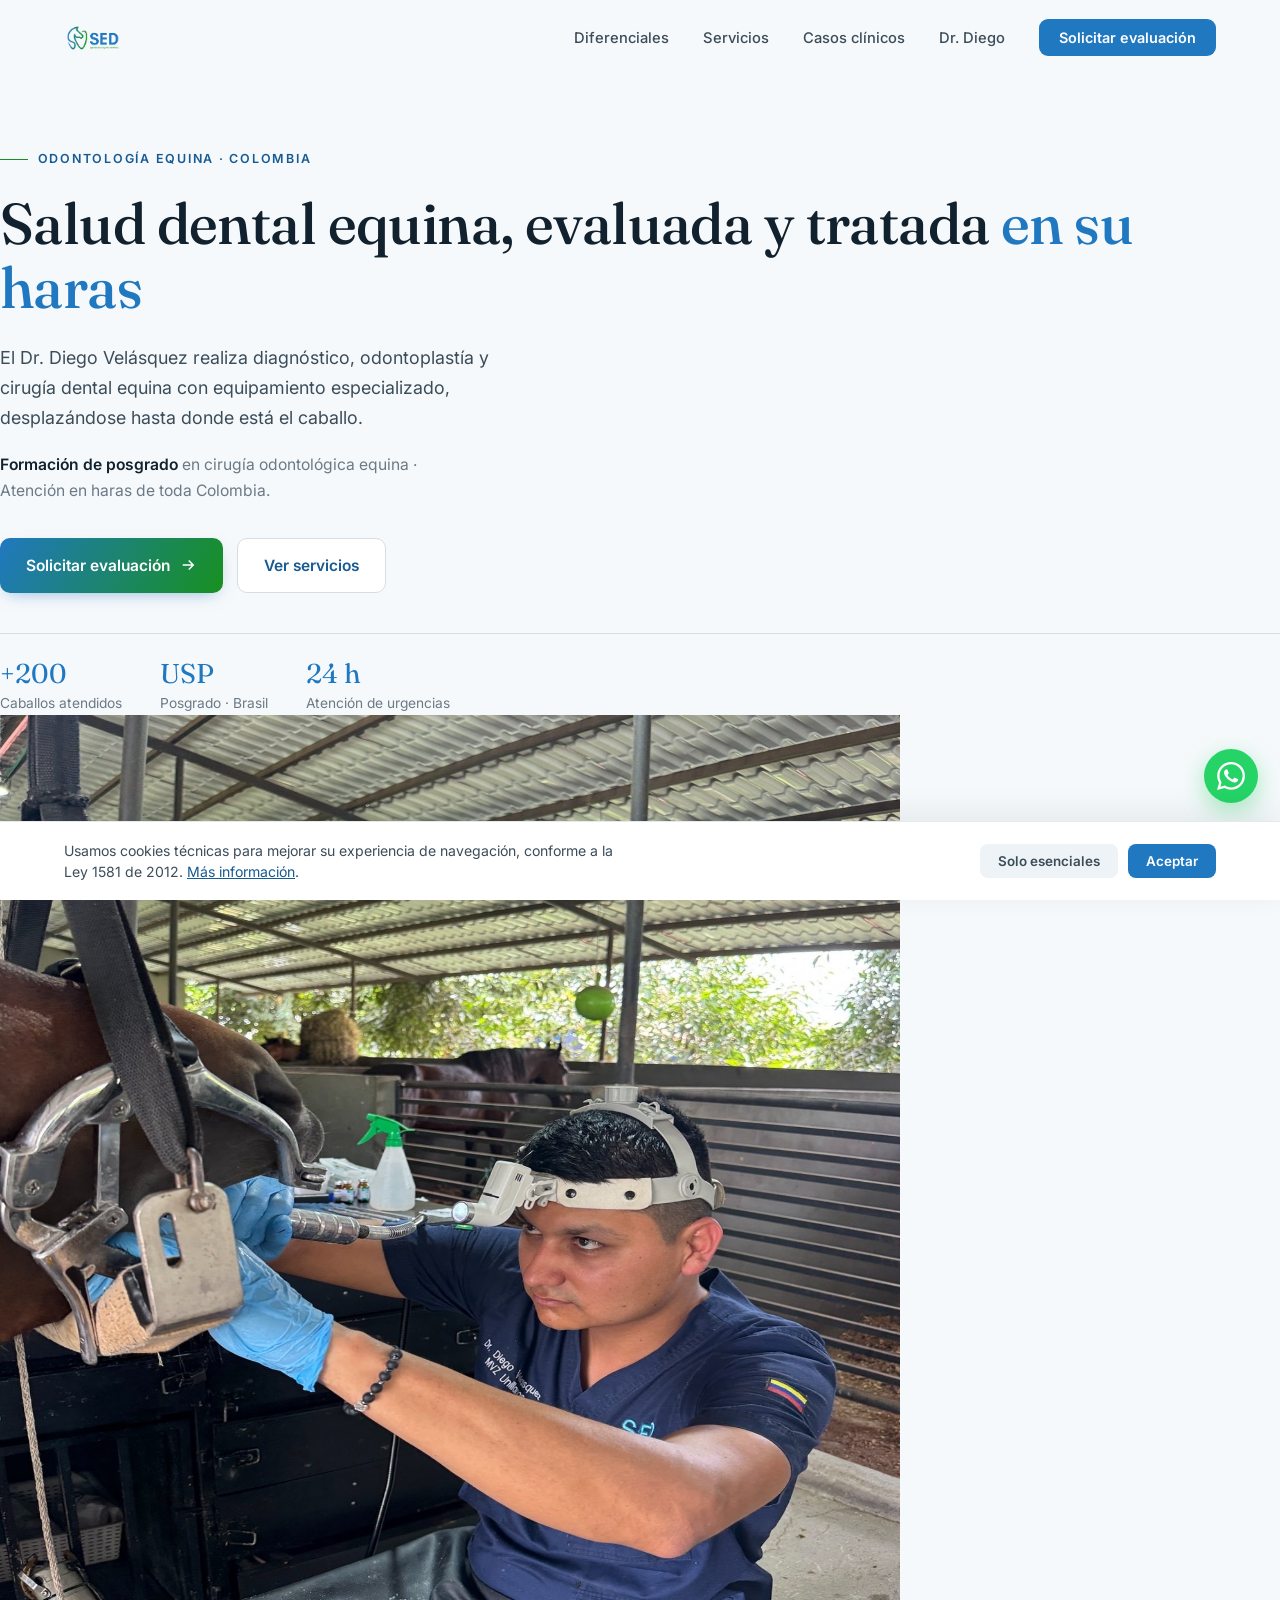
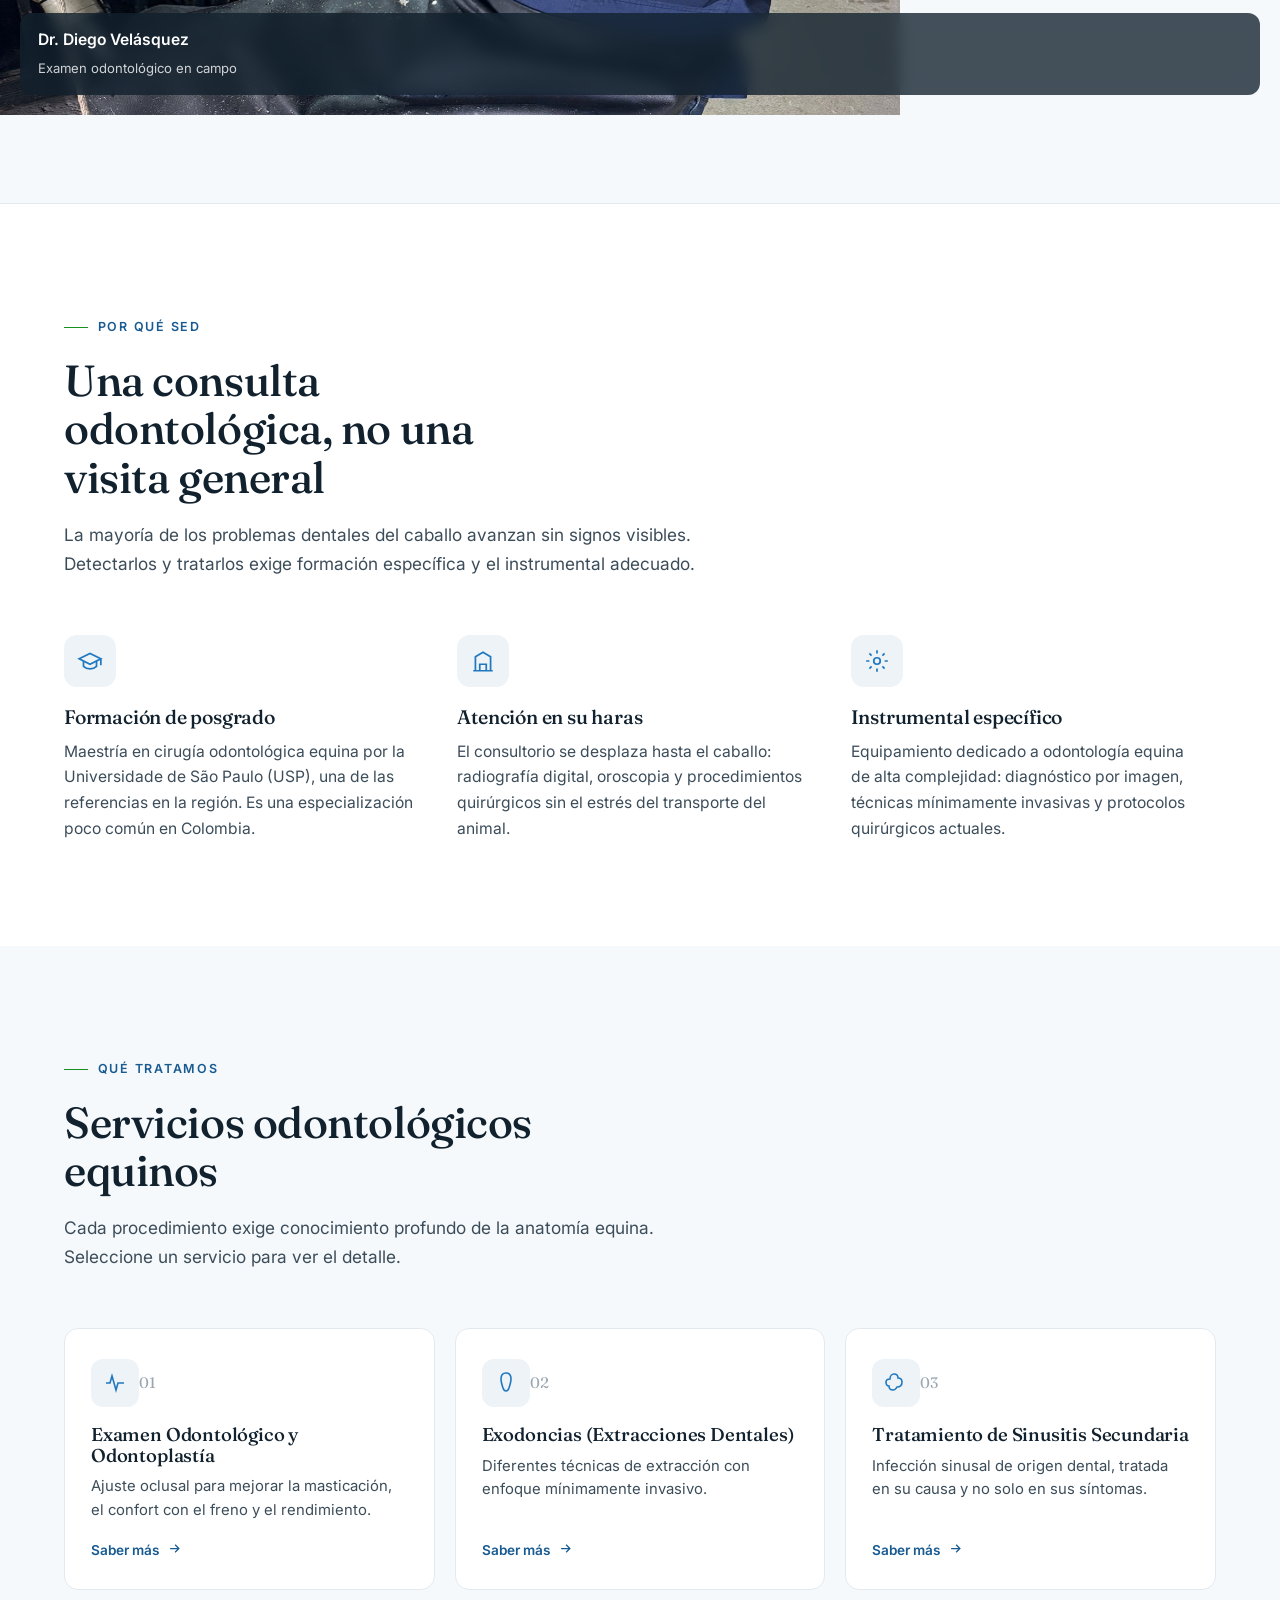
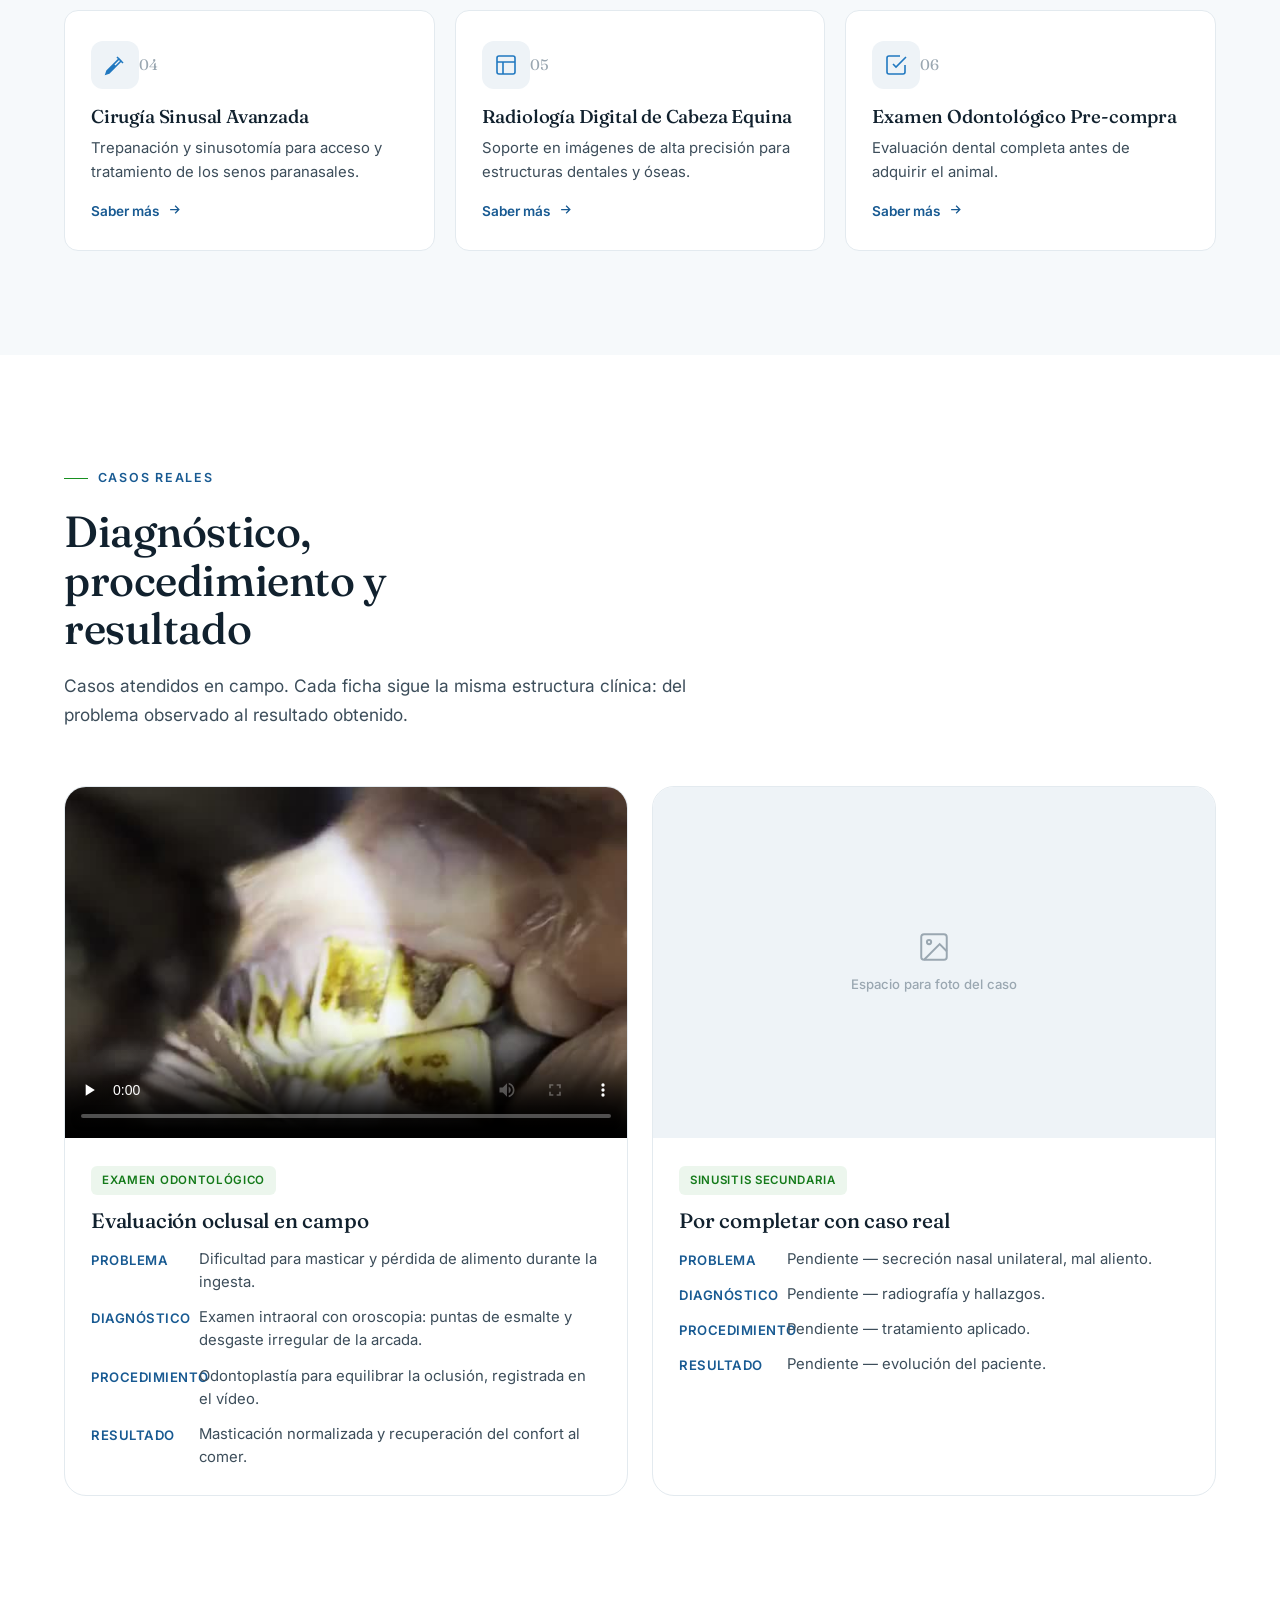
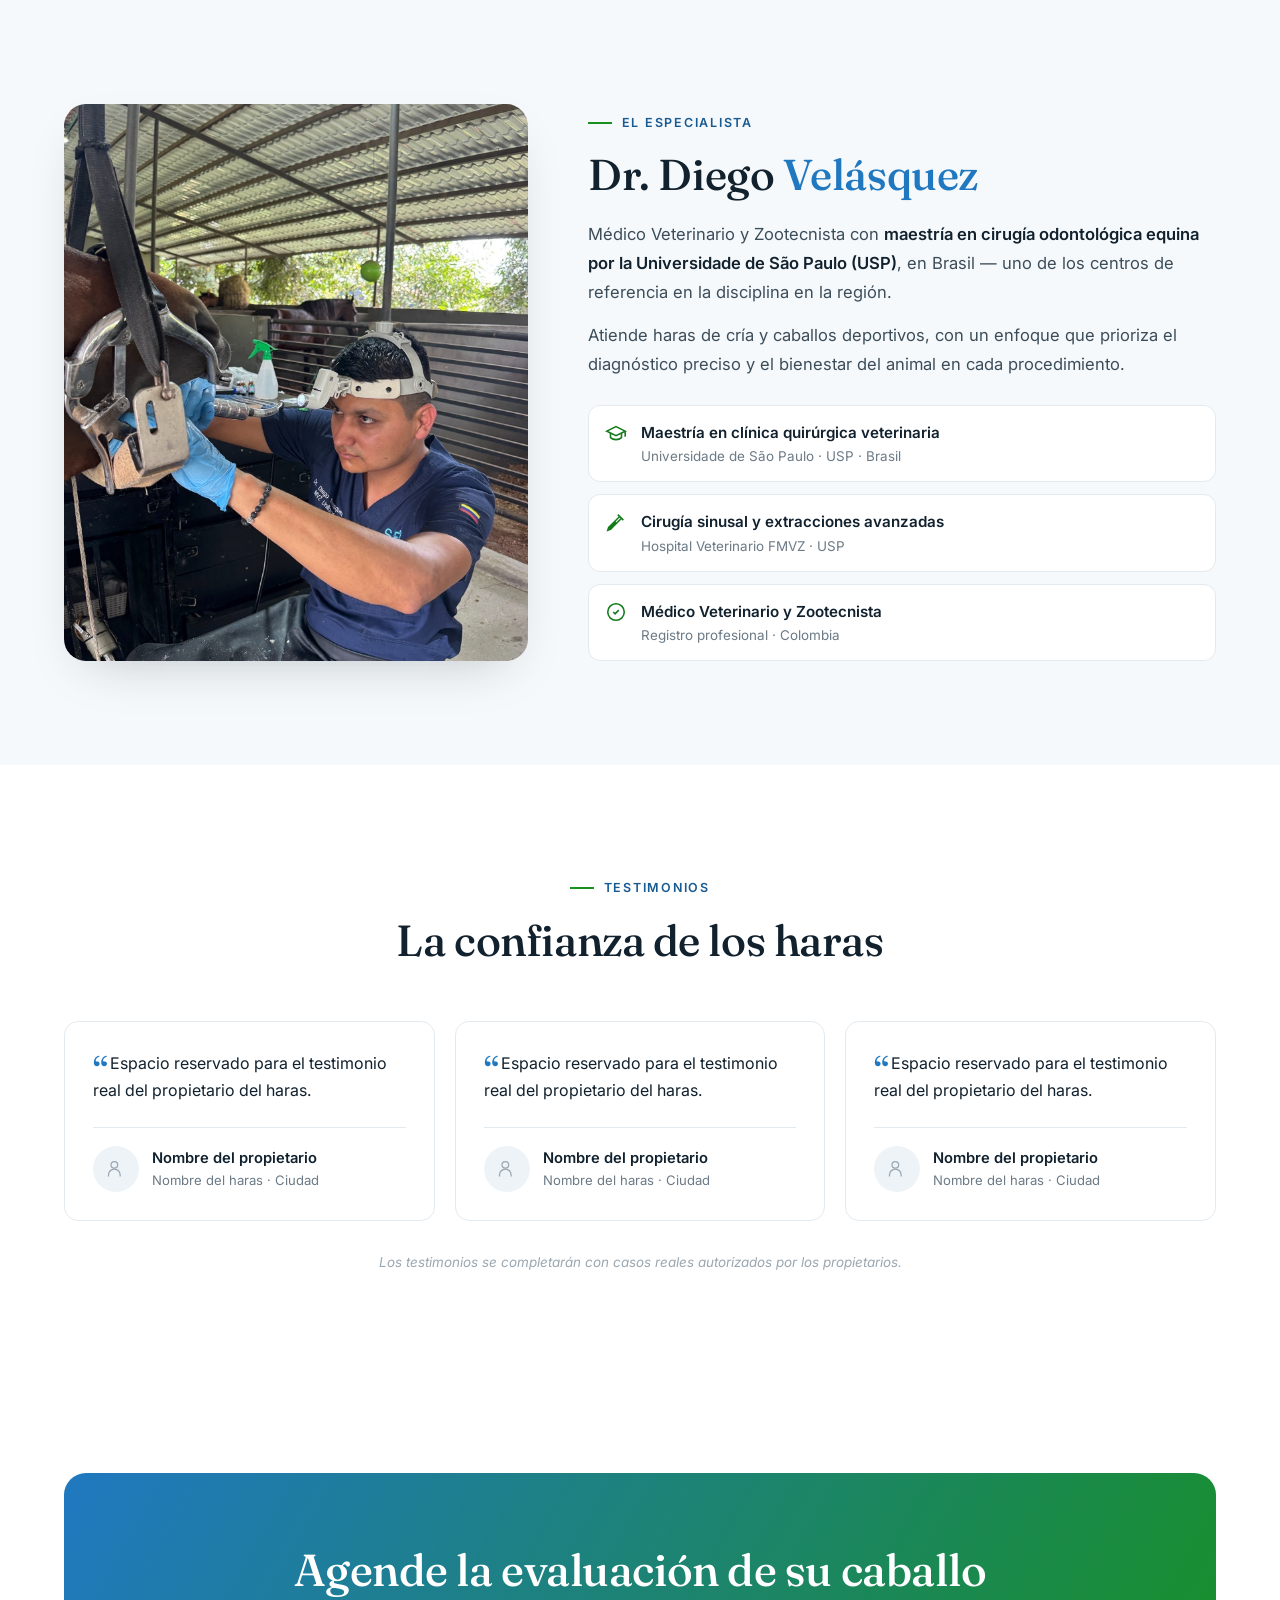
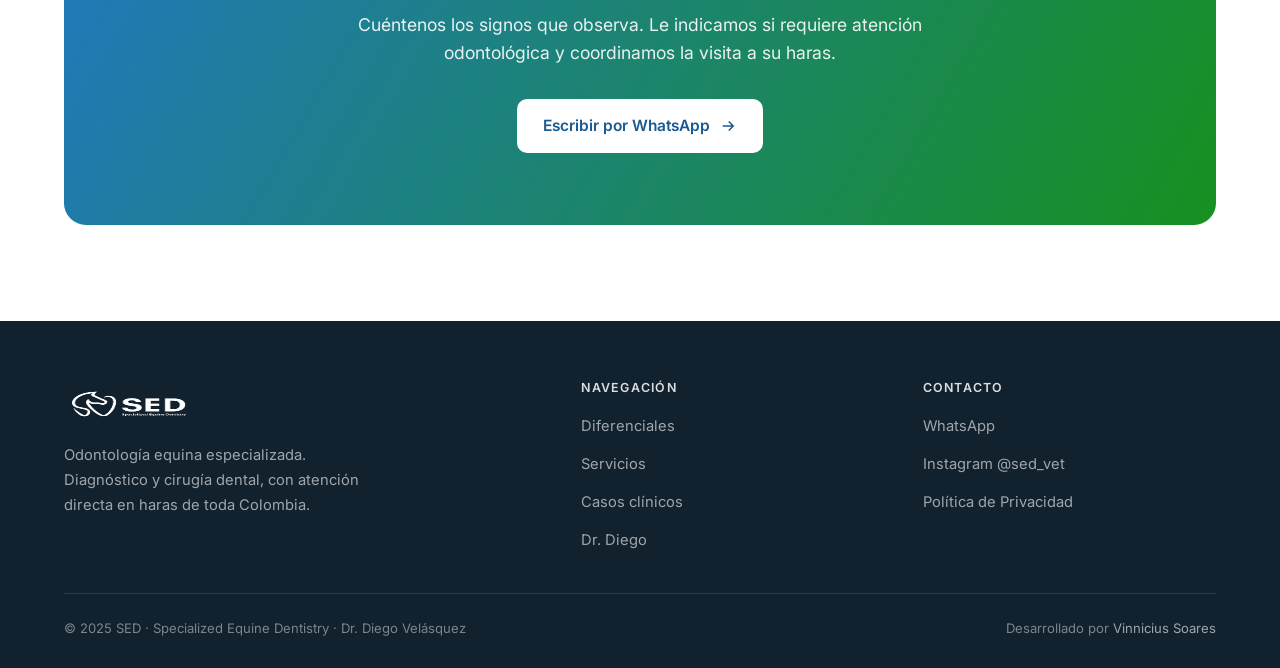
==== index.html @ 341eec41 "Update index.html" ====
<!DOCTYPE html>
<html lang="es">
<head>
<meta charset="UTF-8">
<meta name="viewport" content="width=device-width, initial-scale=1.0">
<title>SED · Odontología Equina Especializada | Dr. Diego Velásquez · Colombia</title>
<meta name="description" content="Odontología equina especializada en Colombia. Diagnóstico, odontoplastía, cirugía sinusal y extracciones — atención del Dr. Diego Velásquez directamente en su haras.">
<meta name="theme-color" content="#2078C0">
<meta property="og:title" content="SED · Specialized Equine Dentistry">
<meta property="og:description" content="Atención odontológica equina de alta complejidad en su haras. Dr. Diego Velásquez — formación de posgrado en cirugía odontológica equina.">
<meta property="og:type" content="website">
<link rel="preconnect" href="https://fonts.googleapis.com">
<link rel="preconnect" href="https://fonts.gstatic.com" crossorigin>
<link href="https://fonts.googleapis.com/css2?family=Fraunces:opsz,wght@9..144,400;9..144,500;9..144,600&family=Inter:wght@400;500;600&display=swap" rel="stylesheet">
<link rel="stylesheet" href="css/style.css">
</head>
<body>

<!-- ===================== NAVBAR ===================== -->
<header class="nav" id="nav">
  <div class="container nav__inner">
    <a href="#inicio" class="nav__logo" aria-label="SED · Specialized Equine Dentistry — inicio">
      <img src="assets/images/logo.png" alt="SED Specialized Equine Dentistry" width="120" height="42">
    </a>
    <nav aria-label="Navegación principal">
      <button class="nav__burger" id="burger" aria-label="Abrir menú" aria-expanded="false" aria-controls="menu">
        <span></span><span></span><span></span>
      </button>
      <ul class="nav__menu" id="menu">
        <li><a href="#diferenciales" class="nav__link">Diferenciales</a></li>
        <li><a href="#servicios" class="nav__link">Servicios</a></li>
        <li><a href="#casos" class="nav__link">Casos clínicos</a></li>
        <li><a href="#sobre" class="nav__link">Dr. Diego</a></li>
        <li><a href="https://wa.link/wzy3jo" class="nav__cta" target="_blank" rel="noopener">Solicitar evaluación</a></li>
      </ul>
    </nav>
  </div>
</header>

<main id="inicio">

  <!-- ===================== HERO ===================== -->
  <section class="hero">
    <div class="hero__inner">
      <div class="hero__content">
        <p class="hero__eyebrow">Odontología equina · Colombia</p>
        <h1 class="hero__title">Salud dental equina, evaluada y tratada <em>en su haras</em></h1>
        <p class="hero__text">El Dr. Diego Velásquez realiza diagnóstico, odontoplastía y cirugía dental equina con equipamiento especializado, desplazándose hasta donde está el caballo.</p>
        <p class="hero__meta"><strong>Formación de posgrado</strong> en cirugía odontológica equina · Atención en haras de toda Colombia.</p>
        <div class="hero__actions">
          <a href="https://wa.link/wzy3jo" class="btn btn--primary" target="_blank" rel="noopener">
            Solicitar evaluación
            <svg viewBox="0 0 24 24" fill="none" stroke="currentColor" stroke-width="2" aria-hidden="true"><path d="M5 12h14M13 6l6 6-6 6"/></svg>
          </a>
          <a href="#servicios" class="btn btn--ghost">Ver servicios</a>
        </div>
        <dl class="hero__facts">
          <div class="hero__fact"><dt>+200</dt><dd>Caballos atendidos</dd></div>
          <div class="hero__fact"><dt>USP</dt><dd>Posgrado · Brasil</dd></div>
          <div class="hero__fact"><dt>24 h</dt><dd>Atención de urgencias</dd></div>
        </dl>
      </div>
    </div>
    <figure class="hero__media">
      <img src="assets/images/diego-campo.jpg" alt="El Dr. Diego Velásquez realizando un examen odontológico a un caballo en el haras" width="900" height="1000">
      <figcaption class="hero__tagline">
        <strong>Dr. Diego Velásquez</strong>
        <span>Examen odontológico en campo</span>
      </figcaption>
    </figure>
  </section>

  <!-- ===================== DIFERENCIALES ===================== -->
  <section class="section" id="diferenciales">
    <div class="container">
      <div class="section-head" data-reveal>
        <p class="eyebrow">Por qué SED</p>
        <h2 class="section-title">Una consulta odontológica, no una visita general</h2>
        <p class="section-lead">La mayoría de los problemas dentales del caballo avanzan sin signos visibles. Detectarlos y tratarlos exige formación específica y el instrumental adecuado.</p>
      </div>
      <div class="diff__grid">
        <article class="diff__item" data-reveal data-delay="1">
          <div class="diff__icon"><svg viewBox="0 0 24 24" aria-hidden="true"><path d="M22 10v6M2 10l10-5 10 5-10 5z"/><path d="M6 12v5c3 3 9 3 12 0v-5"/></svg></div>
          <h3>Formación de posgrado</h3>
          <p>Maestría en cirugía odontológica equina por la Universidade de São Paulo (USP), una de las referencias en la región. Es una especialización poco común en Colombia.</p>
        </article>
        <article class="diff__item" data-reveal data-delay="2">
          <div class="diff__icon"><svg viewBox="0 0 24 24" aria-hidden="true"><path d="M3 21h18M5 21V8l7-4 7 4v13"/><path d="M9 21v-6h6v6"/></svg></div>
          <h3>Atención en su haras</h3>
          <p>El consultorio se desplaza hasta el caballo: radiografía digital, oroscopia y procedimientos quirúrgicos sin el estrés del transporte del animal.</p>
        </article>
        <article class="diff__item" data-reveal data-delay="3">
          <div class="diff__icon"><svg viewBox="0 0 24 24" aria-hidden="true"><circle cx="12" cy="12" r="3"/><path d="M12 2v3M12 19v3M2 12h3M19 12h3M5 5l2 2M17 17l2 2M5 19l2-2M17 7l2-2"/></svg></div>
          <h3>Instrumental específico</h3>
          <p>Equipamiento dedicado a odontología equina de alta complejidad: diagnóstico por imagen, técnicas mínimamente invasivas y protocolos quirúrgicos actuales.</p>
        </article>
      </div>
    </div>
  </section>

  <!-- ===================== SERVICIOS ===================== -->
  <section class="section serv" id="servicios">
    <div class="container">
      <div class="section-head" data-reveal>
        <p class="eyebrow">Qué tratamos</p>
        <h2 class="section-title">Servicios odontológicos equinos</h2>
        <p class="section-lead">Cada procedimiento exige conocimiento profundo de la anatomía equina. Seleccione un servicio para ver el detalle.</p>
      </div>
      <div class="serv__grid" id="servGrid">
        <!-- cards generados desde main.js a partir de datos reales -->
      </div>
    </div>
  </section>

  <!-- ===================== CASOS CLÍNICOS ===================== -->
  <section class="section" id="casos">
    <div class="container">
      <div class="section-head" data-reveal>
        <p class="eyebrow">Casos reales</p>
        <h2 class="section-title">Diagnóstico, procedimiento y resultado</h2>
        <p class="section-lead">Casos atendidos en campo. Cada ficha sigue la misma estructura clínica: del problema observado al resultado obtenido.</p>
      </div>
      <div class="cases__grid">

        <!-- CASO 1 — real, con vídeo -->
        <article class="case" data-reveal data-delay="1">
          <div class="case__media">
            <video src="assets/videos/examen-odontologico.mp4" poster="assets/images/examen-poster.jpg" controls preload="none" playsinline width="600" height="375"></video>
          </div>
          <div class="case__body">
            <span class="case__tag">Examen odontológico</span>
            <h3 class="case__title">Evaluación oclusal en campo</h3>
            <dl class="case__steps">
              <div class="case__step"><dt>Problema</dt><dd>Dificultad para masticar y pérdida de alimento durante la ingesta.</dd></div>
              <div class="case__step"><dt>Diagnóstico</dt><dd>Examen intraoral con oroscopia: puntas de esmalte y desgaste irregular de la arcada.</dd></div>
              <div class="case__step"><dt>Procedimiento</dt><dd>Odontoplastía para equilibrar la oclusión, registrada en el vídeo.</dd></div>
              <div class="case__step"><dt>Resultado</dt><dd>Masticación normalizada y recuperación del confort al comer.</dd></div>
            </dl>
          </div>
        </article>

        <!-- CASO 2 — placeholder honesto -->
        <article class="case" data-reveal data-delay="2">
          <div class="case__media case__media--placeholder">
            <svg viewBox="0 0 24 24" aria-hidden="true"><rect x="3" y="3" width="18" height="18" rx="2"/><circle cx="8.5" cy="8.5" r="1.5"/><path d="M21 15l-5-5L5 21"/></svg>
            <span>Espacio para foto del caso</span>
          </div>
          <div class="case__body">
            <span class="case__tag">Sinusitis secundaria</span>
            <h3 class="case__title">Por completar con caso real</h3>
            <dl class="case__steps">
              <div class="case__step"><dt>Problema</dt><dd>Pendiente — secreción nasal unilateral, mal aliento.</dd></div>
              <div class="case__step"><dt>Diagnóstico</dt><dd>Pendiente — radiografía y hallazgos.</dd></div>
              <div class="case__step"><dt>Procedimiento</dt><dd>Pendiente — tratamiento aplicado.</dd></div>
              <div class="case__step"><dt>Resultado</dt><dd>Pendiente — evolución del paciente.</dd></div>
            </dl>
          </div>
        </article>

      </div>
    </div>
  </section>

  <!-- ===================== SOBRE EL DR. DIEGO ===================== -->
  <section class="section about" id="sobre">
    <div class="container about__grid">
      <figure class="about__photo" data-reveal>
        <img src="assets/images/diego-campo.jpg" alt="Dr. Diego Velásquez" width="500" height="600" loading="lazy">
      </figure>
      <div class="about__text-wrap" data-reveal data-delay="1">
        <p class="eyebrow">El especialista</p>
        <h2 class="about__title">Dr. Diego <em>Velásquez</em></h2>
        <p class="about__text">Médico Veterinario y Zootecnista con <strong>maestría en cirugía odontológica equina por la Universidade de São Paulo (USP)</strong>, en Brasil — uno de los centros de referencia en la disciplina en la región.</p>
        <p class="about__text">Atiende haras de cría y caballos deportivos, con un enfoque que prioriza el diagnóstico preciso y el bienestar del animal en cada procedimiento.</p>
        <ul class="about__creds">
          <li class="about__cred">
            <svg viewBox="0 0 24 24" aria-hidden="true"><path d="M22 10v6M2 10l10-5 10 5-10 5z"/><path d="M6 12v5c3 3 9 3 12 0v-5"/></svg>
            <div><div class="about__cred-t">Maestría en clínica quirúrgica veterinaria</div><div class="about__cred-s">Universidade de São Paulo · USP · Brasil</div></div>
          </li>
          <li class="about__cred">
            <svg viewBox="0 0 24 24" aria-hidden="true"><path d="M14 4l6 6M3 21l9-9M3 21l3-1 12-12-2-2L4 18z"/></svg>
            <div><div class="about__cred-t">Cirugía sinusal y extracciones avanzadas</div><div class="about__cred-s">Hospital Veterinario FMVZ · USP</div></div>
          </li>
          <li class="about__cred">
            <svg viewBox="0 0 24 24" aria-hidden="true"><path d="M9 12l2 2 4-4"/><circle cx="12" cy="12" r="9"/></svg>
            <div><div class="about__cred-t">Médico Veterinario y Zootecnista</div><div class="about__cred-s">Registro profesional · Colombia</div></div>
          </li>
        </ul>
      </div>
    </div>
  </section>

  <!-- ===================== TESTIMONIOS ===================== -->
  <section class="section" id="testimonios">
    <div class="container">
      <div class="section-head section-head--center" data-reveal>
        <p class="eyebrow">Testimonios</p>
        <h2 class="section-title">La confianza de los haras</h2>
      </div>
      <div class="testi__grid">
        <figure class="testi" data-reveal data-delay="1">
          <blockquote class="testi__quote">Espacio reservado para el testimonio real del propietario del haras.</blockquote>
          <figcaption class="testi__author">
            <span class="testi__photo"><svg viewBox="0 0 24 24" aria-hidden="true"><path d="M3 21v-2a7 7 0 0114 0v2"/><circle cx="10" cy="7" r="4"/></svg></span>
            <div><div class="testi__name">Nombre del propietario</div><div class="testi__place">Nombre del haras · Ciudad</div></div>
          </figcaption>
        </figure>
        <figure class="testi" data-reveal data-delay="2">
          <blockquote class="testi__quote">Espacio reservado para el testimonio real del propietario del haras.</blockquote>
          <figcaption class="testi__author">
            <span class="testi__photo"><svg viewBox="0 0 24 24" aria-hidden="true"><path d="M3 21v-2a7 7 0 0114 0v2"/><circle cx="10" cy="7" r="4"/></svg></span>
            <div><div class="testi__name">Nombre del propietario</div><div class="testi__place">Nombre del haras · Ciudad</div></div>
          </figcaption>
        </figure>
        <figure class="testi" data-reveal data-delay="3">
          <blockquote class="testi__quote">Espacio reservado para el testimonio real del propietario del haras.</blockquote>
          <figcaption class="testi__author">
            <span class="testi__photo"><svg viewBox="0 0 24 24" aria-hidden="true"><path d="M3 21v-2a7 7 0 0114 0v2"/><circle cx="10" cy="7" r="4"/></svg></span>
            <div><div class="testi__name">Nombre del propietario</div><div class="testi__place">Nombre del haras · Ciudad</div></div>
          </figcaption>
        </figure>
      </div>
      <p class="testi__note">Los testimonios se completarán con casos reales autorizados por los propietarios.</p>
    </div>
  </section>

  <!-- ===================== CTA FINAL ===================== -->
  <section class="cta">
    <div class="container">
      <div class="cta__box" data-reveal>
        <h2 class="cta__title">Agende la evaluación de su caballo</h2>
        <p class="cta__text">Cuéntenos los signos que observa. Le indicamos si requiere atención odontológica y coordinamos la visita a su haras.</p>
        <div class="cta__actions">
          <a href="https://wa.link/wzy3jo" class="btn btn--light" target="_blank" rel="noopener">
            Escribir por WhatsApp
            <svg viewBox="0 0 24 24" fill="none" stroke="currentColor" stroke-width="2" aria-hidden="true"><path d="M5 12h14M13 6l6 6-6 6"/></svg>
          </a>
        </div>
      </div>
    </div>
  </section>

</main>

<!-- ===================== FOOTER ===================== -->
<footer class="footer">
  <div class="container">
    <div class="footer__top">
      <div>
        <img src="assets/images/logo.png" class="footer__logo" alt="SED Specialized Equine Dentistry" width="130" height="46" loading="lazy">
        <p class="footer__about">Odontología equina especializada. Diagnóstico y cirugía dental, con atención directa en haras de toda Colombia.</p>
      </div>
      <div class="footer__col">
        <h4>Navegación</h4>
        <ul>
          <li><a href="#diferenciales">Diferenciales</a></li>
          <li><a href="#servicios">Servicios</a></li>
          <li><a href="#casos">Casos clínicos</a></li>
          <li><a href="#sobre">Dr. Diego</a></li>
        </ul>
      </div>
      <div class="footer__col">
        <h4>Contacto</h4>
        <ul>
          <li><a href="https://wa.link/wzy3jo" target="_blank" rel="noopener">WhatsApp</a></li>
          <li><a href="https://www.instagram.com/sed_vet" target="_blank" rel="noopener">Instagram @sed_vet</a></li>
          <li><button type="button" id="privBtn" class="footer__link-btn">Política de Privacidad</button></li>
        </ul>
      </div>
    </div>
    <div class="footer__bottom">
      <span>© 2025 SED · Specialized Equine Dentistry · Dr. Diego Velásquez</span>
      <span>Desarrollado por <a href="https://www.linkedin.com/in/vinnicius-s-nogueira" target="_blank" rel="noopener">Vinnicius Soares</a></span>
    </div>
  </div>
</footer>

<!-- WhatsApp flotante -->
<a href="https://wa.link/wzy3jo" class="wa-float" target="_blank" rel="noopener" aria-label="Escribir por WhatsApp">
  <svg viewBox="0 0 24 24" aria-hidden="true"><path d="M17.47 14.38c-.3-.15-1.76-.87-2.03-.97-.27-.1-.47-.15-.67.15-.2.3-.77.97-.94 1.16-.17.2-.35.22-.64.07-.3-.15-1.26-.46-2.39-1.48-.88-.79-1.48-1.76-1.65-2.06-.17-.3-.02-.46.13-.6.13-.14.3-.35.45-.52.15-.18.2-.3.3-.5.1-.2.05-.37-.02-.52-.08-.15-.67-1.61-.92-2.21-.24-.58-.49-.5-.67-.51h-.57c-.2 0-.52.07-.8.37-.27.3-1.04 1.01-1.04 2.48 0 1.46 1.07 2.87 1.21 3.07.15.2 2.1 3.2 5.08 4.49.71.3 1.26.49 1.69.63.71.22 1.36.19 1.87.12.57-.09 1.76-.72 2-1.41.25-.7.25-1.29.18-1.41-.08-.13-.27-.2-.57-.35M12.05 21.79h-.01a9.87 9.87 0 01-5.03-1.38l-.36-.21-3.74.98 1-3.65-.24-.37a9.86 9.86 0 01-1.51-5.26c0-5.45 4.44-9.88 9.89-9.88 2.64 0 5.12 1.03 6.99 2.9a9.82 9.82 0 012.89 6.99c0 5.45-4.44 9.88-9.89 9.88M20.46 3.49A11.81 11.81 0 0012.05 0C5.5 0 .16 5.34.16 11.89c0 2.1.55 4.14 1.59 5.95L.06 24l6.3-1.65a11.88 11.88 0 005.69 1.45h.01c6.55 0 11.89-5.34 11.89-11.89 0-3.18-1.24-6.16-3.49-8.41"/></svg>
</a>

<!-- ===================== DIALOG (modal servicio) ===================== -->
<dialog class="dialog" id="servDialog" aria-labelledby="dialogTitle">
  <div class="dialog__head">
    <div>
      <p class="dialog__tag" id="dialogTag"></p>
      <h3 class="dialog__title" id="dialogTitle"></h3>
    </div>
    <button class="dialog__close" id="dialogClose" aria-label="Cerrar">
      <svg viewBox="0 0 24 24" aria-hidden="true"><path d="M18 6L6 18M6 6l12 12"/></svg>
    </button>
  </div>
  <div class="dialog__body" id="dialogBody"></div>
</dialog>

<!-- ===================== DIALOG (privacidad) ===================== -->
<dialog class="dialog" id="privDialog" aria-labelledby="privTitle">
  <div class="dialog__head">
    <div>
      <p class="dialog__tag">Legal</p>
      <h3 class="dialog__title" id="privTitle">Política de Privacidad</h3>
    </div>
    <button class="dialog__close" id="privClose" aria-label="Cerrar">
      <svg viewBox="0 0 24 24" aria-hidden="true"><path d="M18 6L6 18M6 6l12 12"/></svg>
    </button>
  </div>
  <div class="dialog__body">
    <div class="dialog__section"><h4>Responsable</h4><p>SED · Specialized Equine Dentistry, representada por el Dr. Diego Velásquez, conforme a la Ley 1581 de 2012 y el Decreto 1377 de 2013 (Colombia).</p></div>
    <div class="dialog__section"><h4>Datos que tratamos</h4><p>Datos de contacto facilitados vía WhatsApp (nombre, teléfono) y datos de navegación (cookies técnicas).</p></div>
    <div class="dialog__section"><h4>Finalidad</h4><p>Responder solicitudes, coordinar visitas a haras y mejorar la experiencia de navegación.</p></div>
    <div class="dialog__section"><h4>Sus derechos</h4><p>Conocer, actualizar, rectificar y suprimir sus datos, o revocar la autorización, escribiéndonos por WhatsApp.</p></div>
  </div>
</dialog>

<!-- ===================== COOKIE ===================== -->
<div class="cookie" id="cookie" role="region" aria-label="Aviso de cookies">
  <div class="container cookie__inner">
    <p class="cookie__text">Usamos cookies técnicas para mejorar su experiencia de navegación, conforme a la Ley 1581 de 2012. <a href="#" id="cookiePriv">Más información</a>.</p>
    <div class="cookie__actions">
      <button class="cookie__btn cookie__btn--decline" id="cookieDecline">Solo esenciales</button>
      <button class="cookie__btn cookie__btn--accept" id="cookieAccept">Aceptar</button>
    </div>
  </div>
</div>

<script src="js/main.js" defer></script>
</body>
</html>
---- css/style.css ----
/* ============================================================
   SED · Specialized Equine Dentistry
   style.css — sistema visual clínico premium
   ============================================================ */

/* ---- TOKENS ---- */
:root{
  /* marca */
  --azul:#2078C0;
  --azul-700:#185A92;
  --azul-800:#13476f;
  --verde:#189020;
  --verde-700:#147A1A;
  /* CTA gradient — uso restrito */
  --cta:linear-gradient(120deg,#2078C0,#189020);

  /* neutros */
  --ink:#11212E;
  --ink-2:#3C4D5A;
  --ink-3:#6B7A86;
  --ink-4:#9AA7B1;
  --bg:#FFFFFF;
  --bg-2:#F6F9FB;
  --bg-3:#EEF3F7;
  --line:#E3EAEF;
  --line-2:#D3DEE6;

  /* tipografia */
  --serif:'Fraunces',Georgia,serif;
  --sans:'Inter',system-ui,sans-serif;

  /* escala */
  --container:1200px;
  --radius:14px;
  --radius-lg:22px;
  --shadow-1:0 1px 2px rgba(17,33,46,.04),0 2px 8px rgba(17,33,46,.04);
  --shadow-2:0 4px 12px rgba(17,33,46,.06),0 12px 32px rgba(17,33,46,.07);
  --shadow-3:0 20px 50px -24px rgba(17,33,46,.28);

  --ease:cubic-bezier(.22,1,.36,1);
}

/* ---- RESET ---- */
*,*::before,*::after{margin:0;padding:0;box-sizing:border-box;}
html{scroll-behavior:smooth;-webkit-text-size-adjust:100%;}
body{
  font-family:var(--sans);
  color:var(--ink);
  background:var(--bg);
  line-height:1.65;
  font-size:17px;
  -webkit-font-smoothing:antialiased;
  text-rendering:optimizeLegibility;
}
img,video{display:block;max-width:100%;}
a{color:inherit;text-decoration:none;}
button{font-family:inherit;cursor:pointer;border:none;background:none;}
h1,h2,h3,h4{font-family:var(--serif);font-weight:500;line-height:1.12;letter-spacing:-0.01em;color:var(--ink);}
::selection{background:rgba(32,120,192,.14);}

/* foco acessível */
:focus-visible{outline:2px solid var(--azul);outline-offset:3px;border-radius:4px;}

/* ---- LAYOUT ---- */
.container{max-width:var(--container);margin-inline:auto;padding-inline:24px;}
.section{padding:104px 0;}
.section--tight{padding:72px 0;}
@media(max-width:768px){.section{padding:64px 0;}}

.eyebrow{
  font-family:var(--sans);
  font-size:.78rem;font-weight:600;
  letter-spacing:.14em;text-transform:uppercase;
  color:var(--azul-700);
  display:inline-flex;align-items:center;gap:.6rem;
  margin-bottom:18px;
}
.eyebrow::before{content:"";width:24px;height:1.5px;background:var(--verde);}

.section-title{
  font-size:clamp(1.9rem,3.4vw,2.8rem);
  margin-bottom:18px;max-width:18ch;
}
.section-lead{
  font-size:1.08rem;color:var(--ink-2);
  max-width:60ch;line-height:1.7;
}
.section-head{margin-bottom:56px;}
.section-head--center{text-align:center;margin-inline:auto;}
.section-head--center .eyebrow{justify-content:center;}
.section-head--center .section-title,
.section-head--center .section-lead{margin-inline:auto;}

/* ---- BOTÕES ---- */
.btn{
  display:inline-flex;align-items:center;gap:.55rem;
  font-size:.97rem;font-weight:600;
  padding:14px 26px;border-radius:10px;
  transition:transform .25s var(--ease),box-shadow .25s var(--ease),background-color .25s;
  white-space:nowrap;
}
.btn svg{width:18px;height:18px;}
.btn--primary{background:var(--cta);color:#fff;box-shadow:0 6px 18px -8px rgba(32,120,192,.6);}
.btn--primary:hover{transform:translateY(-2px);box-shadow:0 12px 26px -8px rgba(32,120,192,.55);}
.btn--solid{background:var(--azul);color:#fff;}
.btn--solid:hover{background:var(--azul-700);transform:translateY(-2px);}
.btn--ghost{background:#fff;color:var(--azul-700);border:1.5px solid var(--line-2);}
.btn--ghost:hover{border-color:var(--azul);background:var(--bg-2);}
.btn--light{background:#fff;color:var(--azul-700);}
.btn--light:hover{transform:translateY(-2px);box-shadow:var(--shadow-2);}

/* ============================================================
   NAVBAR
   ============================================================ */
.nav{
  position:fixed;inset:0 0 auto 0;z-index:100;
  height:76px;display:flex;align-items:center;
  transition:height .35s var(--ease),background-color .35s,box-shadow .35s,border-color .35s;
  border-bottom:1px solid transparent;
}
.nav.is-scrolled{
  height:64px;
  background:rgba(255,255,255,.86);
  backdrop-filter:blur(14px) saturate(1.3);
  -webkit-backdrop-filter:blur(14px) saturate(1.3);
  border-bottom-color:var(--line);
}
.nav__inner{display:flex;align-items:center;justify-content:space-between;width:100%;}
.nav__logo img{height:42px;width:auto;transition:height .35s var(--ease);}
.nav.is-scrolled .nav__logo img{height:36px;}
.nav__menu{display:flex;align-items:center;gap:34px;list-style:none;}
.nav__link{
  font-size:.92rem;font-weight:500;color:var(--ink-2);
  position:relative;padding:4px 0;transition:color .25s;
}
.nav__link::after{
  content:"";position:absolute;left:0;bottom:-2px;
  width:0;height:1.5px;background:var(--azul);transition:width .3s var(--ease);
}
.nav__link:hover{color:var(--ink);}
.nav__link:hover::after{width:100%;}
.nav__cta{padding:10px 20px;border-radius:9px;background:var(--azul);color:#fff;font-size:.9rem;font-weight:600;transition:background-color .25s,transform .25s;}
.nav__cta:hover{background:var(--azul-700);transform:translateY(-1px);}
.nav__burger{display:none;width:42px;height:42px;flex-direction:column;justify-content:center;align-items:center;gap:5px;}
.nav__burger span{width:22px;height:2px;background:var(--ink);border-radius:2px;transition:.3s var(--ease);}
.nav__burger[aria-expanded="true"] span:nth-child(1){transform:translateY(7px) rotate(45deg);}
.nav__burger[aria-expanded="true"] span:nth-child(2){opacity:0;}
.nav__burger[aria-expanded="true"] span:nth-child(3){transform:translateY(-7px) rotate(-45deg);}

@media(max-width:880px){
  .nav__burger{display:flex;}
  .nav__menu{
    position:fixed;inset:64px 0 auto 0;
    flex-direction:column;align-items:flex-start;gap:0;
    background:#fff;border-bottom:1px solid var(--line);
    padding:8px 24px 20px;
    transform:translateY(-130%);transition:transform .4s var(--ease);
    box-shadow:var(--shadow-2);
  }
  .nav__menu.is-open{transform:translateY(0);}
  .nav__menu li{width:100%;border-bottom:1px solid var(--line);}
  .nav__menu li:last-child{border-bottom:none;padding-top:12px;}
  .nav__link{display:block;padding:15px 0;font-size:1rem;}
  .nav__cta{display:inline-block;}
}

/* ============================================================
   HERO
   ============================================================ */
.hero{padding:140px 0 88px;background:var(--bg-2);border-bottom:1px solid var(--line);}
.hero__grid{display:grid;grid-template-columns:1fr 1.02fr;gap:64px;align-items:center;}
.hero__eyebrow{
  font-size:.78rem;font-weight:600;letter-spacing:.14em;text-transform:uppercase;
  color:var(--azul-700);margin-bottom:22px;
  display:inline-flex;align-items:center;gap:.6rem;
}
.hero__eyebrow::before{content:"";width:28px;height:1.5px;background:var(--verde);}
.hero__title{font-size:clamp(2.3rem,4.6vw,3.6rem);margin-bottom:22px;}
.hero__title em{font-style:normal;color:var(--azul);}
.hero__text{font-size:1.12rem;color:var(--ink-2);max-width:46ch;margin-bottom:18px;line-height:1.7;}
.hero__meta{font-size:.98rem;color:var(--ink-3);max-width:46ch;margin-bottom:34px;}
.hero__meta strong{color:var(--ink);font-weight:600;}
.hero__actions{display:flex;gap:14px;flex-wrap:wrap;margin-bottom:40px;}
.hero__facts{display:flex;gap:38px;flex-wrap:wrap;border-top:1px solid var(--line-2);padding-top:26px;}
.hero__fact dt{font-family:var(--serif);font-size:1.7rem;color:var(--azul);line-height:1;}
.hero__fact dd{font-size:.86rem;color:var(--ink-3);margin-top:5px;}

.hero__media{position:relative;}
.hero__photo{
  position:relative;border-radius:var(--radius-lg);overflow:hidden;
  aspect-ratio:4/4.4;box-shadow:var(--shadow-3);background:var(--bg-3);
}
.hero__photo img{width:100%;height:100%;object-fit:cover;}
.hero__tagline{
  position:absolute;left:20px;right:20px;bottom:20px;
  background:rgba(17,33,46,.78);backdrop-filter:blur(8px);
  color:#fff;padding:14px 18px;border-radius:12px;
}
.hero__tagline strong{display:block;font-weight:600;font-size:.98rem;}
.hero__tagline span{font-size:.82rem;color:rgba(255,255,255,.8);}

@media(max-width:960px){
  .hero__grid{grid-template-columns:1fr;gap:44px;}
  .hero__media{max-width:460px;margin-inline:auto;width:100%;}
}

/* ============================================================
   DIFERENCIALES
   ============================================================ */
.diff__grid{display:grid;grid-template-columns:repeat(3,1fr);gap:28px;}
.diff__item{padding-right:14px;}
.diff__icon{
  width:52px;height:52px;border-radius:13px;
  background:var(--bg-3);display:flex;align-items:center;justify-content:center;
  margin-bottom:20px;
}
.diff__icon svg{width:26px;height:26px;stroke:var(--azul);fill:none;stroke-width:1.6;}
.diff__item h3{font-size:1.22rem;margin-bottom:10px;}
.diff__item p{font-size:.98rem;color:var(--ink-2);line-height:1.65;}
@media(max-width:880px){.diff__grid{grid-template-columns:1fr;gap:34px;}}

/* ============================================================
   SERVICIOS
   ============================================================ */
.serv{background:var(--bg-2);}
.serv__grid{display:grid;grid-template-columns:repeat(3,1fr);gap:20px;}
.serv__card{
  background:#fff;border:1px solid var(--line);border-radius:var(--radius);
  padding:30px 26px;text-align:left;
  transition:transform .3s var(--ease),box-shadow .3s var(--ease),border-color .3s;
  display:flex;flex-direction:column;gap:0;
}
.serv__card:hover{transform:translateY(-4px);box-shadow:var(--shadow-2);border-color:var(--line-2);}
.serv__top{display:flex;align-items:center;justify-content:space-between;margin-bottom:18px;}
.serv__icon{width:48px;height:48px;border-radius:12px;background:var(--bg-3);display:flex;align-items:center;justify-content:center;}
.serv__icon svg{width:24px;height:24px;stroke:var(--azul);fill:none;stroke-width:1.6;}
.serv__index{font-family:var(--serif);font-size:.95rem;color:var(--ink-4);}
.serv__name{font-size:1.16rem;margin-bottom:9px;}
.serv__desc{font-size:.93rem;color:var(--ink-2);line-height:1.6;margin-bottom:18px;flex-grow:1;}
.serv__more{
  display:inline-flex;align-items:center;gap:.5rem;
  font-size:.85rem;font-weight:600;color:var(--azul-700);
  transition:gap .25s var(--ease);
}
.serv__more svg{width:15px;height:15px;}
.serv__card:hover .serv__more{gap:.8rem;}
@media(max-width:980px){.serv__grid{grid-template-columns:repeat(2,1fr);}}
@media(max-width:620px){.serv__grid{grid-template-columns:1fr;}}

/* ============================================================
   CASOS CLÍNICOS
   ============================================================ */
.cases__grid{display:grid;grid-template-columns:repeat(2,1fr);gap:24px;}
.case{
  border:1px solid var(--line);border-radius:var(--radius-lg);overflow:hidden;
  background:#fff;transition:box-shadow .3s var(--ease),transform .3s var(--ease);
  display:flex;flex-direction:column;
}
.case:hover{box-shadow:var(--shadow-2);transform:translateY(-3px);}
.case__media{position:relative;aspect-ratio:16/10;background:var(--bg-3);overflow:hidden;}
.case__media img,.case__media video{width:100%;height:100%;object-fit:cover;}
.case__media--placeholder{display:flex;align-items:center;justify-content:center;flex-direction:column;gap:10px;color:var(--ink-4);}
.case__media--placeholder svg{width:34px;height:34px;stroke:var(--ink-4);fill:none;stroke-width:1.4;}
.case__media--placeholder span{font-size:.82rem;font-weight:500;}
.case__play{
  position:absolute;inset:0;display:flex;align-items:center;justify-content:center;
  background:rgba(17,33,46,.28);transition:background-color .3s;
}
.case__play:hover{background:rgba(17,33,46,.42);}
.case__play span{
  width:60px;height:60px;border-radius:50%;background:rgba(255,255,255,.92);
  display:flex;align-items:center;justify-content:center;transition:transform .3s var(--ease);
}
.case__play:hover span{transform:scale(1.08);}
.case__play svg{width:22px;height:22px;fill:var(--azul);margin-left:3px;}
.case__body{padding:26px;}
.case__tag{
  display:inline-block;font-size:.72rem;font-weight:600;letter-spacing:.06em;text-transform:uppercase;
  color:var(--verde-700);background:rgba(24,144,32,.08);padding:5px 11px;border-radius:6px;margin-bottom:14px;
}
.case__title{font-size:1.3rem;margin-bottom:16px;}
.case__steps{list-style:none;display:flex;flex-direction:column;gap:12px;}
.case__step{display:flex;gap:12px;font-size:.93rem;line-height:1.55;}
.case__step dt{
  flex-shrink:0;width:96px;font-weight:600;color:var(--azul-700);font-size:.82rem;
  text-transform:uppercase;letter-spacing:.04em;padding-top:2px;
}
.case__step dd{color:var(--ink-2);}
@media(max-width:820px){.cases__grid{grid-template-columns:1fr;}}

/* ============================================================
   SOBRE EL DR. DIEGO
   ============================================================ */
.about{background:var(--bg-2);}
.about__grid{display:grid;grid-template-columns:.85fr 1.15fr;gap:60px;align-items:center;}
.about__photo{border-radius:var(--radius-lg);overflow:hidden;aspect-ratio:3/3.6;box-shadow:var(--shadow-3);background:var(--bg-3);}
.about__photo img{width:100%;height:100%;object-fit:cover;object-position:center 18%;}
.about__title{font-size:clamp(1.9rem,3.4vw,2.7rem);margin-bottom:20px;}
.about__title em{font-style:normal;color:var(--azul);}
.about__text{font-size:1.04rem;color:var(--ink-2);line-height:1.75;margin-bottom:14px;}
.about__text strong{color:var(--ink);font-weight:600;}
.about__creds{list-style:none;display:flex;flex-direction:column;gap:12px;margin-top:26px;}
.about__cred{display:flex;gap:14px;align-items:flex-start;padding:14px 16px;background:#fff;border:1px solid var(--line);border-radius:12px;}
.about__cred svg{width:22px;height:22px;stroke:var(--verde-700);fill:none;stroke-width:1.7;flex-shrink:0;margin-top:2px;}
.about__cred-t{font-weight:600;font-size:.95rem;}
.about__cred-s{font-size:.84rem;color:var(--ink-3);}
@media(max-width:880px){
  .about__grid{grid-template-columns:1fr;gap:40px;}
  .about__photo{max-width:400px;margin-inline:auto;width:100%;}
}

/* ============================================================
   TESTIMONIOS
   ============================================================ */
.testi__grid{display:grid;grid-template-columns:repeat(3,1fr);gap:20px;}
.testi{border:1px solid var(--line);border-radius:var(--radius);padding:28px;background:#fff;display:flex;flex-direction:column;}
.testi__quote{font-size:1rem;color:var(--ink);line-height:1.7;margin-bottom:22px;flex-grow:1;}
.testi__quote::before{content:"“";font-family:var(--serif);font-size:2.4rem;color:var(--azul);line-height:0;vertical-align:-0.4em;margin-right:2px;}
.testi__author{display:flex;align-items:center;gap:13px;padding-top:18px;border-top:1px solid var(--line);}
.testi__photo{width:46px;height:46px;border-radius:50%;background:var(--bg-3);object-fit:cover;flex-shrink:0;display:flex;align-items:center;justify-content:center;}
.testi__photo svg{width:20px;height:20px;stroke:var(--ink-4);fill:none;stroke-width:1.5;}
.testi__name{font-weight:600;font-size:.92rem;}
.testi__place{font-size:.82rem;color:var(--ink-3);}
.testi__note{margin-top:30px;text-align:center;font-size:.84rem;color:var(--ink-4);font-style:italic;}
@media(max-width:880px){.testi__grid{grid-template-columns:1fr;}}

/* ============================================================
   CTA FINAL
   ============================================================ */
.cta{padding:96px 0;}
.cta__box{
  background:var(--cta);border-radius:var(--radius-lg);
  padding:72px 56px;text-align:center;color:#fff;position:relative;overflow:hidden;
}
.cta__title{color:#fff;font-size:clamp(1.9rem,3.6vw,2.8rem);margin-bottom:16px;}
.cta__text{font-size:1.1rem;color:rgba(255,255,255,.9);max-width:52ch;margin:0 auto 32px;line-height:1.6;}
.cta__actions{display:flex;gap:14px;justify-content:center;flex-wrap:wrap;}
@media(max-width:680px){.cta__box{padding:48px 28px;}}

/* ============================================================
   FOOTER
   ============================================================ */
.footer{background:var(--ink);color:#fff;padding:60px 0 28px;}
.footer__top{display:grid;grid-template-columns:1.6fr 1fr 1fr;gap:48px;padding-bottom:40px;border-bottom:1px solid rgba(255,255,255,.12);}
.footer__logo{height:46px;margin-bottom:16px;filter:brightness(0) invert(1);}
.footer__about{color:rgba(255,255,255,.6);font-size:.92rem;line-height:1.7;max-width:34ch;}
.footer__col h4{font-family:var(--sans);font-size:.78rem;font-weight:600;letter-spacing:.1em;text-transform:uppercase;color:rgba(255,255,255,.85);margin-bottom:16px;}
.footer__col ul{list-style:none;display:flex;flex-direction:column;gap:10px;}
.footer__col a{color:rgba(255,255,255,.6);font-size:.92rem;transition:color .25s;}
.footer__col a:hover{color:#fff;}
.footer__link-btn{color:rgba(255,255,255,.6);font-size:.92rem;transition:color .25s;padding:0;text-align:left;}
.footer__link-btn:hover{color:#fff;}
.footer__bottom{padding-top:24px;display:flex;justify-content:space-between;flex-wrap:wrap;gap:12px;font-size:.82rem;color:rgba(255,255,255,.45);}
.footer__bottom a{color:rgba(255,255,255,.6);}
.footer__bottom a:hover{color:#fff;}
@media(max-width:760px){.footer__top{grid-template-columns:1fr;gap:32px;}}

/* ============================================================
   WHATSAPP FLOAT
   ============================================================ */
.wa-float{
  position:fixed;right:22px;bottom:22px;z-index:90;
  width:54px;height:54px;border-radius:50%;background:#25D366;
  display:flex;align-items:center;justify-content:center;
  box-shadow:0 8px 24px rgba(37,211,102,.4);
  transition:transform .25s var(--ease),bottom .35s var(--ease);
}
.wa-float:hover{transform:scale(1.08);}
.wa-float.is-shifted{bottom:var(--cookie-offset,180px);}
.wa-float svg{width:28px;height:28px;fill:#fff;}

/* ============================================================
   DIALOG (modal serviço)
   ============================================================ */
.dialog{
  border:none;border-radius:var(--radius-lg);padding:0;max-width:640px;width:calc(100% - 40px);
  box-shadow:var(--shadow-3);overflow:hidden;
}
.dialog::backdrop{background:rgba(17,33,46,.55);backdrop-filter:blur(4px);}
.dialog[open]{animation:dialogIn .3s var(--ease);}
@keyframes dialogIn{from{opacity:0;transform:translateY(12px) scale(.98);}to{opacity:1;transform:none;}}
.dialog__head{padding:26px 28px 0;display:flex;align-items:flex-start;justify-content:space-between;}
.dialog__tag{font-size:.74rem;font-weight:600;letter-spacing:.06em;text-transform:uppercase;color:var(--verde-700);margin-bottom:6px;}
.dialog__title{font-size:1.5rem;}
.dialog__close{width:38px;height:38px;border-radius:50%;background:var(--bg-3);display:flex;align-items:center;justify-content:center;flex-shrink:0;transition:background-color .25s,transform .25s;}
.dialog__close:hover{background:var(--line-2);transform:rotate(90deg);}
.dialog__close svg{width:18px;height:18px;stroke:var(--ink);stroke-width:2;fill:none;}
.dialog__body{padding:20px 28px 28px;max-height:70vh;overflow-y:auto;}
.dialog__video{border-radius:12px;overflow:hidden;margin-bottom:22px;background:#000;}
.dialog__video video{width:100%;max-height:360px;display:block;}
.dialog__section{margin-bottom:18px;}
.dialog__section:last-child{margin-bottom:0;}
.dialog__section h4{font-size:.95rem;color:var(--azul-700);margin-bottom:6px;font-family:var(--sans);font-weight:600;}
.dialog__section p{font-size:.95rem;color:var(--ink-2);line-height:1.7;}
.dialog__cta{margin-top:24px;}

/* ============================================================
   COOKIE
   ============================================================ */
.cookie{
  position:fixed;inset:auto 0 0 0;z-index:95;
  background:#fff;border-top:1px solid var(--line);box-shadow:0 -8px 30px rgba(17,33,46,.08);
  padding:18px 0;transform:translateY(100%);transition:transform .45s var(--ease);
}
.cookie.is-visible{transform:translateY(0);}
.cookie__inner{display:flex;align-items:center;justify-content:space-between;gap:24px;flex-wrap:wrap;}
.cookie__text{font-size:.88rem;color:var(--ink-2);max-width:64ch;line-height:1.5;}
.cookie__text a{color:var(--azul-700);text-decoration:underline;}
.cookie__actions{display:flex;gap:10px;flex-shrink:0;}
.cookie__btn{font-size:.84rem;font-weight:600;padding:9px 18px;border-radius:8px;transition:background-color .25s;}
.cookie__btn--accept{background:var(--azul);color:#fff;}
.cookie__btn--accept:hover{background:var(--azul-700);}
.cookie__btn--decline{background:var(--bg-3);color:var(--ink-2);}

/* ============================================================
   ANIMAÇÕES — discretas
   ============================================================ */
[data-reveal]{opacity:0;transform:translateY(20px);transition:opacity .7s var(--ease),transform .7s var(--ease);}
[data-reveal].is-visible{opacity:1;transform:none;}
[data-reveal][data-delay="1"]{transition-delay:.08s;}
[data-reveal][data-delay="2"]{transition-delay:.16s;}
[data-reveal][data-delay="3"]{transition-delay:.24s;}

@media(prefers-reduced-motion:reduce){
  *,*::before,*::after{animation-duration:.01ms!important;transition-duration:.01ms!important;}
  [data-reveal]{opacity:1;transform:none;}
  html{scroll-behavior:auto;}
}
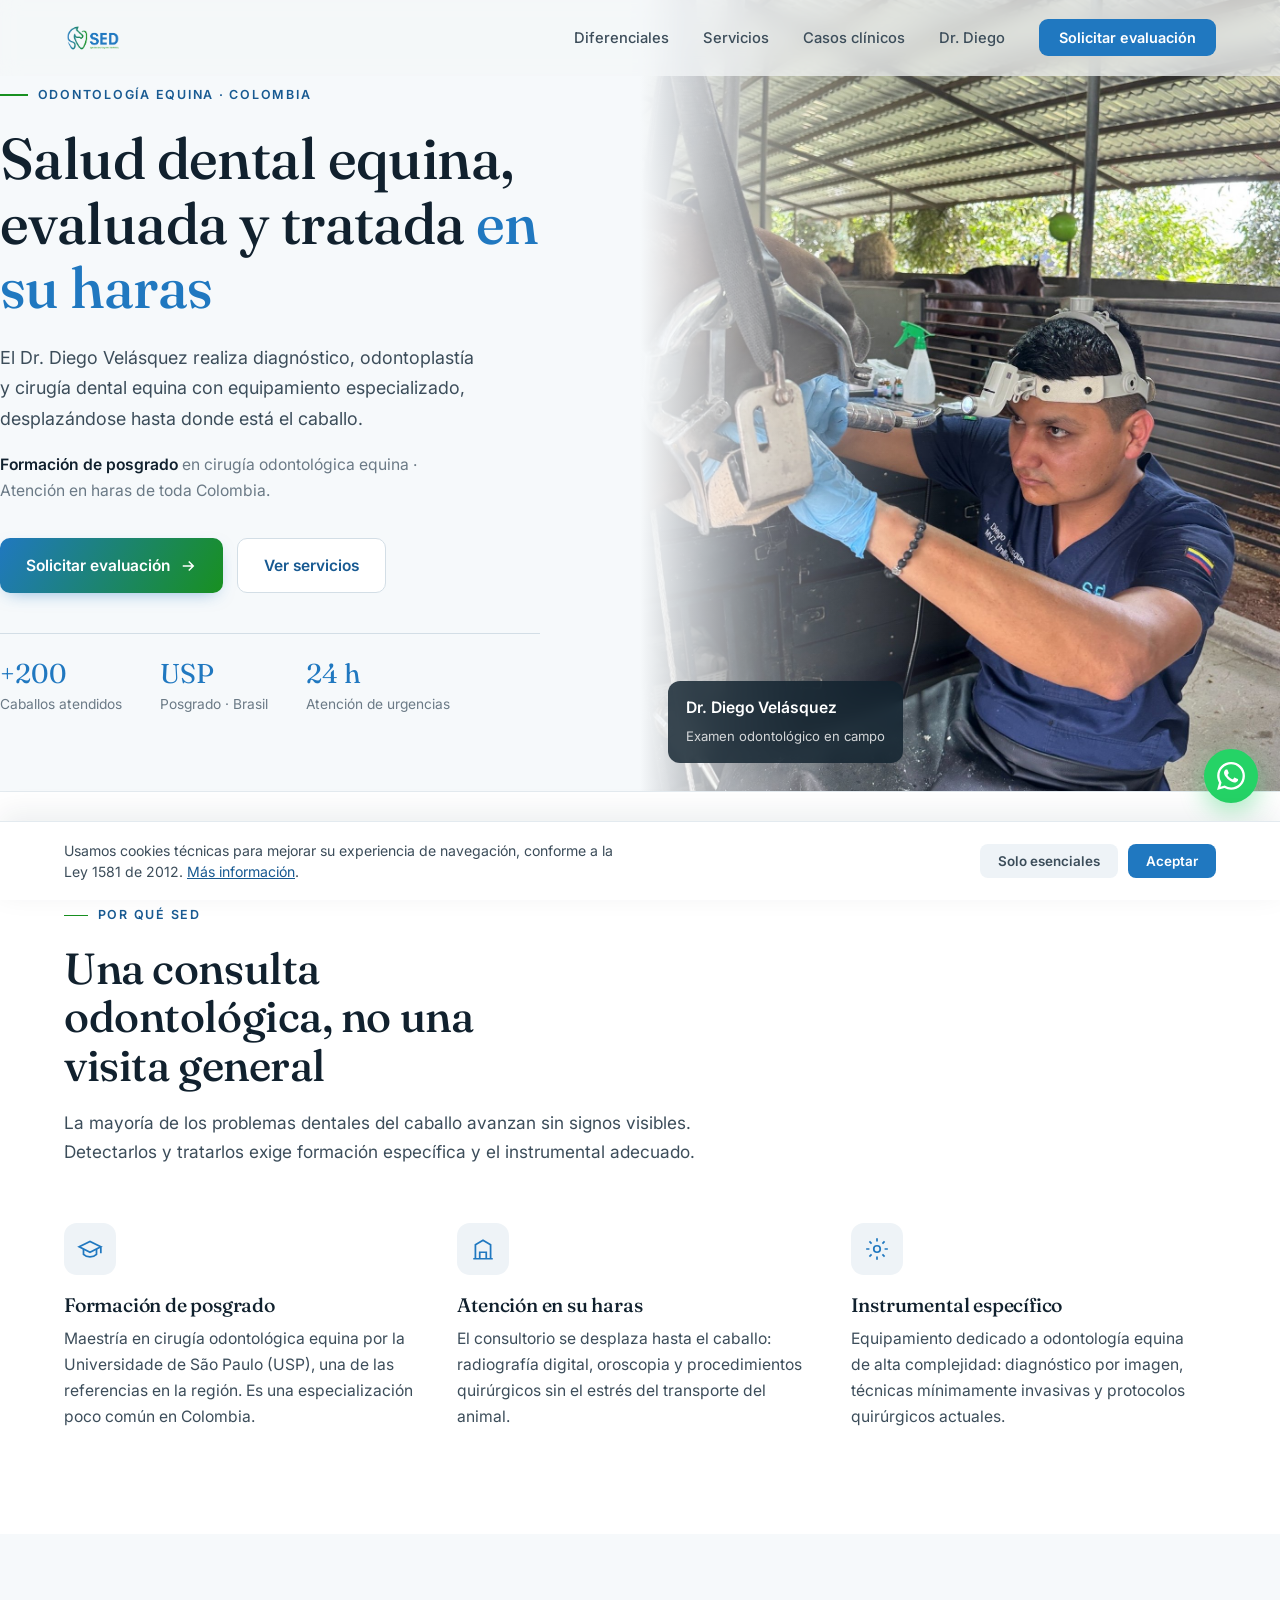
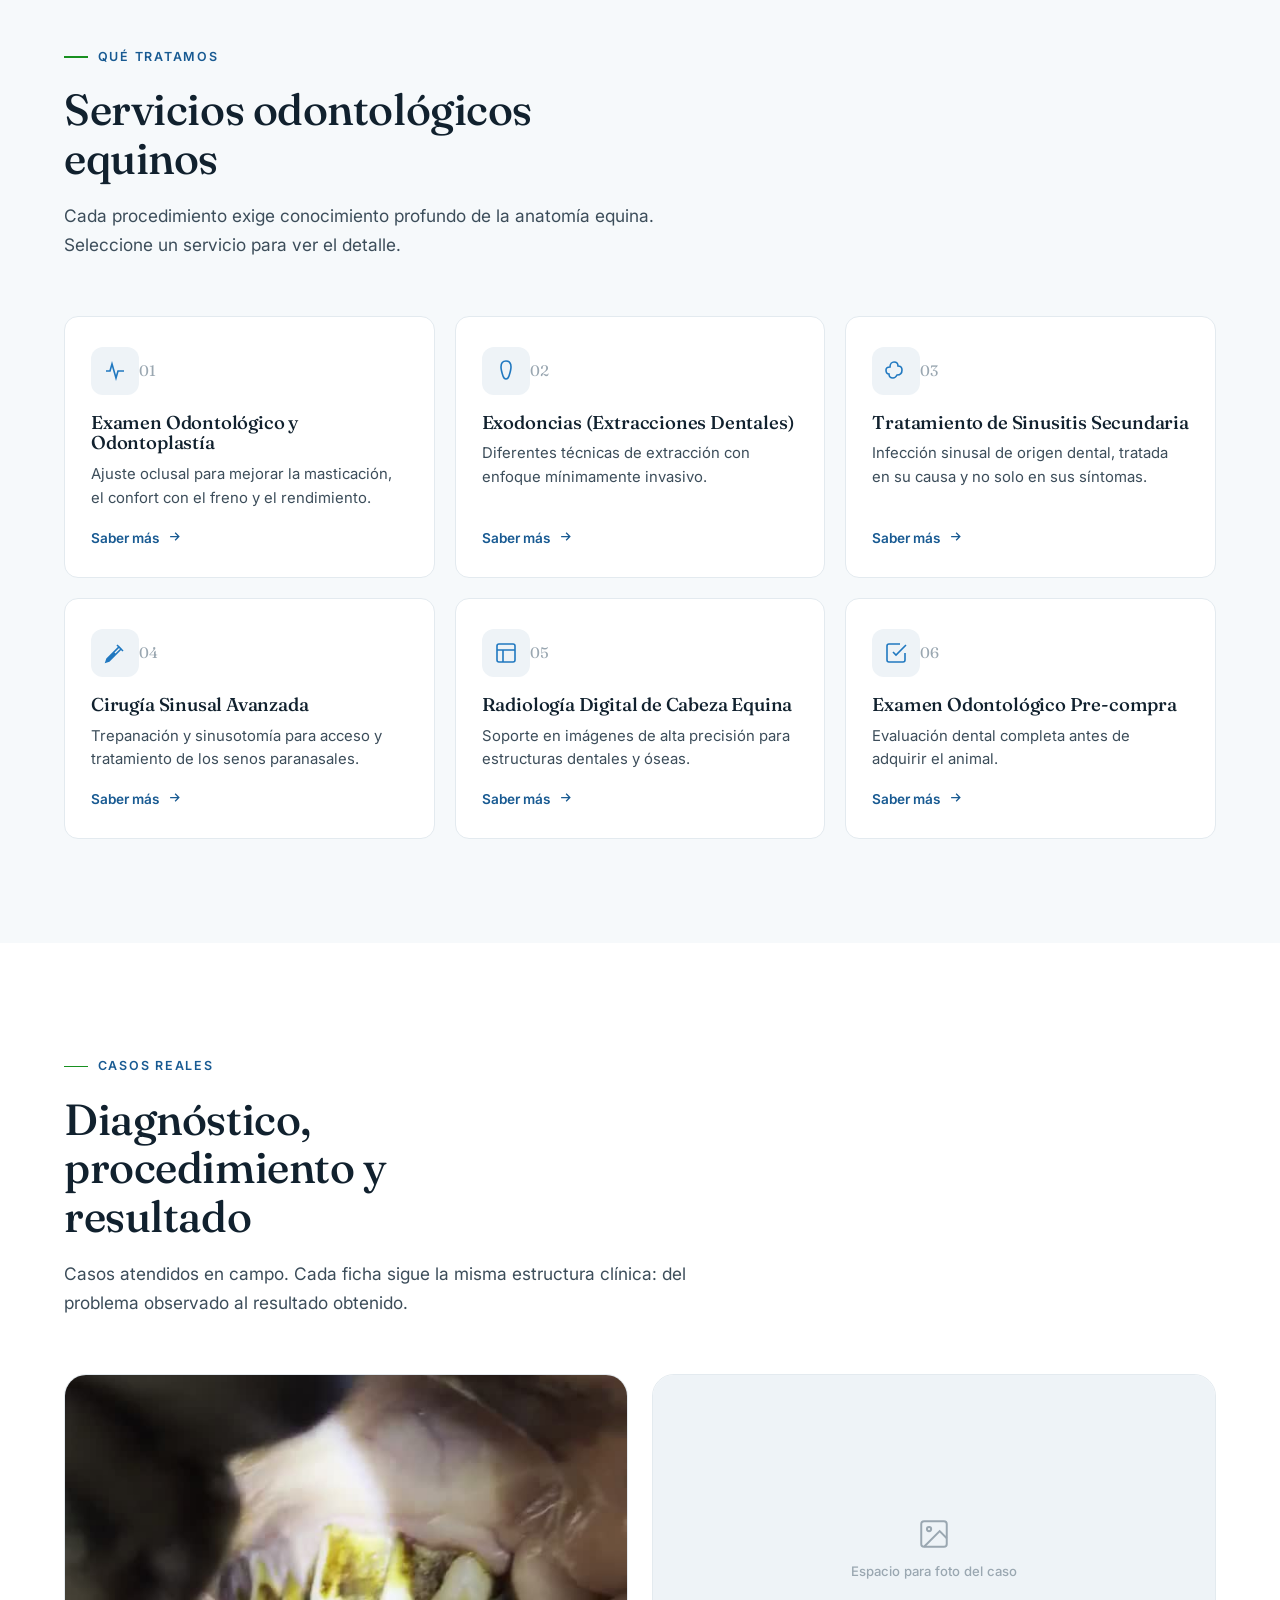
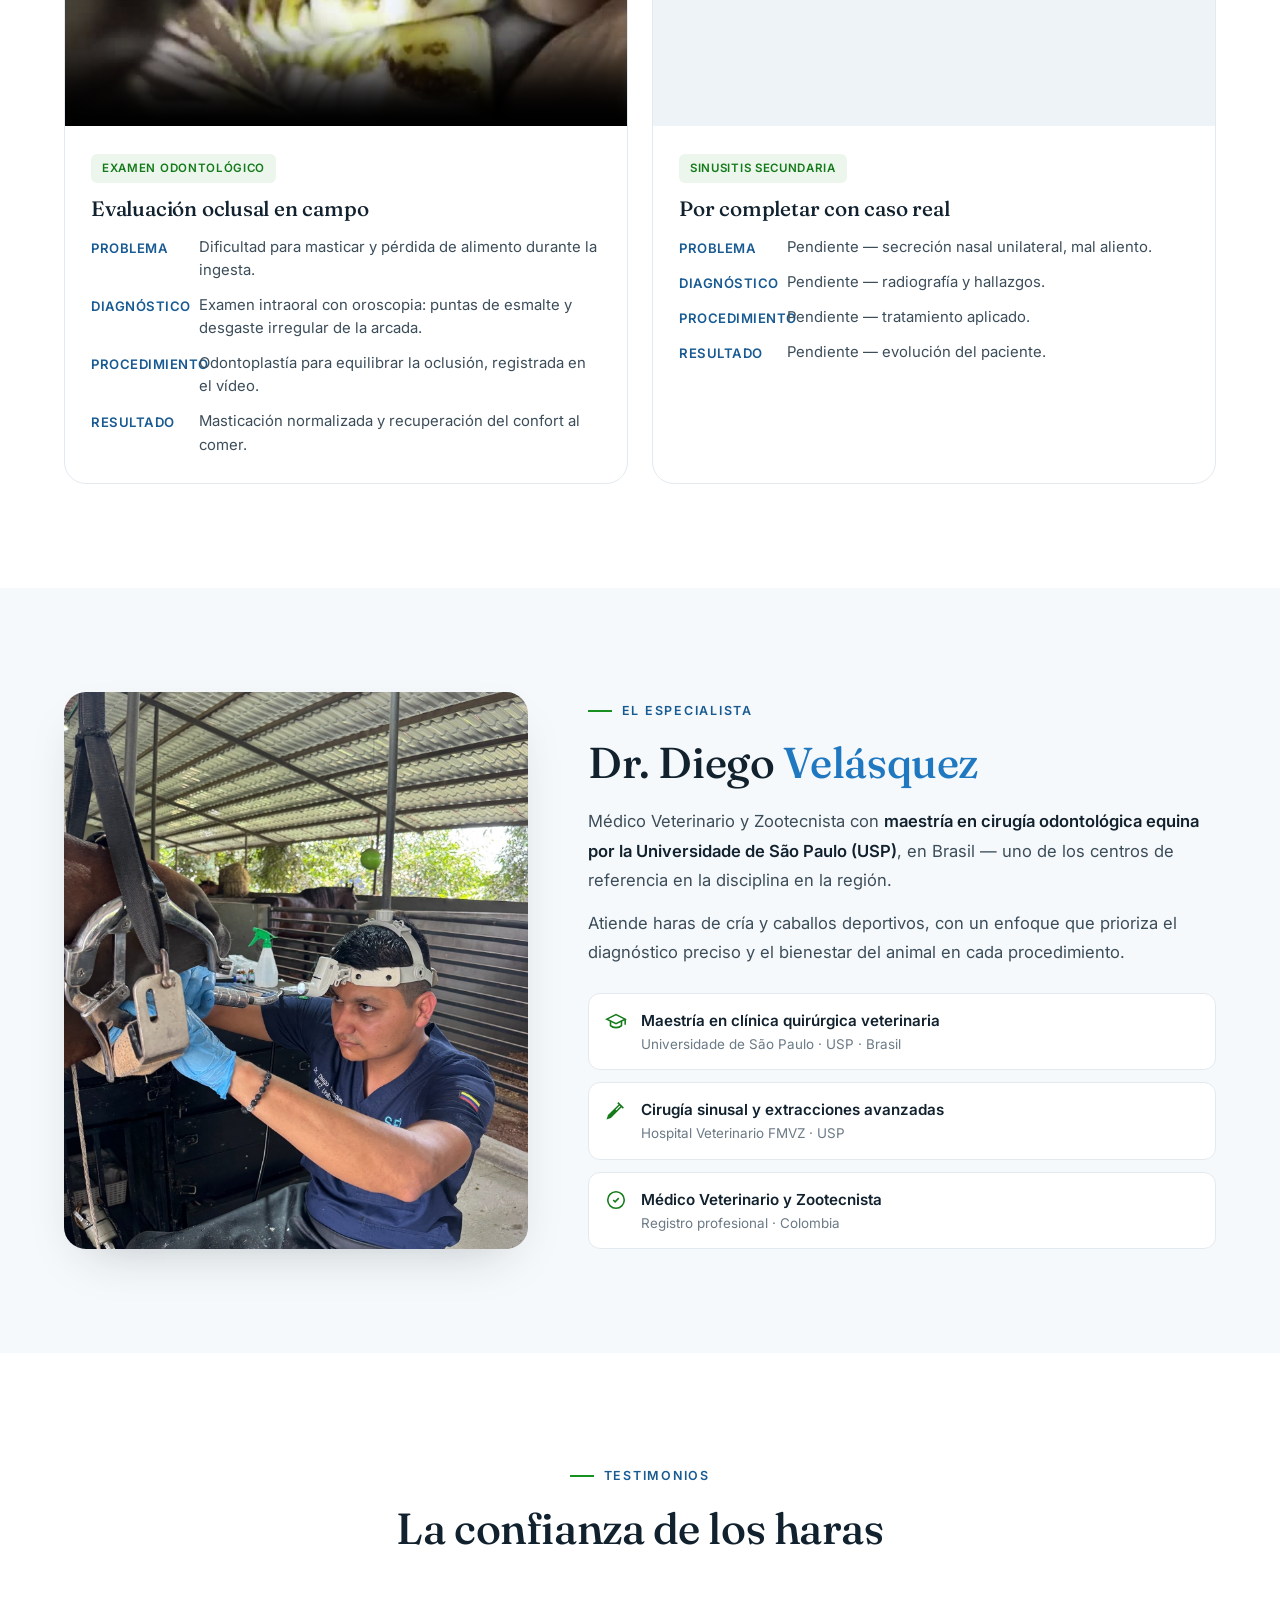
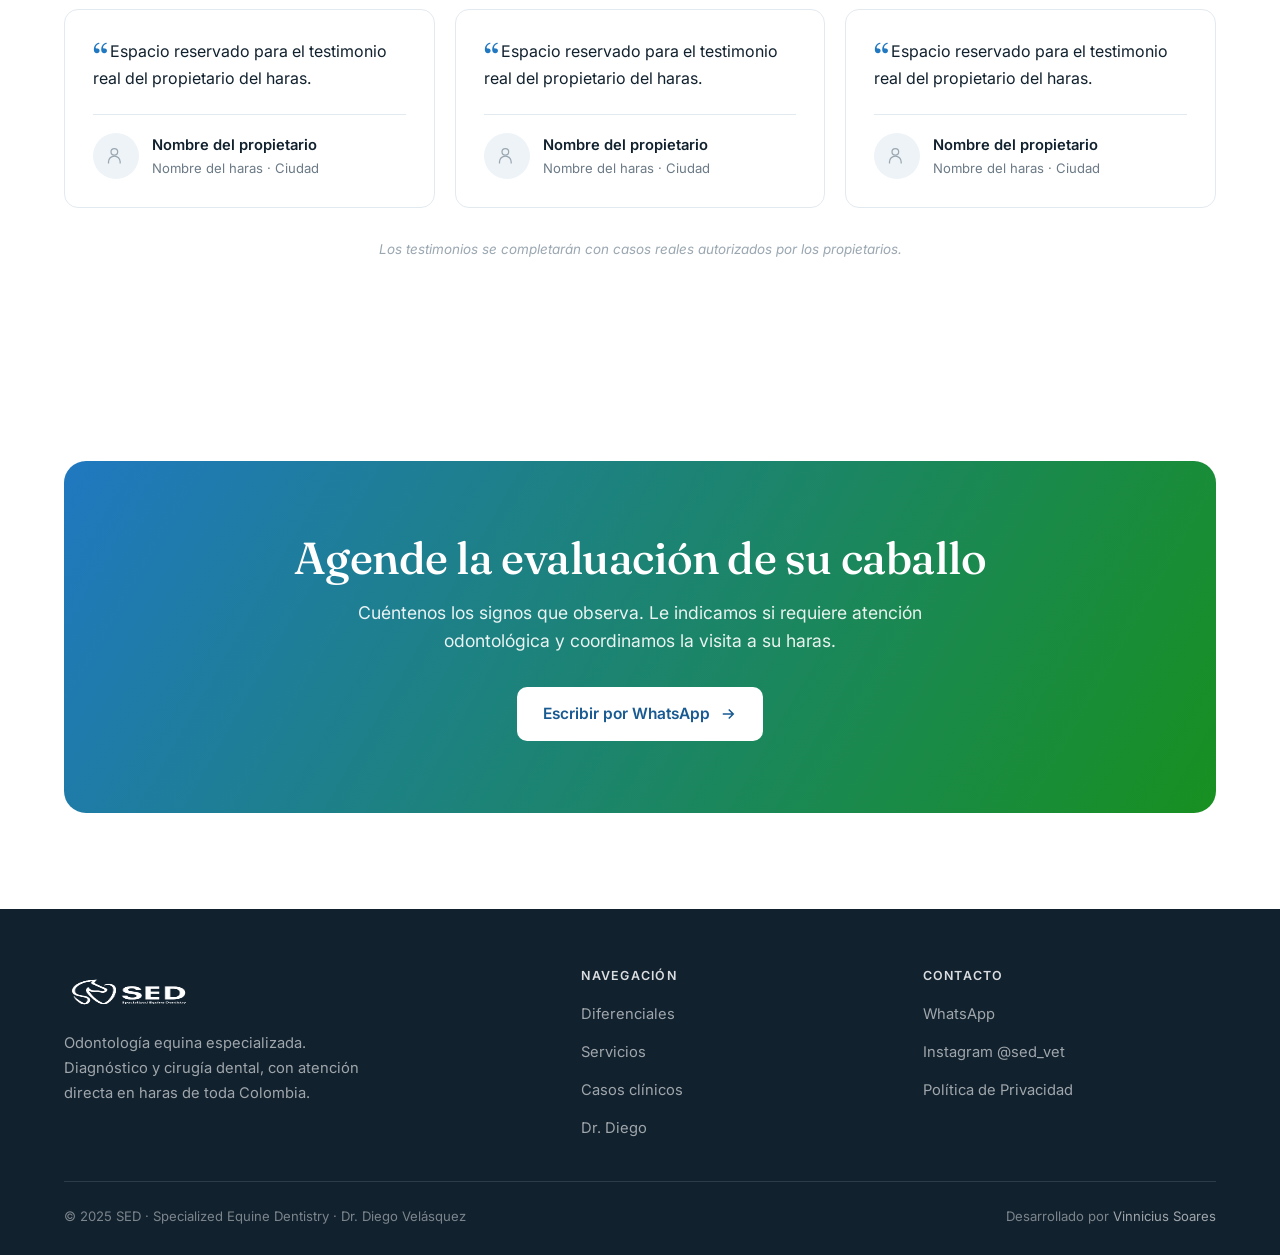
==== commit 4bb954c5: "Update index.html" ====
--- a/index.html
+++ b/index.html
@@ -41,7 +41,7 @@
 
   <!-- ===================== HERO ===================== -->
   <section class="hero">
-    <div class="hero__inner">
+    <div class="hero__grid">
       <div class="hero__content">
         <p class="hero__eyebrow">Odontología equina · Colombia</p>
         <h1 class="hero__title">Salud dental equina, evaluada y tratada <em>en su haras</em></h1>
@@ -60,14 +60,14 @@
           <div class="hero__fact"><dt>24 h</dt><dd>Atención de urgencias</dd></div>
         </dl>
       </div>
-    </div>
-    <figure class="hero__media">
-      <img src="assets/images/diego-campo.jpg" alt="El Dr. Diego Velásquez realizando un examen odontológico a un caballo en el haras" width="900" height="1000">
-      <figcaption class="hero__tagline">
-        <strong>Dr. Diego Velásquez</strong>
-        <span>Examen odontológico en campo</span>
-      </figcaption>
-    </figure>
+      <figure class="hero__media">
+        <img src="assets/images/diego-campo.jpg" alt="El Dr. Diego Velásquez realizando un examen odontológico a un caballo en el haras" width="900" height="1000">
+        <figcaption class="hero__tagline">
+          <strong>Dr. Diego Velásquez</strong>
+          <span>Examen odontológico en campo</span>
+        </figcaption>
+      </figure>
+    </div>
   </section>
 
   <!-- ===================== DIFERENCIALES ===================== -->
--- a/css/style.css
+++ b/css/style.css
@@ -117,6 +117,9 @@
   height:76px;display:flex;align-items:center;
   transition:height .35s var(--ease),background-color .35s,box-shadow .35s,border-color .35s;
   border-bottom:1px solid transparent;
+  background:rgba(244,247,249,.72);
+  backdrop-filter:blur(10px) saturate(1.2);
+  -webkit-backdrop-filter:blur(10px) saturate(1.2);
 }
 .nav.is-scrolled{
   height:64px;
@@ -167,8 +170,24 @@
 /* ============================================================
    HERO
    ============================================================ */
-.hero{padding:140px 0 88px;background:var(--bg-2);border-bottom:1px solid var(--line);}
-.hero__grid{display:grid;grid-template-columns:1fr 1.02fr;gap:64px;align-items:center;}
+.hero{
+  position:relative;
+  min-height:min(88vh,820px);
+  display:flex;align-items:center;
+  background:var(--bg-2);
+  border-bottom:1px solid var(--line);
+  overflow:hidden;
+}
+.hero__inner{
+  width:100%;
+  max-width:var(--container);
+  margin-inline:auto;
+  padding:120px 24px 80px;
+}
+.hero__content{
+  max-width:540px;
+  position:relative;z-index:2;
+}
 .hero__eyebrow{
   font-size:.78rem;font-weight:600;letter-spacing:.14em;text-transform:uppercase;
   color:var(--azul-700);margin-bottom:22px;
@@ -177,31 +196,47 @@
 .hero__eyebrow::before{content:"";width:28px;height:1.5px;background:var(--verde);}
 .hero__title{font-size:clamp(2.3rem,4.6vw,3.6rem);margin-bottom:22px;}
 .hero__title em{font-style:normal;color:var(--azul);}
-.hero__text{font-size:1.12rem;color:var(--ink-2);max-width:46ch;margin-bottom:18px;line-height:1.7;}
-.hero__meta{font-size:.98rem;color:var(--ink-3);max-width:46ch;margin-bottom:34px;}
+.hero__text{font-size:1.12rem;color:var(--ink-2);max-width:44ch;margin-bottom:18px;line-height:1.7;}
+.hero__meta{font-size:.98rem;color:var(--ink-3);max-width:44ch;margin-bottom:34px;}
 .hero__meta strong{color:var(--ink);font-weight:600;}
 .hero__actions{display:flex;gap:14px;flex-wrap:wrap;margin-bottom:40px;}
 .hero__facts{display:flex;gap:38px;flex-wrap:wrap;border-top:1px solid var(--line-2);padding-top:26px;}
 .hero__fact dt{font-family:var(--serif);font-size:1.7rem;color:var(--azul);line-height:1;}
 .hero__fact dd{font-size:.86rem;color:var(--ink-3);margin-top:5px;}
 
-.hero__media{position:relative;}
-.hero__photo{
-  position:relative;border-radius:var(--radius-lg);overflow:hidden;
-  aspect-ratio:4/4.4;box-shadow:var(--shadow-3);background:var(--bg-3);
-}
-.hero__photo img{width:100%;height:100%;object-fit:cover;}
+/* foto cola na borda direita, metade da tela, altura total */
+.hero__media{
+  position:absolute;top:0;right:0;bottom:0;
+  width:50vw;margin:0;
+  z-index:1;
+}
+.hero__media img{width:100%;height:100%;object-fit:cover;object-position:75% 30%;}
+/* degradê suave conectando a foto ao fundo claro do texto */
+.hero__media::before{
+  content:"";position:absolute;inset:0;z-index:1;
+  background:linear-gradient(90deg,var(--bg-2) 0%,rgba(244,247,249,.4) 22%,transparent 48%);
+}
 .hero__tagline{
-  position:absolute;left:20px;right:20px;bottom:20px;
-  background:rgba(17,33,46,.78);backdrop-filter:blur(8px);
+  position:absolute;left:28px;bottom:28px;z-index:2;
+  background:rgba(17,33,46,.82);backdrop-filter:blur(8px);
   color:#fff;padding:14px 18px;border-radius:12px;
 }
 .hero__tagline strong{display:block;font-weight:600;font-size:.98rem;}
 .hero__tagline span{font-size:.82rem;color:rgba(255,255,255,.8);}
 
 @media(max-width:960px){
-  .hero__grid{grid-template-columns:1fr;gap:44px;}
-  .hero__media{max-width:460px;margin-inline:auto;width:100%;}
+  .hero{min-height:0;display:block;}
+  .hero__inner{padding:116px 24px 0;max-width:none;}
+  .hero__content{max-width:none;}
+  .hero__media{
+    position:relative;top:auto;right:auto;bottom:auto;
+    width:100%;height:320px;display:block;
+    margin-top:40px;
+  }
+  .hero__media img{object-position:center 25%;}
+  .hero__media::before{
+    background:linear-gradient(0deg,transparent 72%,var(--bg-2));
+  }
 }
 
 /* ============================================================
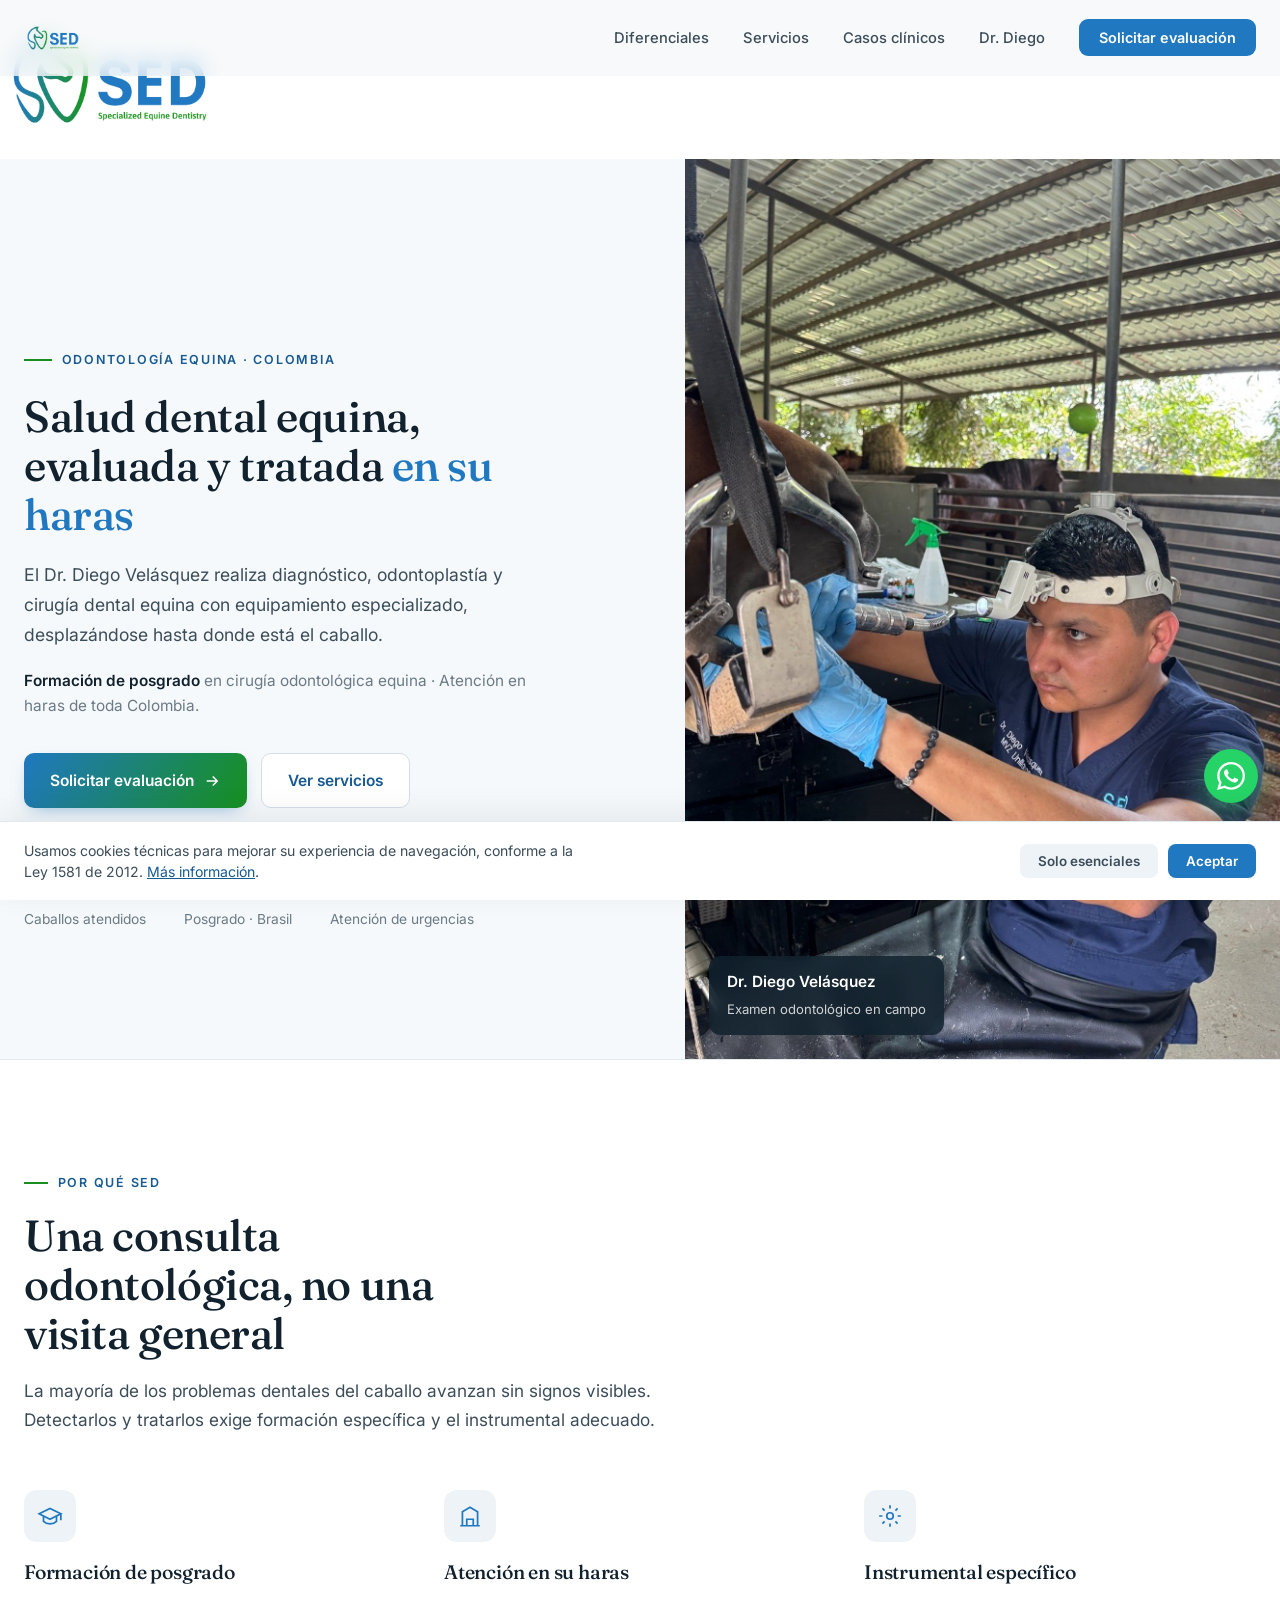
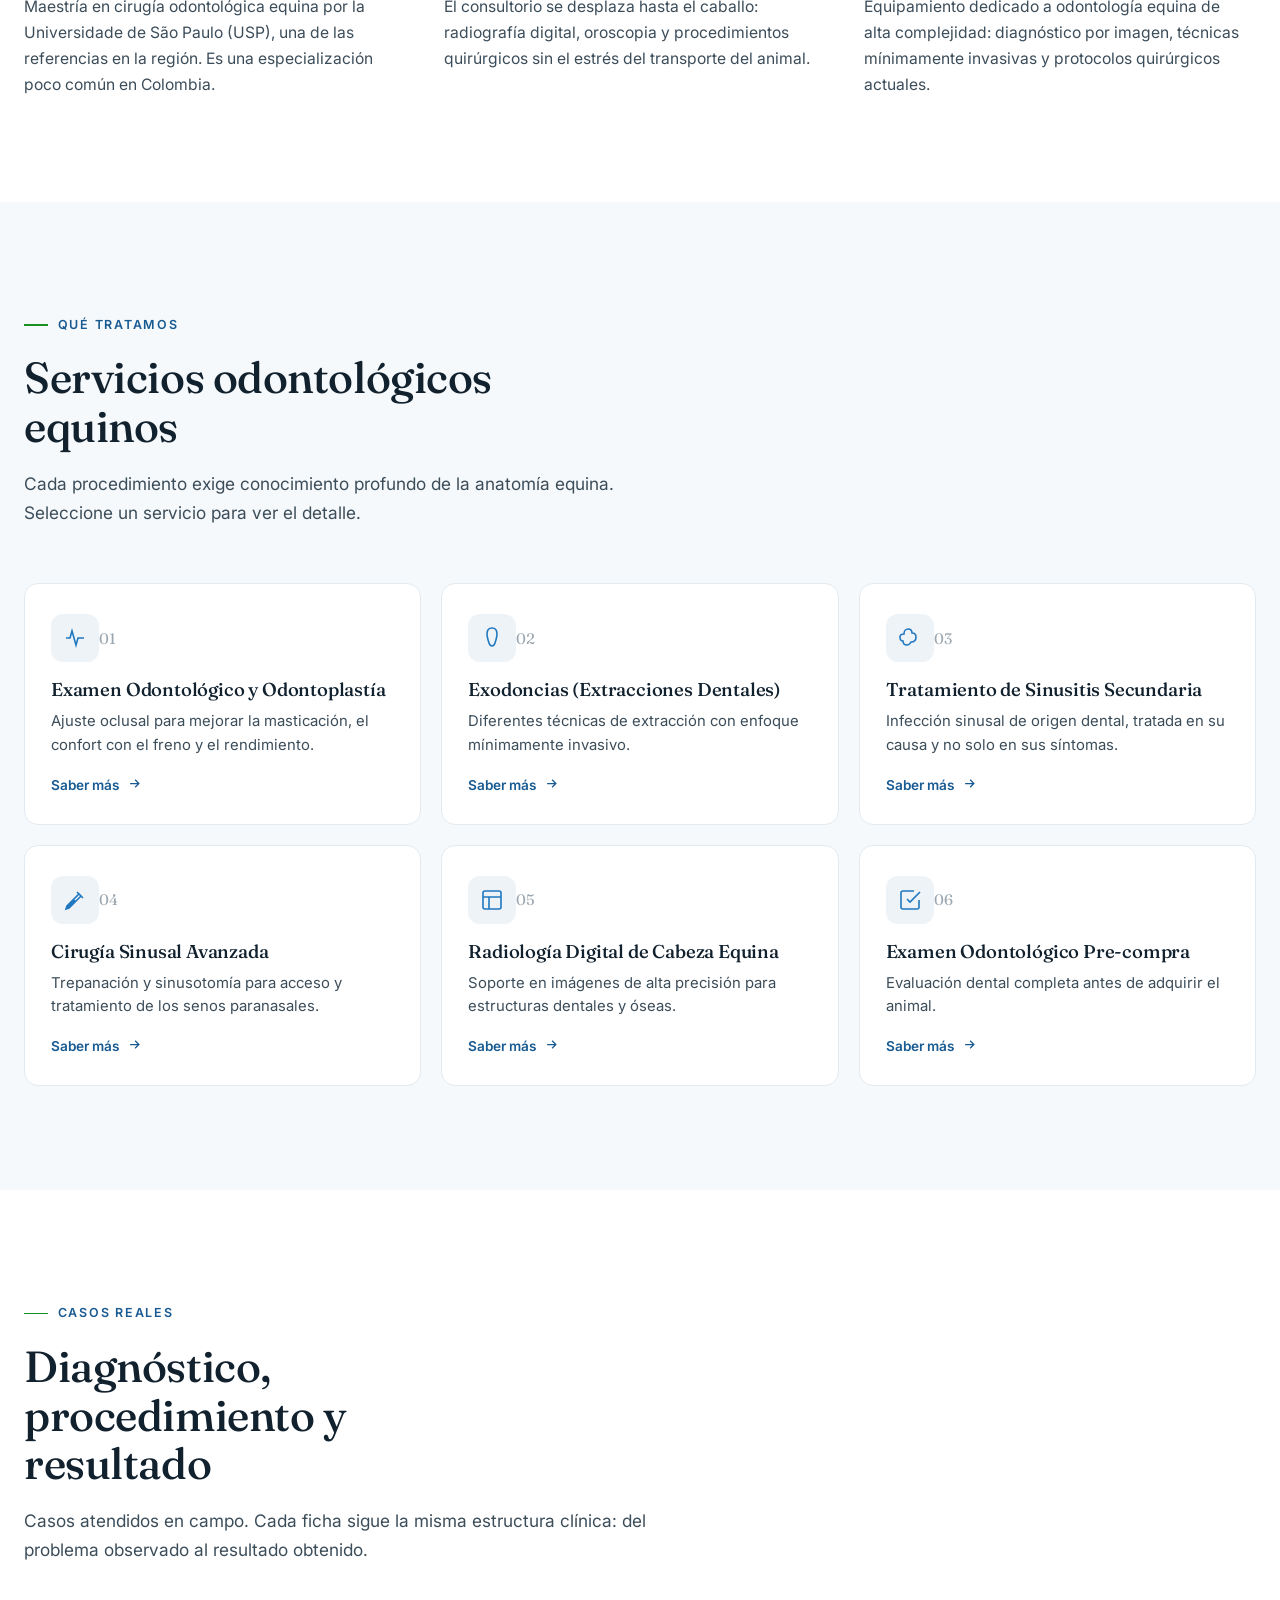
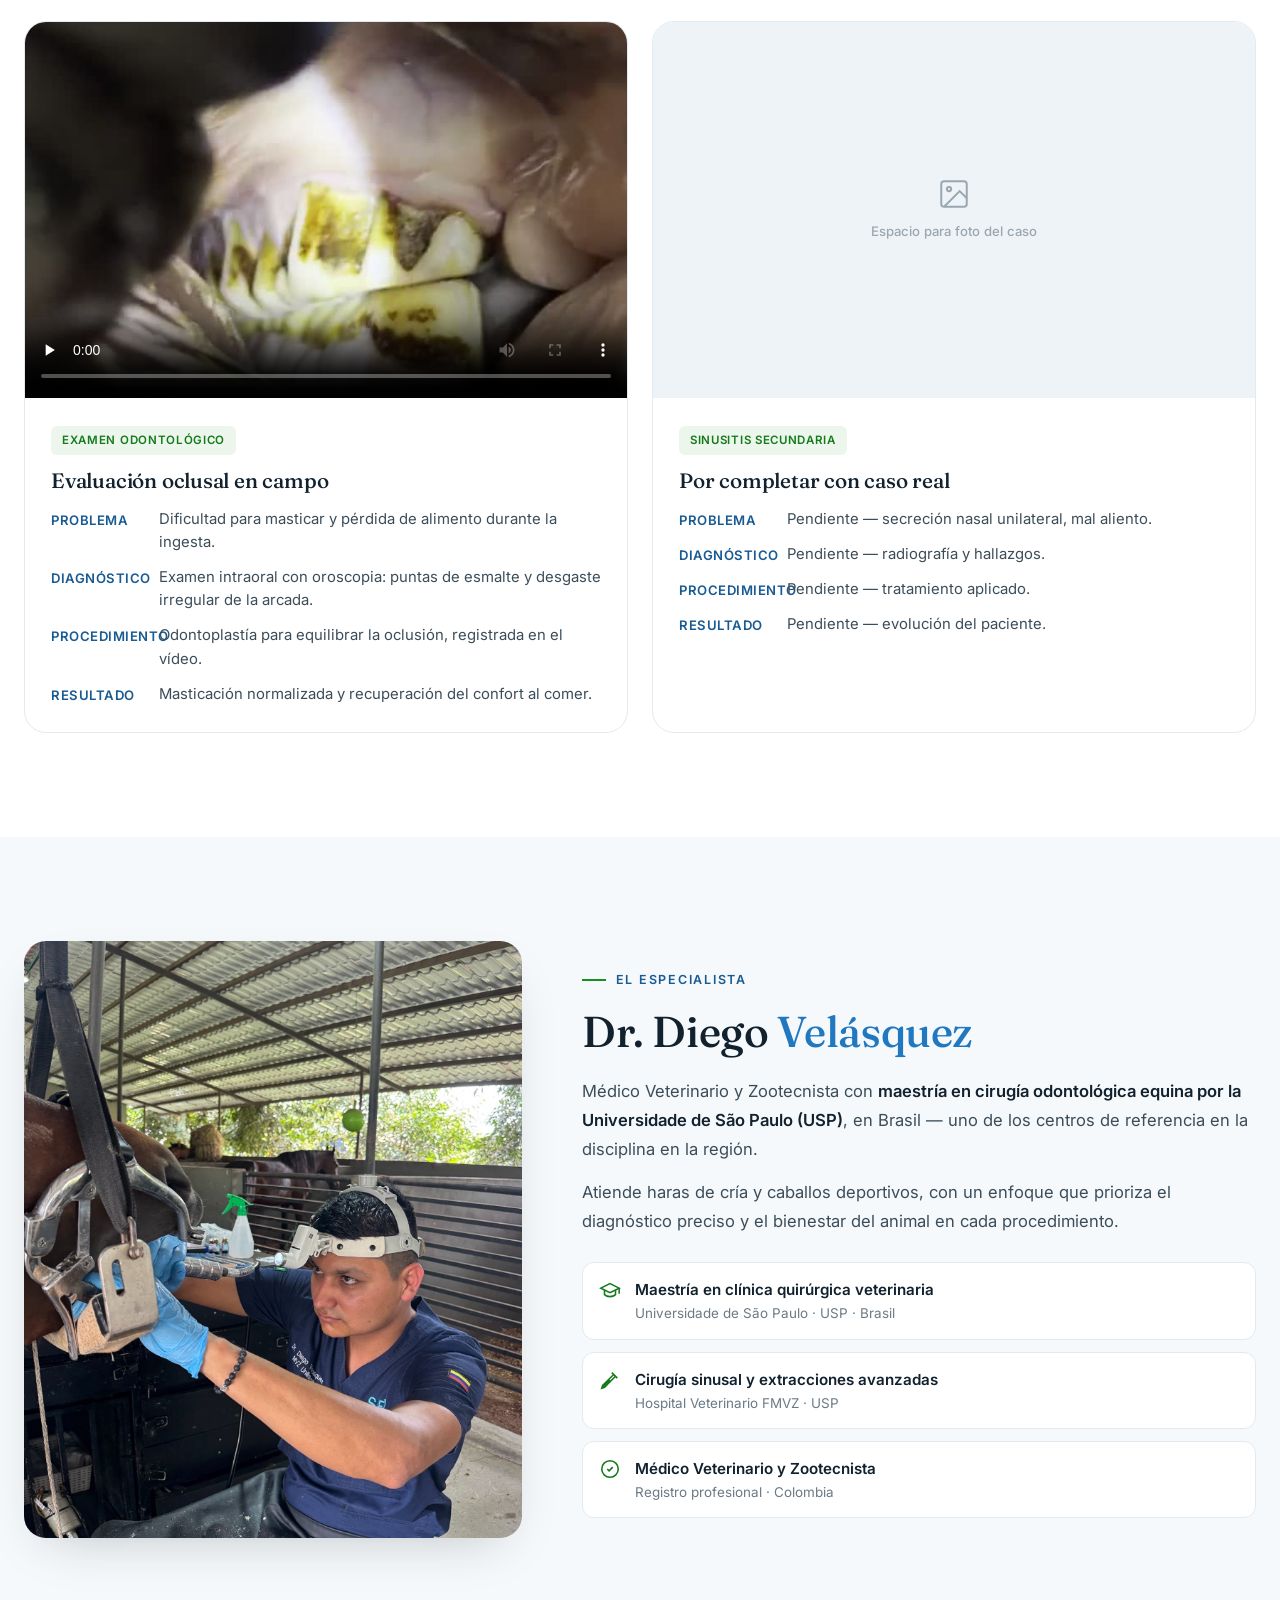
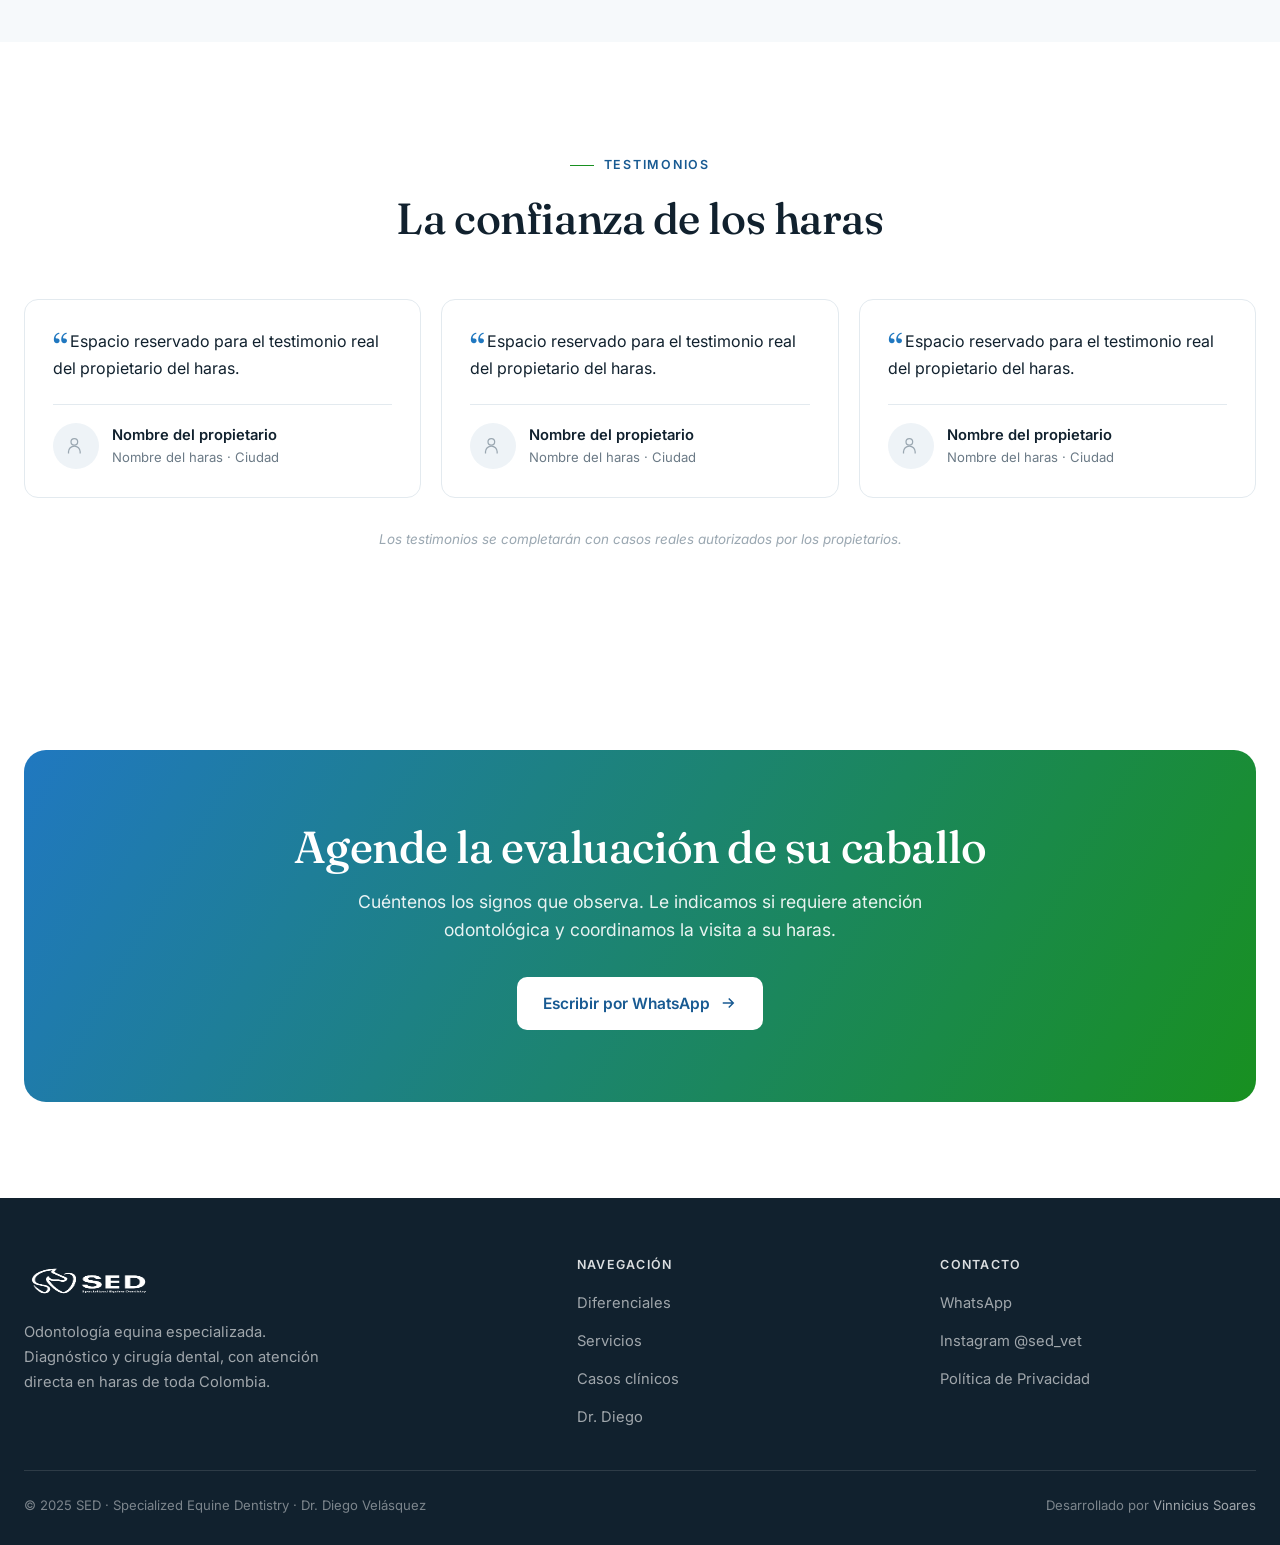
==== commit c12c5727: "Update index.html" ====
--- a/index.html
+++ b/index.html
@@ -15,6 +15,15 @@
 <link rel="stylesheet" href="css/style.css">
 </head>
 <body>
+
+<!-- ===================== LOADER (intro · só CSS) ===================== -->
+<div class="loader" aria-hidden="true">
+  <span class="loader__mark">
+    <img src="assets/images/logo.png" alt="" width="220">
+    <span class="loader__sheen"></span>
+  </span>
+</div>
+
 
 <!-- ===================== NAVBAR ===================== -->
 <header class="nav" id="nav">
--- a/css/style.css
+++ b/css/style.css
@@ -30,7 +30,7 @@
   --sans:'Inter',system-ui,sans-serif;
 
   /* escala */
-  --container:1200px;
+  --container:1280px;
   --radius:14px;
   --radius-lg:22px;
   --shadow-1:0 1px 2px rgba(17,33,46,.04),0 2px 8px rgba(17,33,46,.04);
@@ -171,72 +171,78 @@
    HERO
    ============================================================ */
 .hero{
-  position:relative;
-  min-height:min(88vh,820px);
-  display:flex;align-items:center;
   background:var(--bg-2);
   border-bottom:1px solid var(--line);
-  overflow:hidden;
-}
-.hero__inner{
-  width:100%;
-  max-width:var(--container);
-  margin-inline:auto;
-  padding:120px 24px 80px;
+}
+/* grid de 2 colunas: texto à esquerda alinhado ao container, foto à direita full-bleed.
+   A coluna esquerda é mais larga que a direita pra dar respiro confortável ao texto. */
+.hero__grid{
+  display:grid;
+  grid-template-columns:1.15fr 1fr;
+  align-items:stretch;
+  min-height:100vh;
 }
 .hero__content{
-  max-width:540px;
-  position:relative;z-index:2;
-}
+  padding:110px 64px 48px max(24px,calc((100vw - var(--container)) / 2 + 12px));
+  display:flex;flex-direction:column;justify-content:center;
+}
+.hero__content > *{max-width:520px;}
 .hero__eyebrow{
   font-size:.78rem;font-weight:600;letter-spacing:.14em;text-transform:uppercase;
   color:var(--azul-700);margin-bottom:22px;
   display:inline-flex;align-items:center;gap:.6rem;
 }
 .hero__eyebrow::before{content:"";width:28px;height:1.5px;background:var(--verde);}
-.hero__title{font-size:clamp(2.3rem,4.6vw,3.6rem);margin-bottom:22px;}
+.hero__title{font-size:clamp(2.2rem,3.4vw,3.3rem);margin-bottom:22px;}
 .hero__title em{font-style:normal;color:var(--azul);}
-.hero__text{font-size:1.12rem;color:var(--ink-2);max-width:44ch;margin-bottom:18px;line-height:1.7;}
-.hero__meta{font-size:.98rem;color:var(--ink-3);max-width:44ch;margin-bottom:34px;}
+.hero__text{font-size:1.1rem;color:var(--ink-2);margin-bottom:18px;line-height:1.7;}
+.hero__meta{font-size:.96rem;color:var(--ink-3);margin-bottom:34px;}
 .hero__meta strong{color:var(--ink);font-weight:600;}
 .hero__actions{display:flex;gap:14px;flex-wrap:wrap;margin-bottom:40px;}
 .hero__facts{display:flex;gap:38px;flex-wrap:wrap;border-top:1px solid var(--line-2);padding-top:26px;}
 .hero__fact dt{font-family:var(--serif);font-size:1.7rem;color:var(--azul);line-height:1;}
 .hero__fact dd{font-size:.86rem;color:var(--ink-3);margin-top:5px;}
 
-/* foto cola na borda direita, metade da tela, altura total */
+/* foto: ocupa a coluna direita inteira, altura total da linha do grid */
 .hero__media{
-  position:absolute;top:0;right:0;bottom:0;
-  width:50vw;margin:0;
-  z-index:1;
-}
-.hero__media img{width:100%;height:100%;object-fit:cover;object-position:75% 30%;}
-/* degradê suave conectando a foto ao fundo claro do texto */
-.hero__media::before{
-  content:"";position:absolute;inset:0;z-index:1;
-  background:linear-gradient(90deg,var(--bg-2) 0%,rgba(244,247,249,.4) 22%,transparent 48%);
+  position:relative;margin:0;
+  overflow:hidden;
+}
+.hero__media img{
+  width:100%;height:100%;
+  object-fit:cover;object-position:60% 35%;
+  display:block;
 }
 .hero__tagline{
-  position:absolute;left:28px;bottom:28px;z-index:2;
-  background:rgba(17,33,46,.82);backdrop-filter:blur(8px);
-  color:#fff;padding:14px 18px;border-radius:12px;
-}
-.hero__tagline strong{display:block;font-weight:600;font-size:.98rem;}
+  position:absolute;left:24px;bottom:24px;
+  background:rgba(17,33,46,.82);
+  -webkit-backdrop-filter:blur(8px);backdrop-filter:blur(8px);
+  color:#fff;padding:13px 18px;border-radius:12px;
+}
+.hero__tagline strong{display:block;font-weight:600;font-size:.96rem;}
 .hero__tagline span{font-size:.82rem;color:rgba(255,255,255,.8);}
 
-@media(max-width:960px){
-  .hero{min-height:0;display:block;}
-  .hero__inner{padding:116px 24px 0;max-width:none;}
-  .hero__content{max-width:none;}
+/* tablet/mobile: empilha, foto vira faixa horizontal abaixo do texto */
+@media(max-width:900px){
+  .hero__grid{
+    grid-template-columns:1fr;
+    min-height:0;
+  }
+  .hero__content{
+    padding:120px 24px 0;
+    justify-content:flex-start;
+  }
+  .hero__content > *{max-width:none;}
   .hero__media{
-    position:relative;top:auto;right:auto;bottom:auto;
-    width:100%;height:320px;display:block;
-    margin-top:40px;
+    width:100%;
+    aspect-ratio:16/10;
+    margin-top:36px;
   }
-  .hero__media img{object-position:center 25%;}
-  .hero__media::before{
-    background:linear-gradient(0deg,transparent 72%,var(--bg-2));
-  }
+  .hero__media img{object-position:60% 30%;}
+}
+@media(max-width:520px){
+  .hero__media{aspect-ratio:4/3;}
+  .hero__tagline{left:16px;bottom:16px;right:16px;padding:11px 14px;}
 }
 
 /* ============================================================
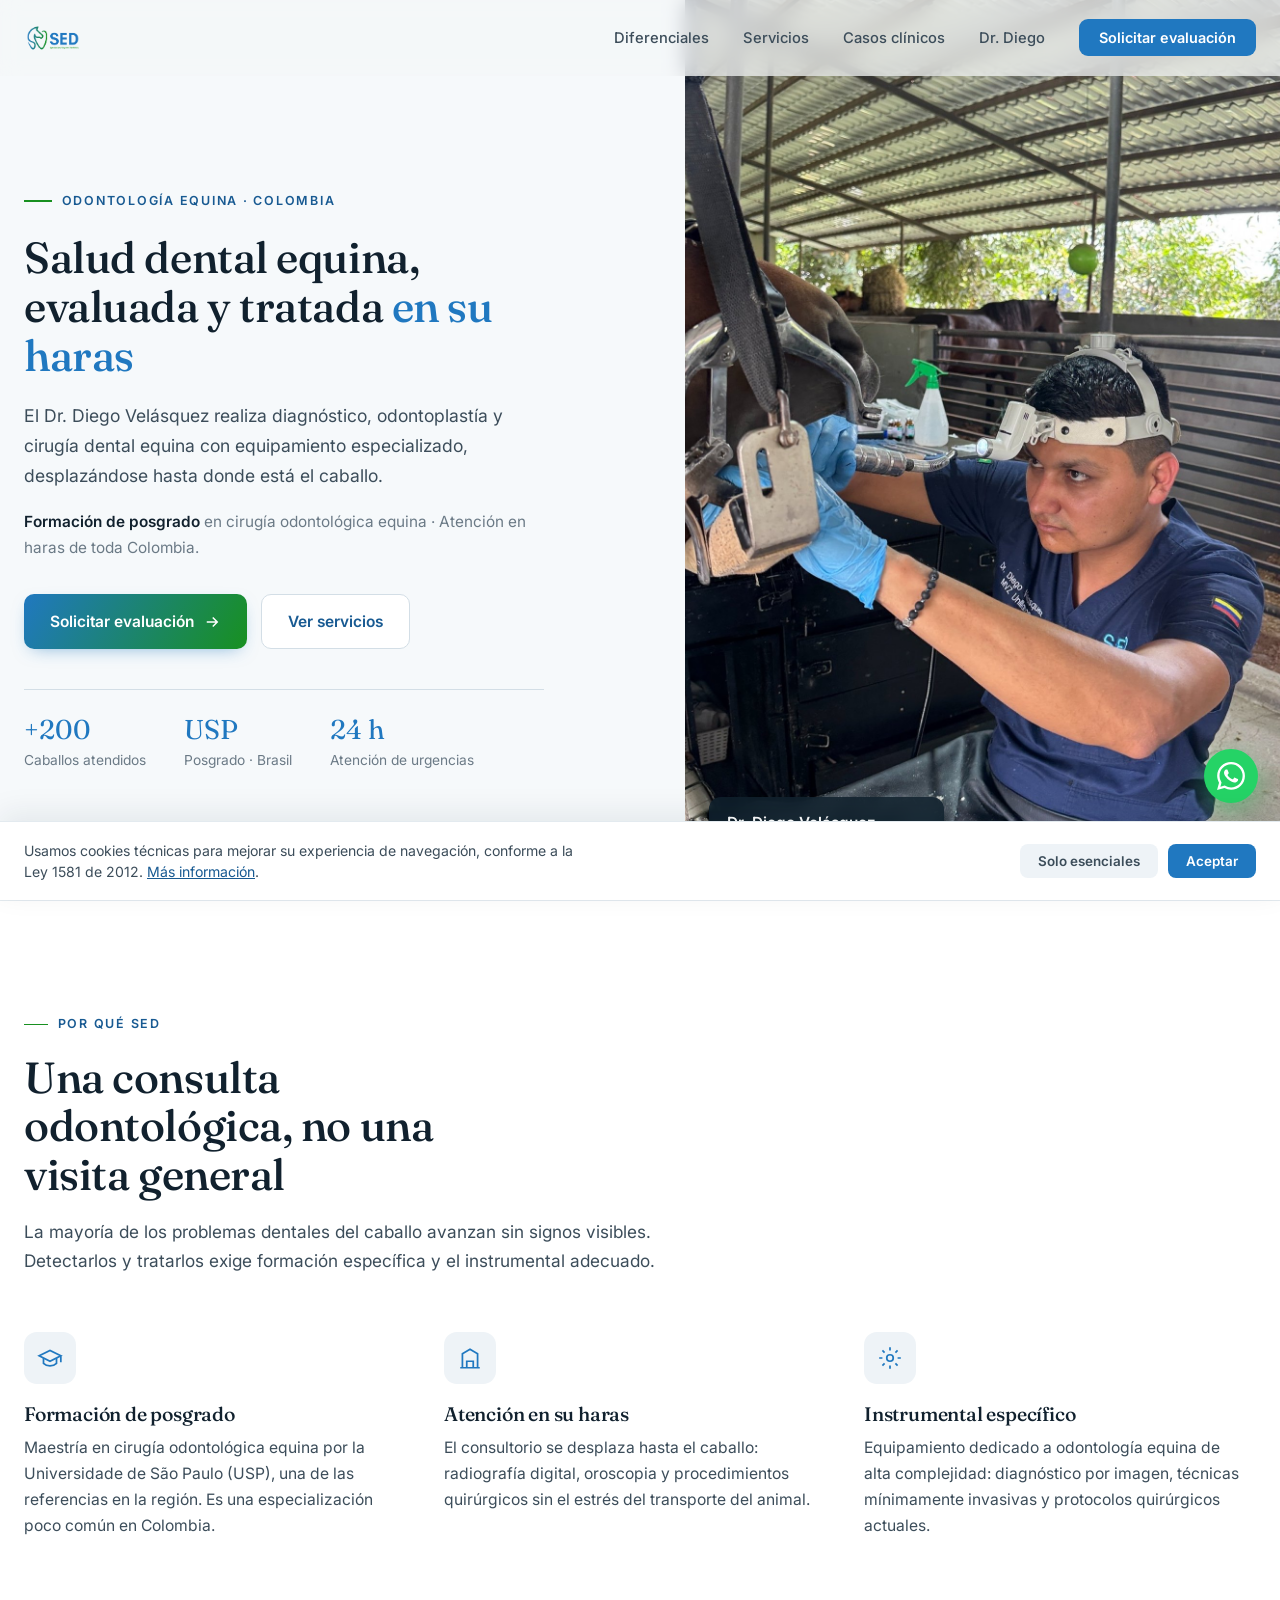
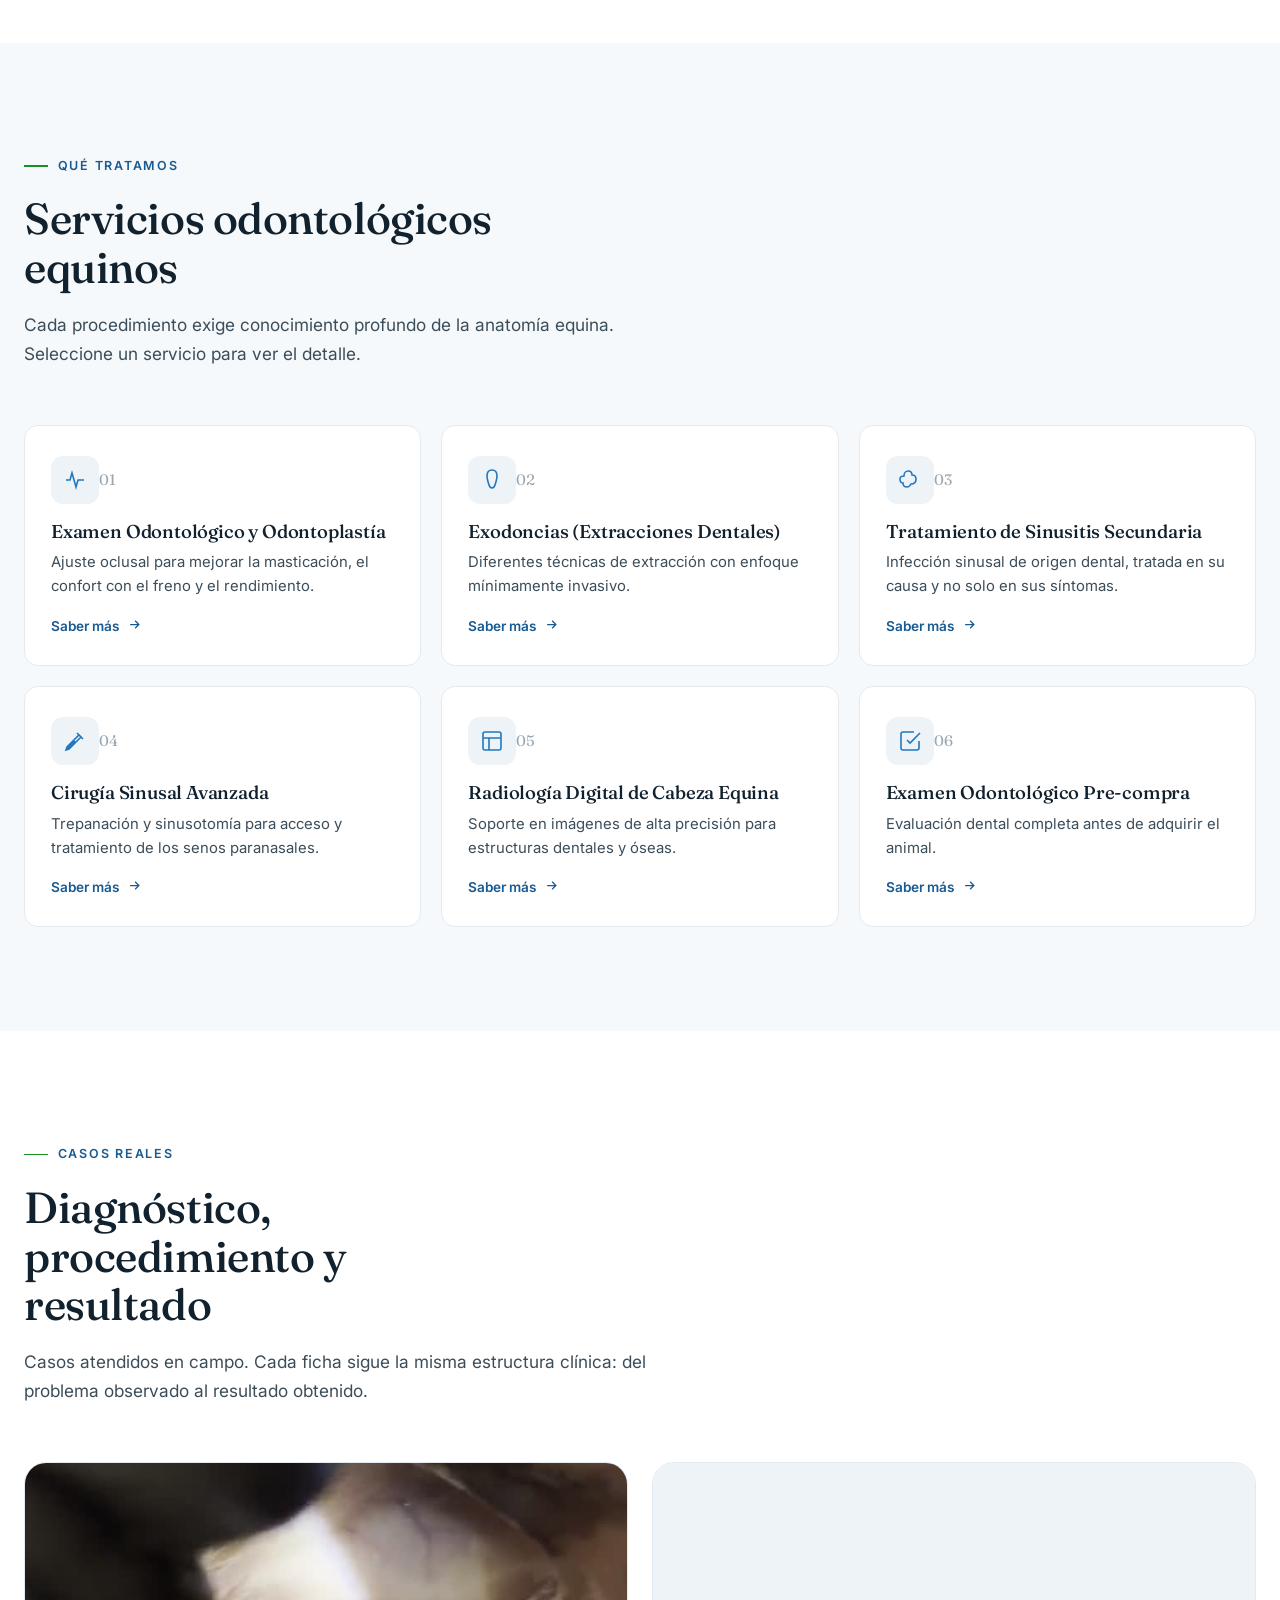
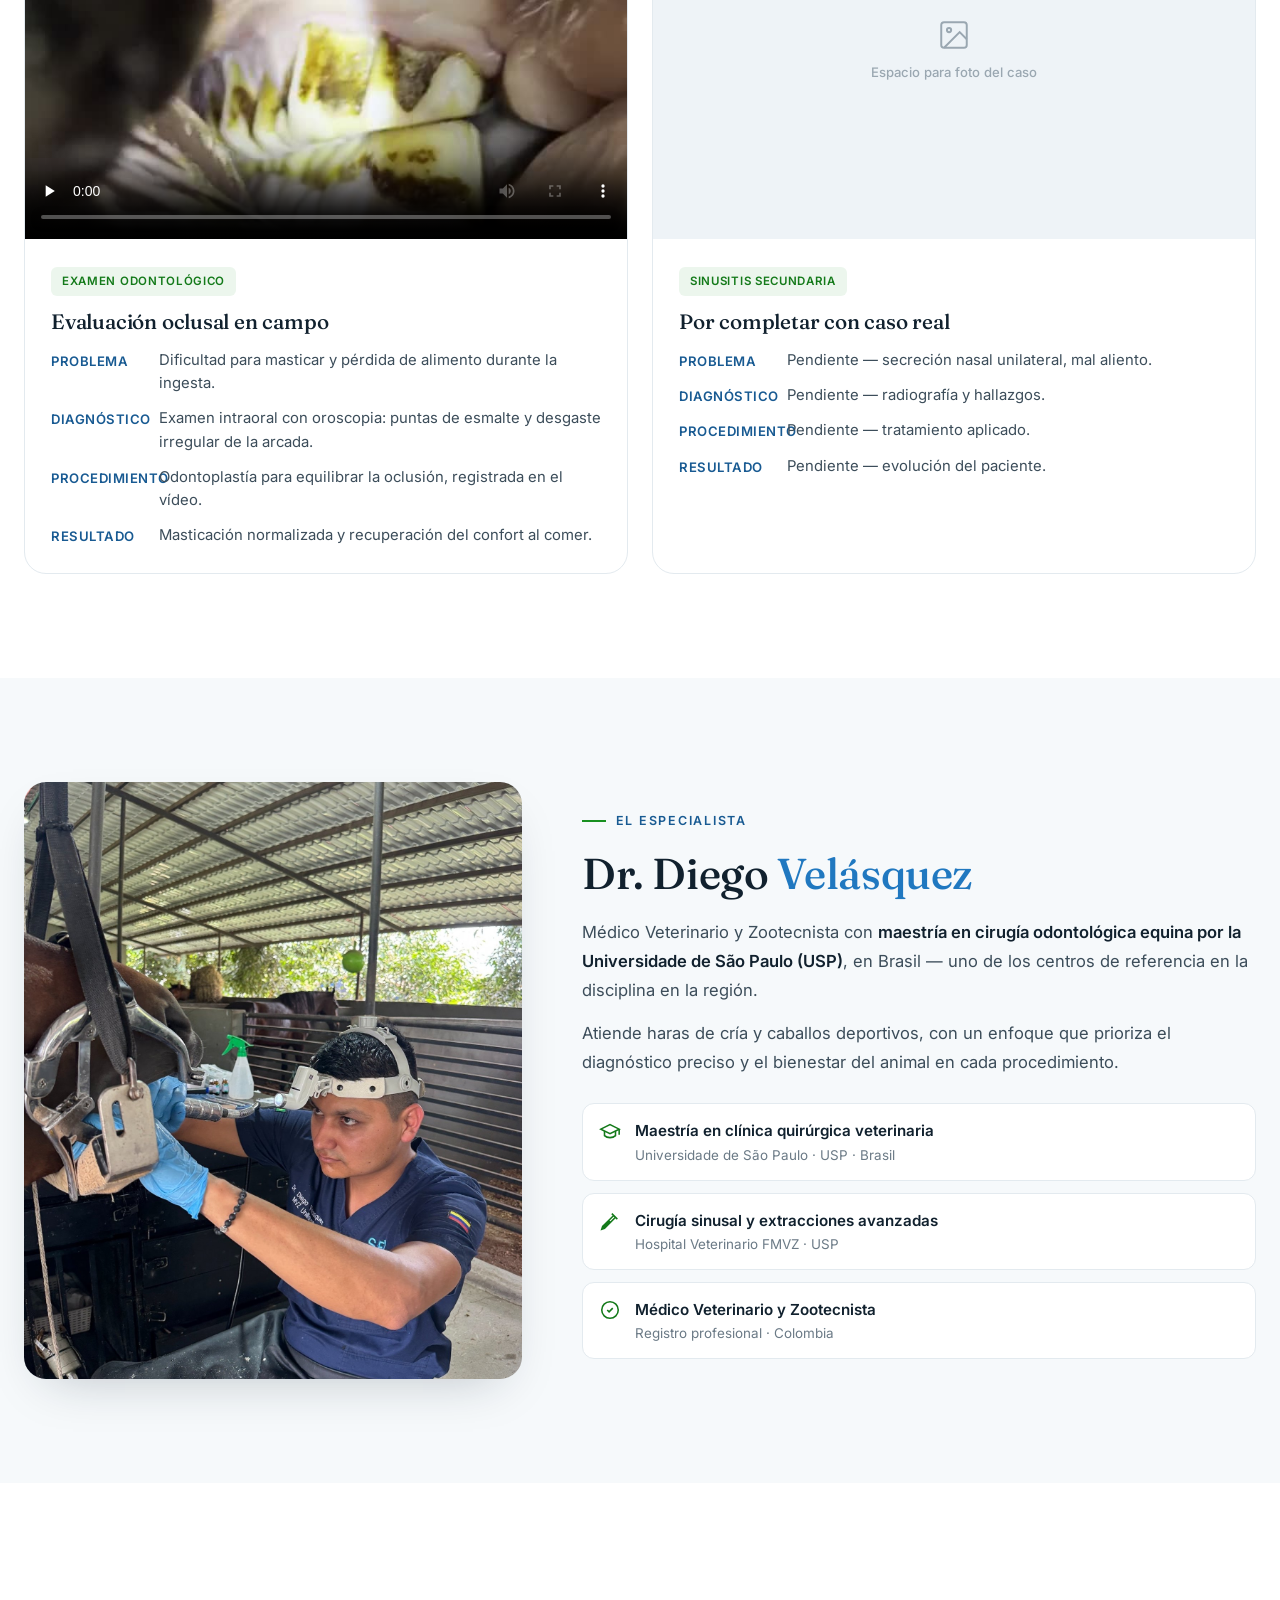
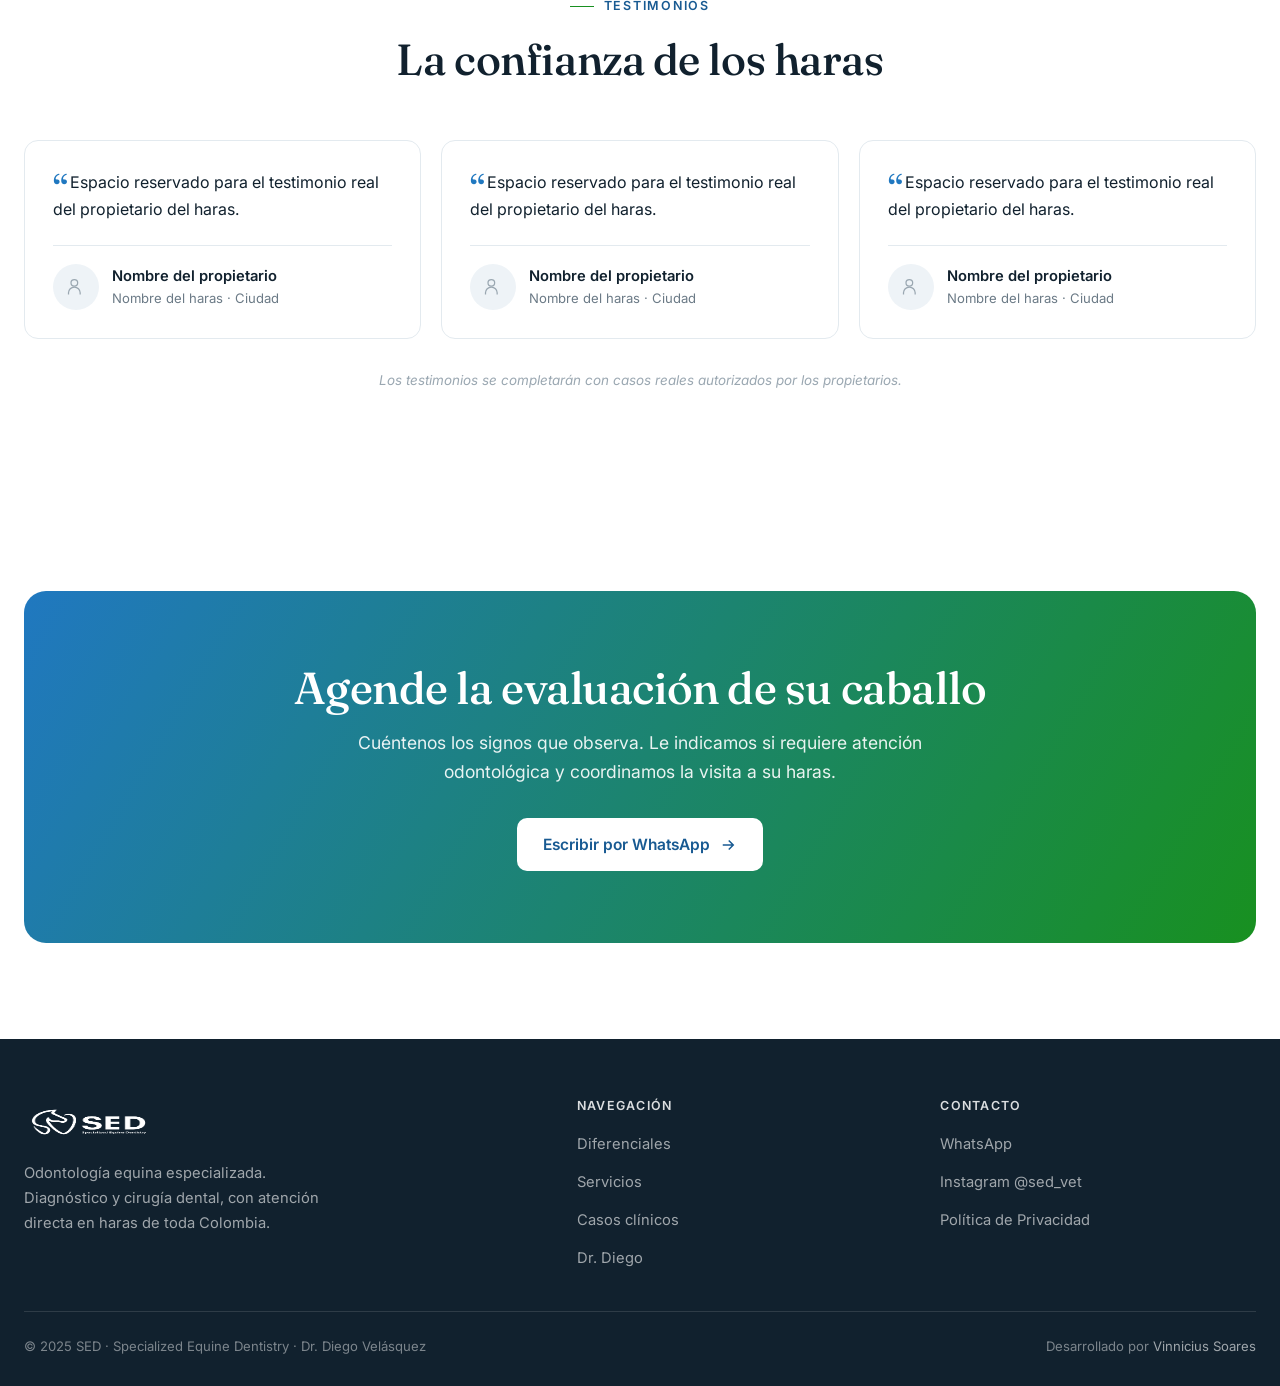
==== commit ef6e6e1d: "Update index.html" ====
--- a/index.html
+++ b/index.html
@@ -12,7 +12,7 @@
 <link rel="preconnect" href="https://fonts.googleapis.com">
 <link rel="preconnect" href="https://fonts.gstatic.com" crossorigin>
 <link href="https://fonts.googleapis.com/css2?family=Fraunces:opsz,wght@9..144,400;9..144,500;9..144,600&family=Inter:wght@400;500;600&display=swap" rel="stylesheet">
-<link rel="stylesheet" href="css/style.css">
+<link rel="stylesheet" href="css/style.css?v=2">
 </head>
 <body>
 
--- a/css/style.css
+++ b/css/style.css
@@ -467,3 +467,25 @@
   [data-reveal]{opacity:1;transform:none;}
   html{scroll-behavior:auto;}
 }
+
+
+/* ============================================================
+   LOADER (intro) — só CSS, some sozinho, respeita reduced-motion
+   ============================================================ */
+.loader{
+  position:fixed;inset:0;z-index:9999;background:#fff;
+  display:flex;align-items:center;justify-content:center;
+  animation:loaderOut .55s var(--ease) 1.5s forwards;
+}
+.loader__mark{position:relative;display:inline-block;animation:loaderSettle .9s var(--ease) both;}
+.loader__mark img{display:block;width:min(220px,52vw);height:auto;}
+.loader__sheen{
+  position:absolute;inset:0;pointer-events:none;mix-blend-mode:overlay;
+  background:linear-gradient(115deg,transparent 38%,rgba(255,255,255,.85) 50%,transparent 62%);
+  background-size:280% 100%;background-position:120% 0;
+  animation:loaderSheen 1.4s ease-out .45s forwards;
+}
+@keyframes loaderSettle{0%{opacity:0;transform:scale(.94)}100%{opacity:1;transform:scale(1)}}
+@keyframes loaderSheen{to{background-position:-60% 0}}
+@keyframes loaderOut{to{opacity:0;visibility:hidden;pointer-events:none}}
+@media(prefers-reduced-motion:reduce){.loader{animation:none;display:none;}}
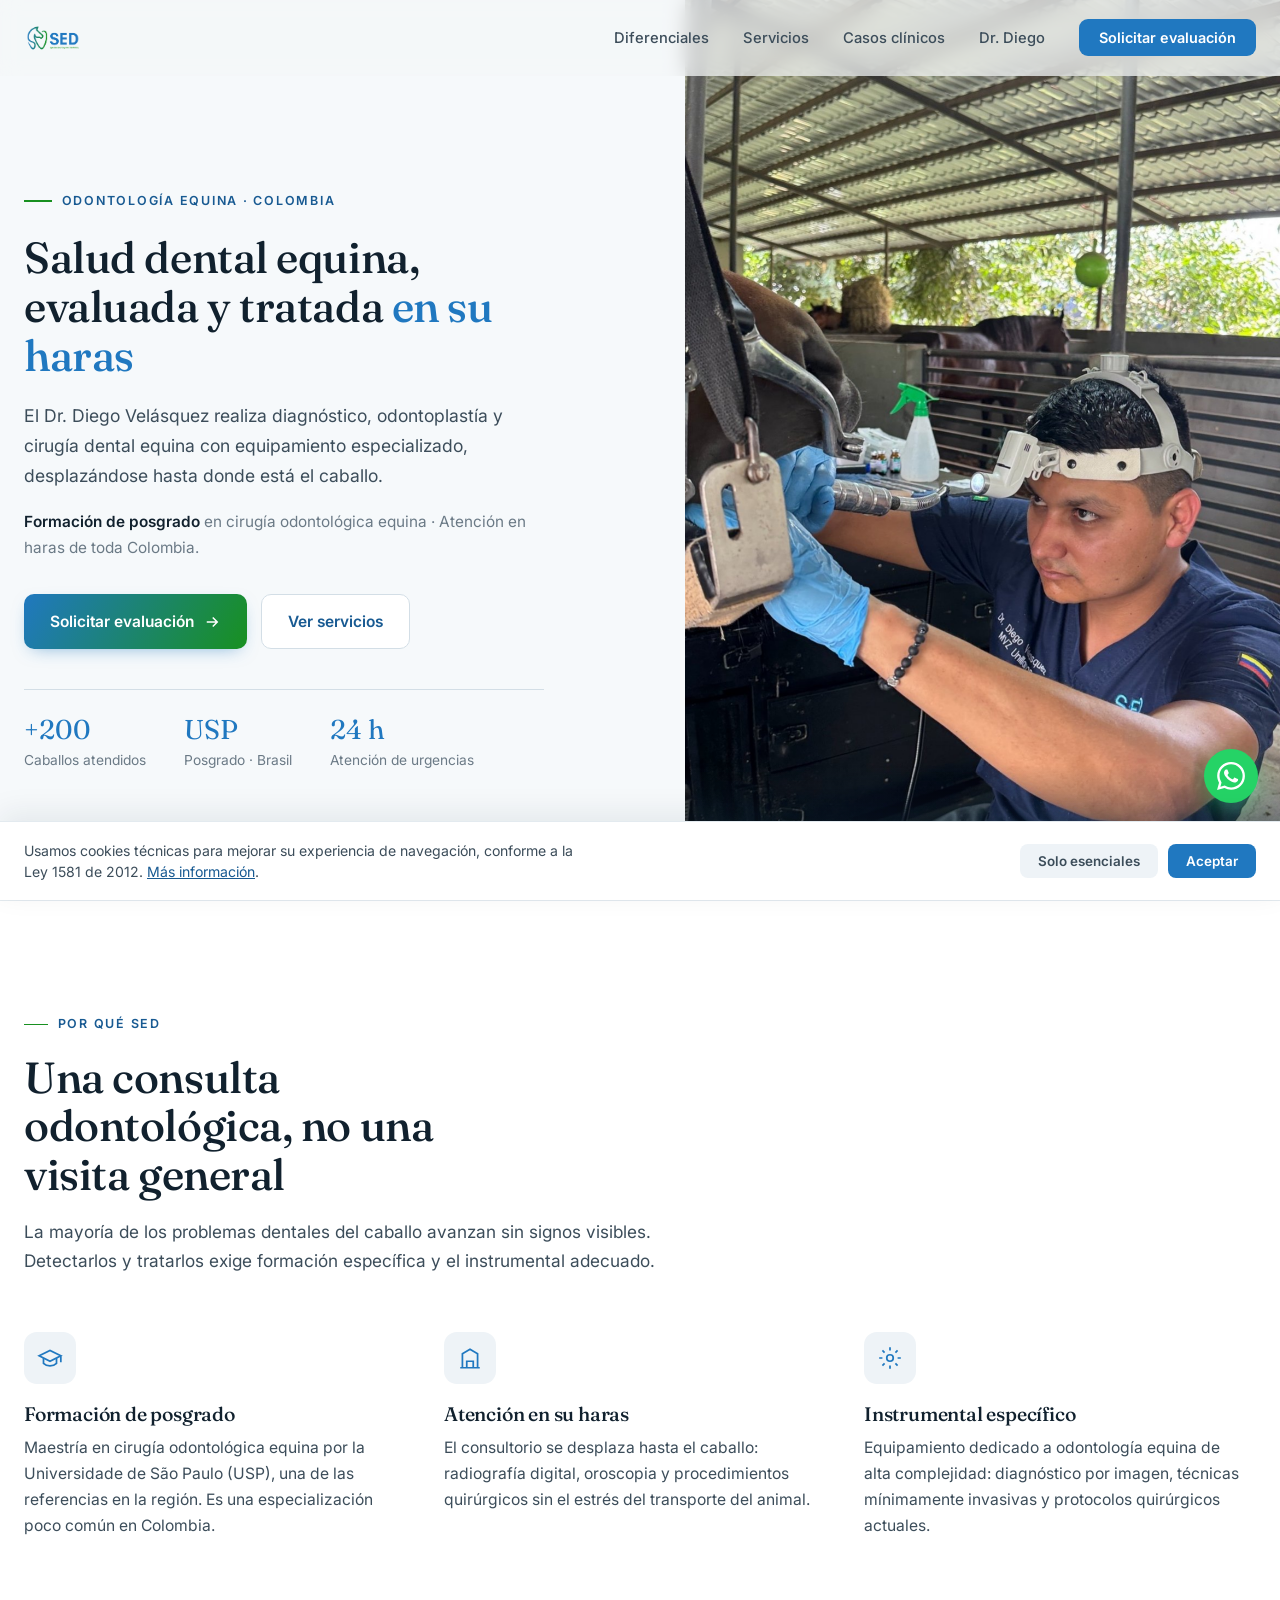
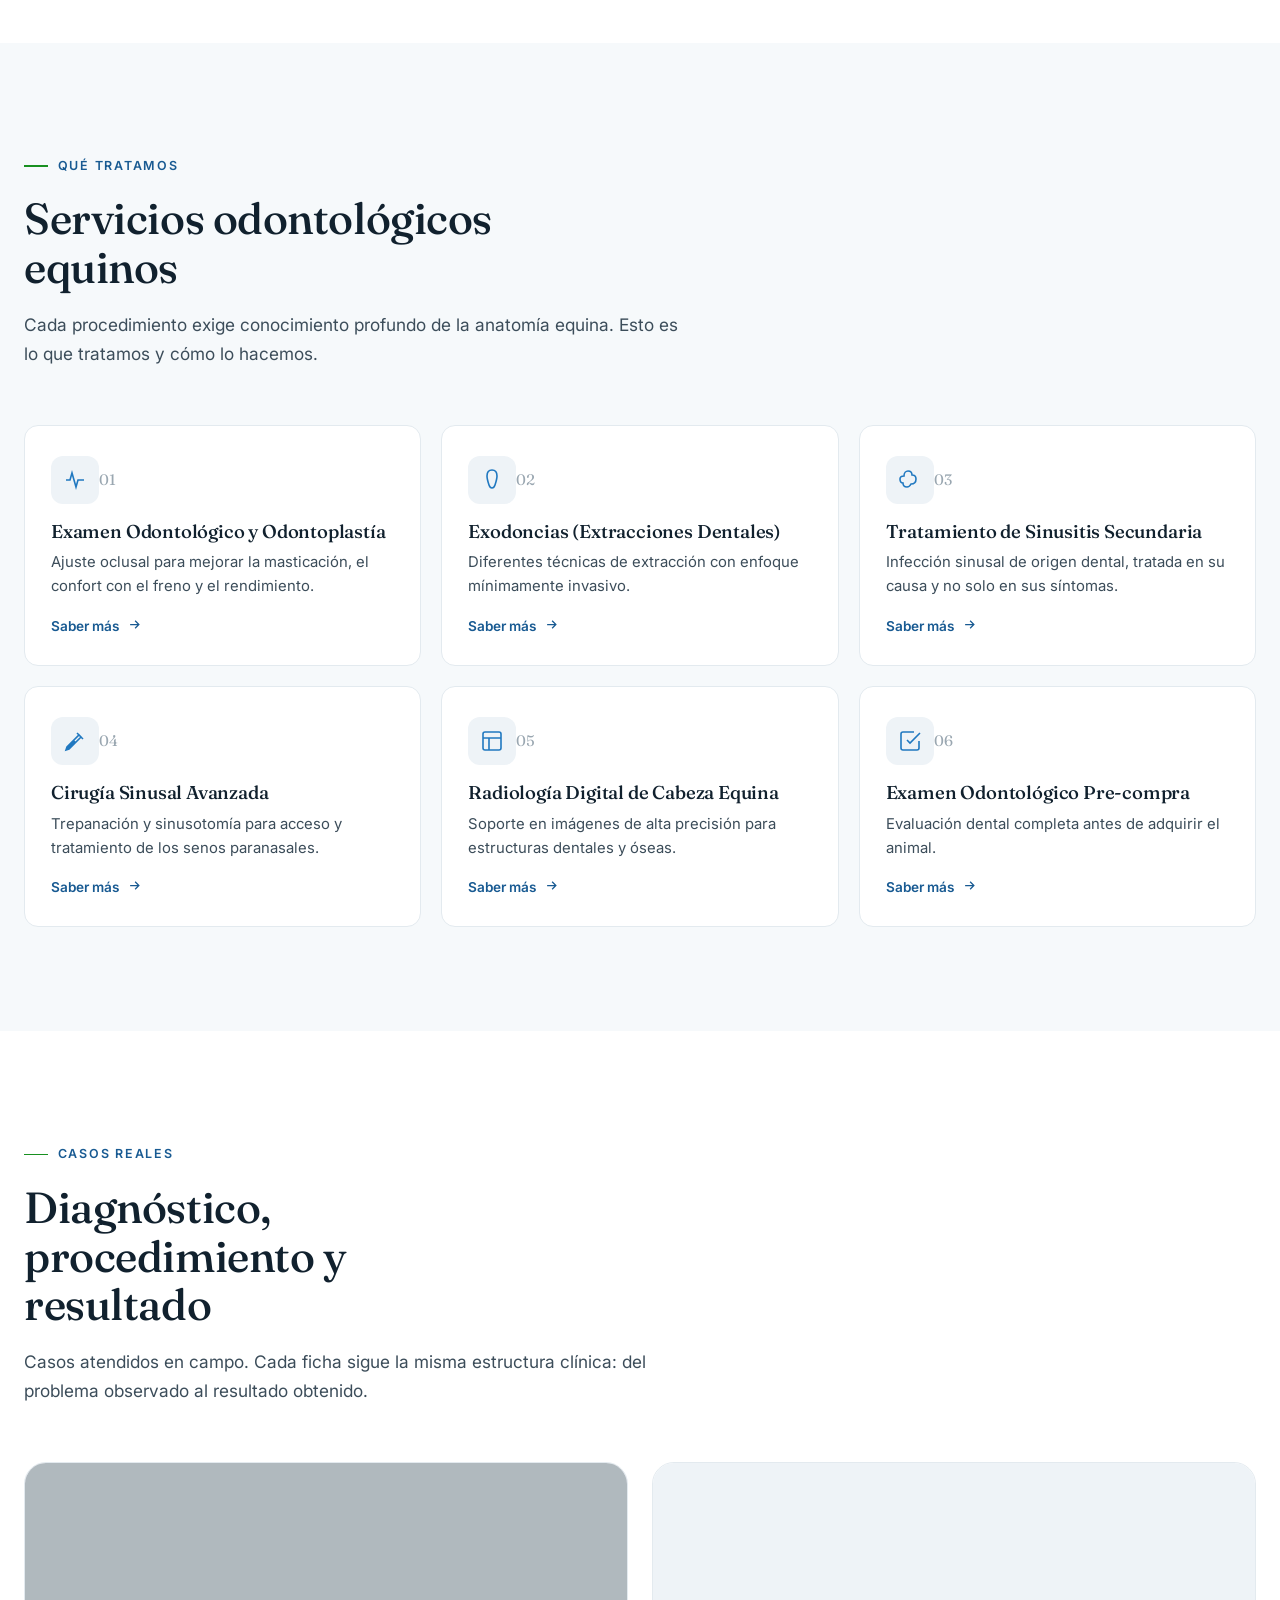
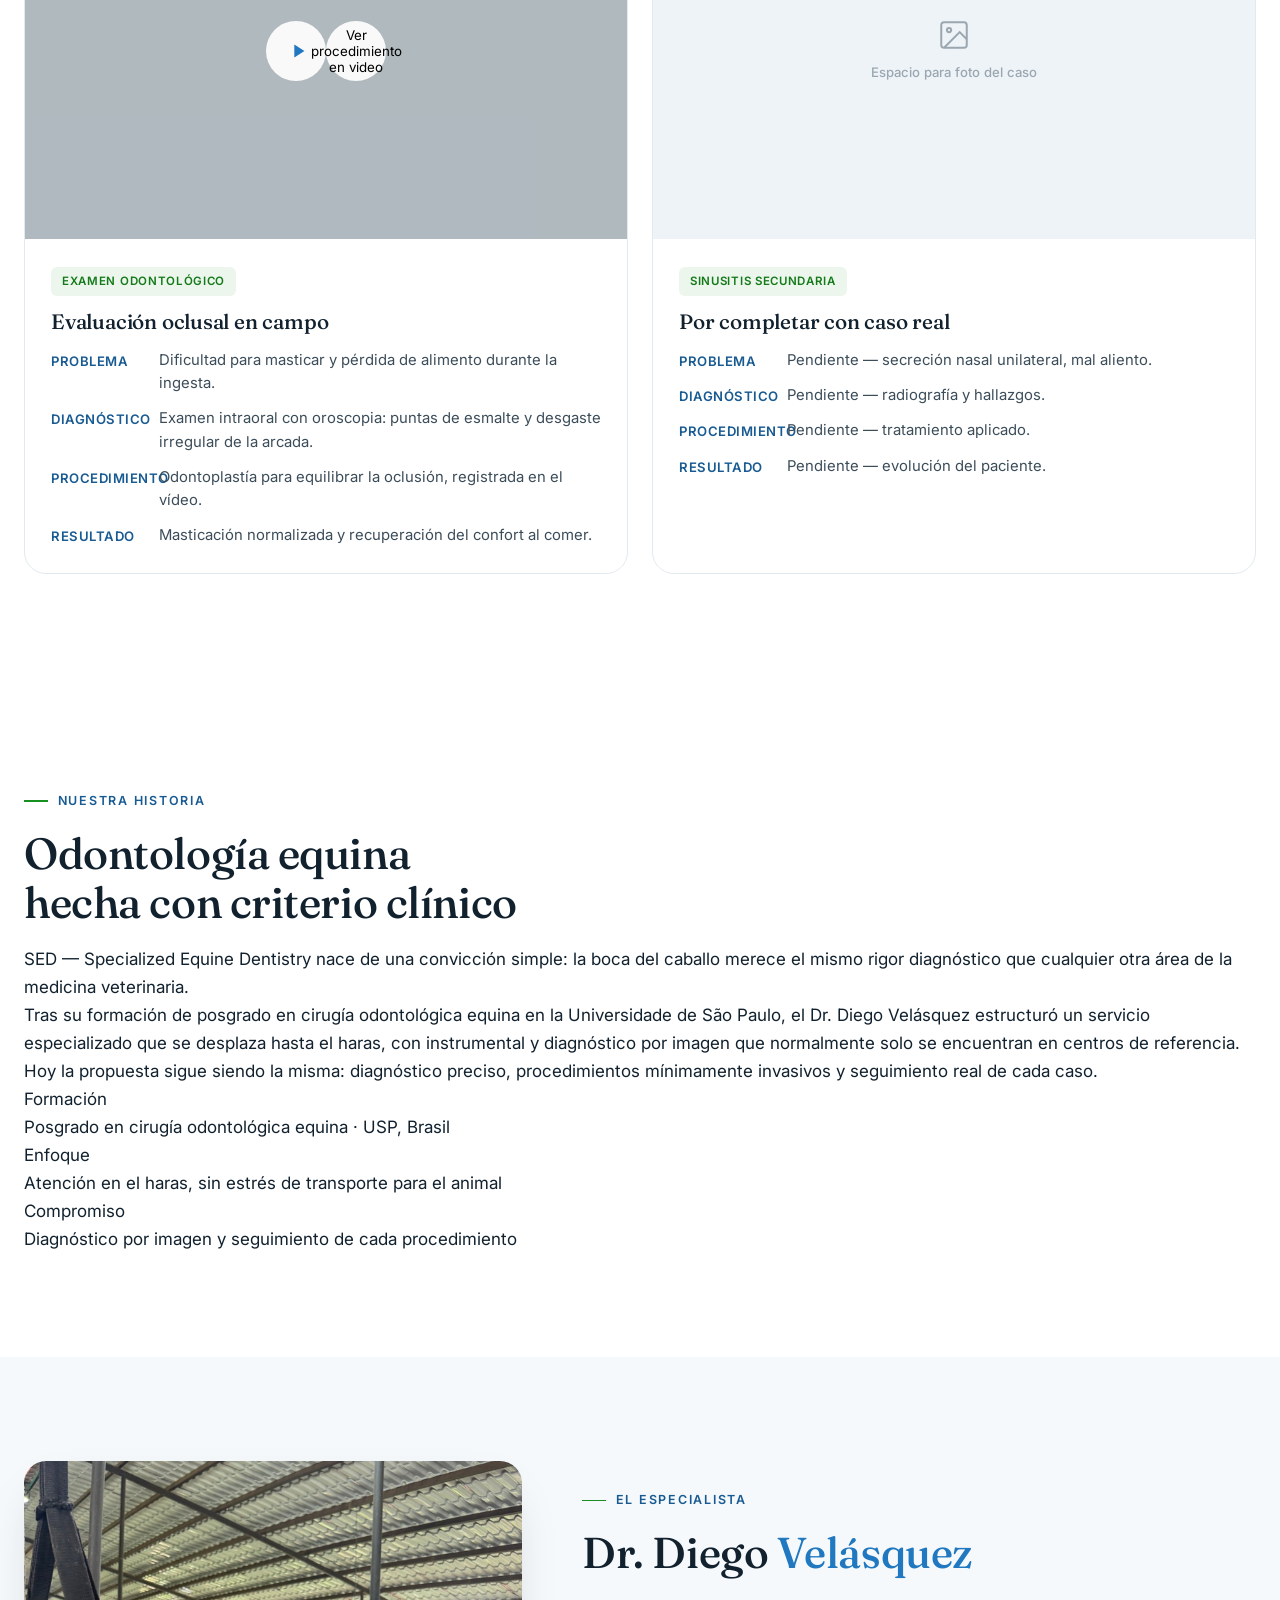
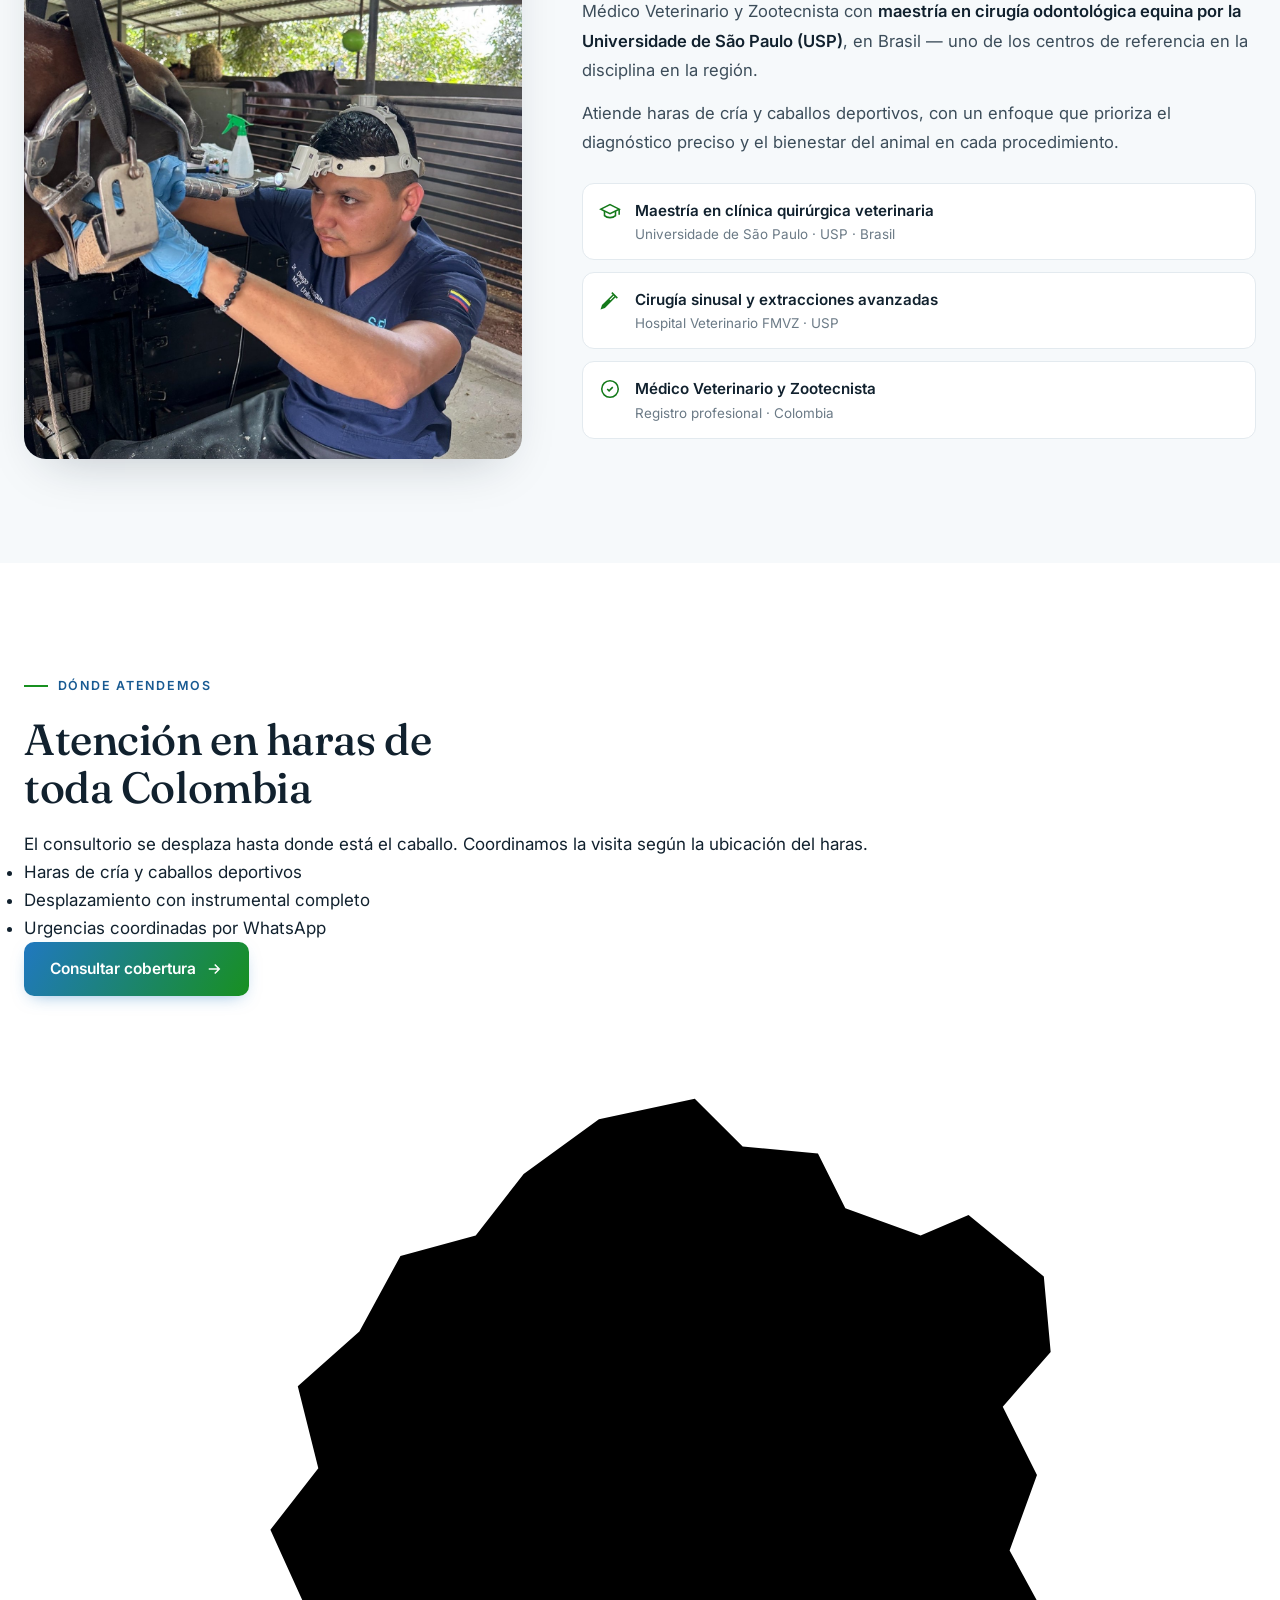
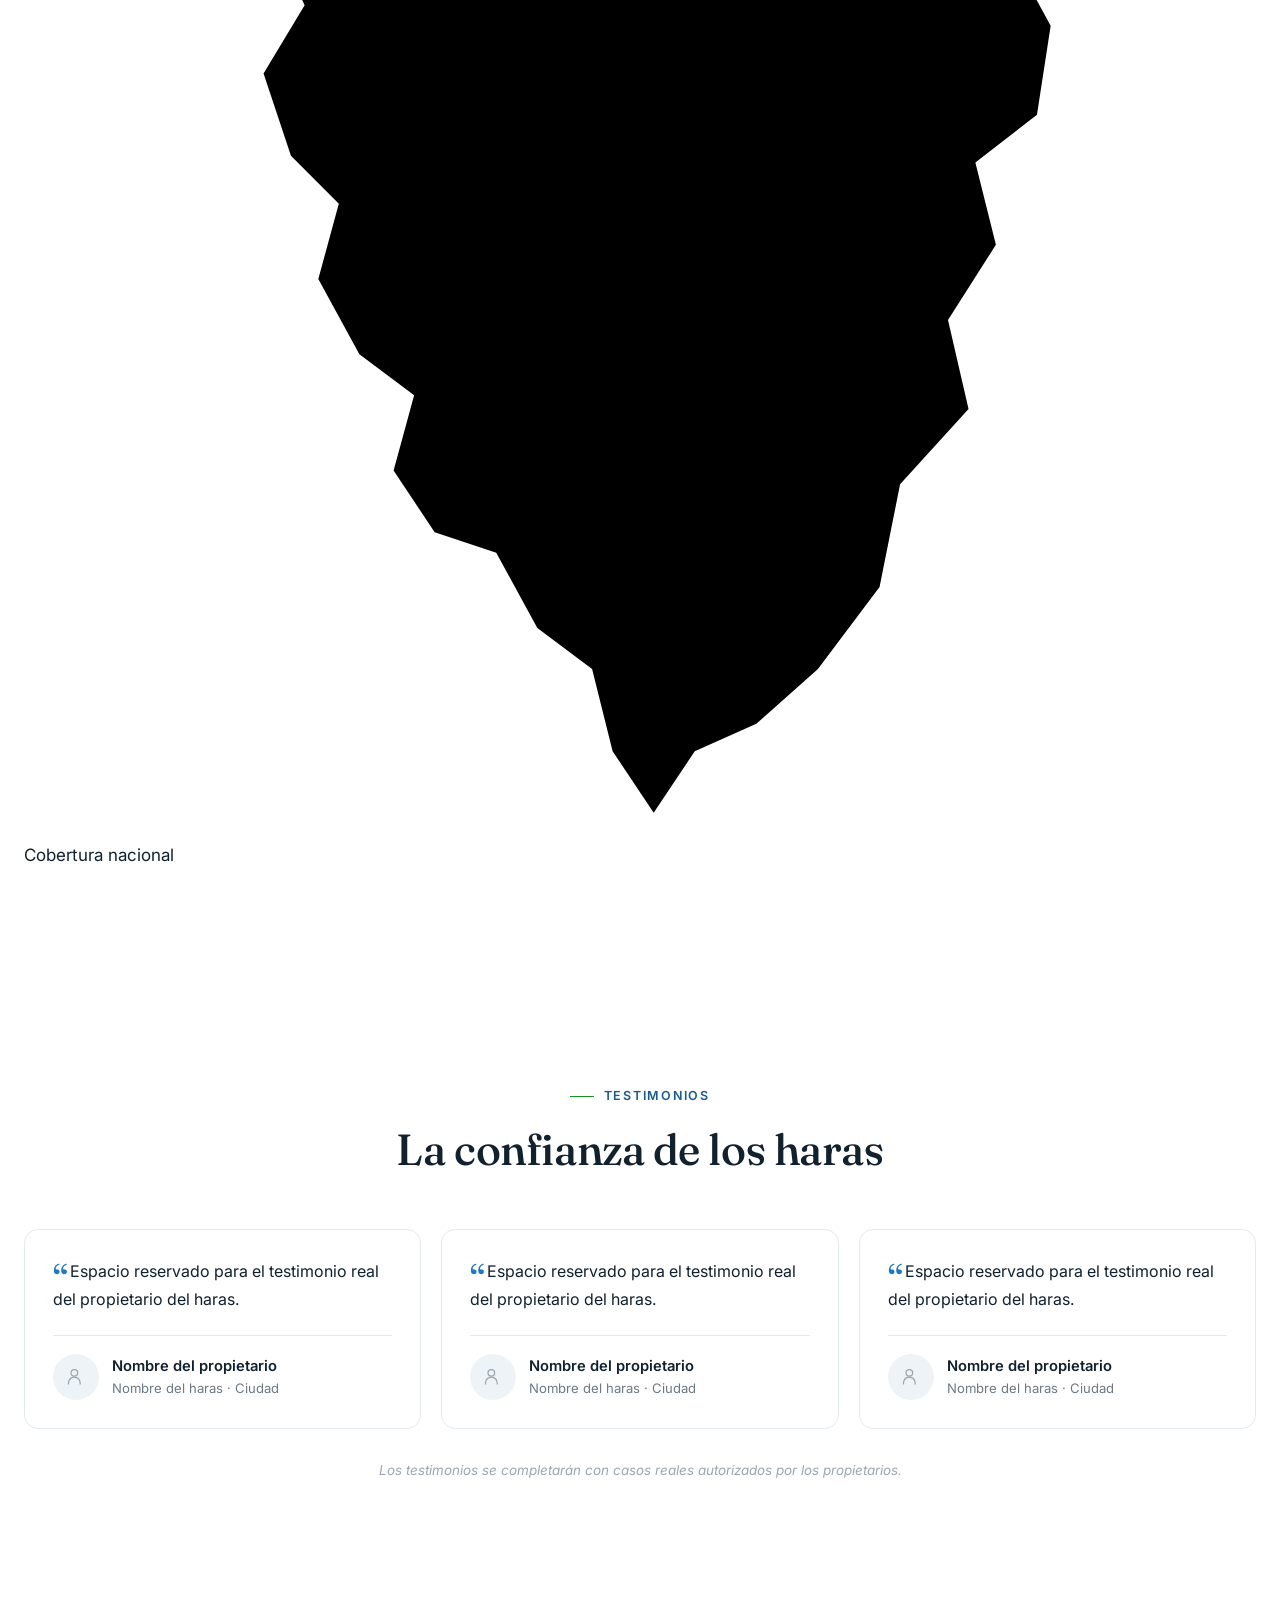
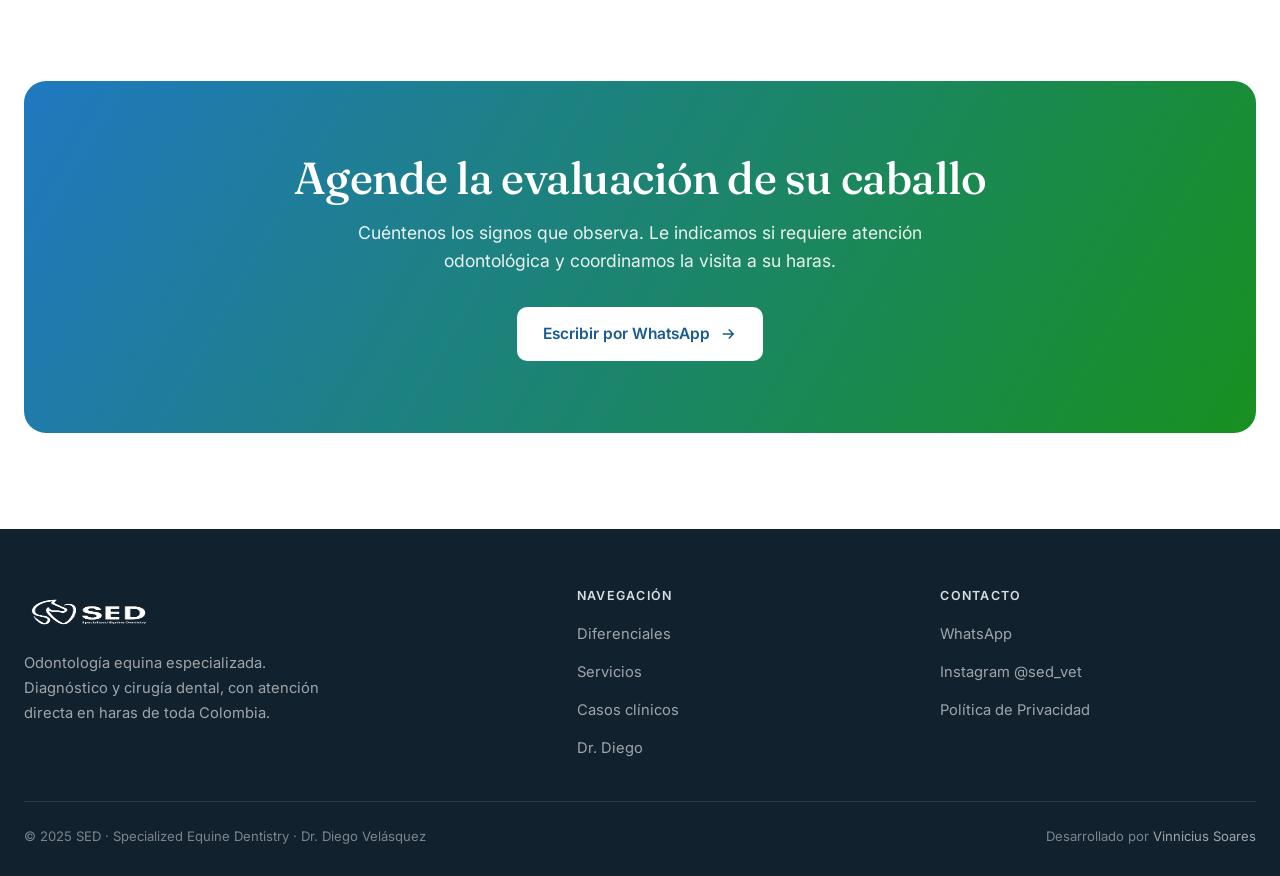
==== commit a3b9f444: "Update index.html" ====
--- a/index.html
+++ b/index.html
@@ -113,7 +113,7 @@
       <div class="section-head" data-reveal>
         <p class="eyebrow">Qué tratamos</p>
         <h2 class="section-title">Servicios odontológicos equinos</h2>
-        <p class="section-lead">Cada procedimiento exige conocimiento profundo de la anatomía equina. Seleccione un servicio para ver el detalle.</p>
+        <p class="section-lead">Cada procedimiento exige conocimiento profundo de la anatomía equina. Esto es lo que tratamos y cómo lo hacemos.</p>
       </div>
       <div class="serv__grid" id="servGrid">
         <!-- cards generados desde main.js a partir de datos reales -->
@@ -134,7 +134,15 @@
         <!-- CASO 1 — real, con vídeo -->
         <article class="case" data-reveal data-delay="1">
           <div class="case__media">
-            <video src="assets/videos/examen-odontologico.mp4" poster="assets/images/examen-poster.jpg" controls preload="none" playsinline width="600" height="375"></video>
+            <!-- Vídeo via YouTube (substituir VIDEO_ID pelo link que o Dr. Diego enviar) -->
+            <div class="case__video" data-yt="VIDEO_ID">
+              <button class="case__play" type="button" aria-label="Reproducir video">
+                <span class="case__play-icon" aria-hidden="true">
+                  <svg viewBox="0 0 24 24" fill="currentColor"><path d="M8 5v14l11-7z"/></svg>
+                </span>
+                <span class="case__play-label">Ver procedimiento en video</span>
+              </button>
+            </div>
           </div>
           <div class="case__body">
             <span class="case__tag">Examen odontológico</span>
@@ -166,6 +174,25 @@
           </div>
         </article>
 
+      </div>
+    </div>
+  </section>
+
+  <!-- ===================== HISTORIA ===================== -->
+  <!-- TEXTO GENÉRICO — el Dr. Diego debe validar/ajustar fechas y datos reales -->
+  <section class="section story" id="historia">
+    <div class="container story__grid">
+      <div class="story__text" data-reveal>
+        <p class="eyebrow">Nuestra historia</p>
+        <h2 class="section-title">Odontología equina hecha con criterio clínico</h2>
+        <p class="story__lead">SED — Specialized Equine Dentistry nace de una convicción simple: la boca del caballo merece el mismo rigor diagnóstico que cualquier otra área de la medicina veterinaria.</p>
+        <p class="story__p">Tras su formación de posgrado en cirugía odontológica equina en la Universidade de São Paulo, el Dr. Diego Velásquez estructuró un servicio especializado que se desplaza hasta el haras, con instrumental y diagnóstico por imagen que normalmente solo se encuentran en centros de referencia.</p>
+        <p class="story__p">Hoy la propuesta sigue siendo la misma: diagnóstico preciso, procedimientos mínimamente invasivos y seguimiento real de cada caso.</p>
+      </div>
+      <div class="story__marks" data-reveal data-delay="1">
+        <div class="story__mark"><dt>Formación</dt><dd>Posgrado en cirugía odontológica equina · USP, Brasil</dd></div>
+        <div class="story__mark"><dt>Enfoque</dt><dd>Atención en el haras, sin estrés de transporte para el animal</dd></div>
+        <div class="story__mark"><dt>Compromiso</dt><dd>Diagnóstico por imagen y seguimiento de cada procedimiento</dd></div>
       </div>
     </div>
   </section>
@@ -199,6 +226,32 @@
     </div>
   </section>
 
+  <!-- ===================== COBERTURA / MAPA ===================== -->
+  <section class="section cover" id="cobertura">
+    <div class="container cover__grid">
+      <div class="cover__text" data-reveal>
+        <p class="eyebrow">Dónde atendemos</p>
+        <h2 class="section-title">Atención en haras de toda Colombia</h2>
+        <p class="cover__lead">El consultorio se desplaza hasta donde está el caballo. Coordinamos la visita según la ubicación del haras.</p>
+        <ul class="cover__list">
+          <li><span class="cover__dot" aria-hidden="true"></span> Haras de cría y caballos deportivos</li>
+          <li><span class="cover__dot" aria-hidden="true"></span> Desplazamiento con instrumental completo</li>
+          <li><span class="cover__dot" aria-hidden="true"></span> Urgencias coordinadas por WhatsApp</li>
+        </ul>
+        <a class="btn btn--primary" href="https://wa.link/wzy3jo" target="_blank" rel="noopener">Consultar cobertura <svg viewBox="0 0 24 24" fill="none" stroke="currentColor" stroke-width="2"><path d="M5 12h14M13 6l6 6-6 6"/></svg></a>
+      </div>
+      <figure class="cover__map" data-reveal data-delay="1" aria-label="Mapa de Colombia — atención en todo el país">
+        <svg viewBox="0 0 360 420" role="img" xmlns="http://www.w3.org/2000/svg">
+          <title>Colombia</title>
+          <path class="cover__map-shape" d="M168 36 L196 30 L210 44 L232 46 L240 62 L262 70 L276 64 L298 82 L300 104 L286 120 L296 140 L288 162 L300 184 L296 210 L278 224 L284 248 L270 270 L276 296 L256 318 L250 348 L232 372 L214 388 L196 396 L184 414 L172 396 L166 372 L150 360 L138 338 L120 332 L108 314 L114 292 L98 280 L86 258 L92 236 L78 222 L70 198 L82 178 L72 156 L86 138 L80 114 L98 98 L110 76 L132 70 L146 52 Z"/>
+          <circle class="cover__map-pin" cx="150" cy="250" r="7"/>
+          <circle class="cover__map-pulse" cx="150" cy="250" r="7"/>
+        </svg>
+        <figcaption class="cover__map-cap">Cobertura nacional</figcaption>
+      </figure>
+    </div>
+  </section>
+
   <!-- ===================== TESTIMONIOS ===================== -->
   <section class="section" id="testimonios">
     <div class="container">
@@ -289,20 +342,6 @@
   <svg viewBox="0 0 24 24" aria-hidden="true"><path d="M17.47 14.38c-.3-.15-1.76-.87-2.03-.97-.27-.1-.47-.15-.67.15-.2.3-.77.97-.94 1.16-.17.2-.35.22-.64.07-.3-.15-1.26-.46-2.39-1.48-.88-.79-1.48-1.76-1.65-2.06-.17-.3-.02-.46.13-.6.13-.14.3-.35.45-.52.15-.18.2-.3.3-.5.1-.2.05-.37-.02-.52-.08-.15-.67-1.61-.92-2.21-.24-.58-.49-.5-.67-.51h-.57c-.2 0-.52.07-.8.37-.27.3-1.04 1.01-1.04 2.48 0 1.46 1.07 2.87 1.21 3.07.15.2 2.1 3.2 5.08 4.49.71.3 1.26.49 1.69.63.71.22 1.36.19 1.87.12.57-.09 1.76-.72 2-1.41.25-.7.25-1.29.18-1.41-.08-.13-.27-.2-.57-.35M12.05 21.79h-.01a9.87 9.87 0 01-5.03-1.38l-.36-.21-3.74.98 1-3.65-.24-.37a9.86 9.86 0 01-1.51-5.26c0-5.45 4.44-9.88 9.89-9.88 2.64 0 5.12 1.03 6.99 2.9a9.82 9.82 0 012.89 6.99c0 5.45-4.44 9.88-9.89 9.88M20.46 3.49A11.81 11.81 0 0012.05 0C5.5 0 .16 5.34.16 11.89c0 2.1.55 4.14 1.59 5.95L.06 24l6.3-1.65a11.88 11.88 0 005.69 1.45h.01c6.55 0 11.89-5.34 11.89-11.89 0-3.18-1.24-6.16-3.49-8.41"/></svg>
 </a>
 
-<!-- ===================== DIALOG (modal servicio) ===================== -->
-<dialog class="dialog" id="servDialog" aria-labelledby="dialogTitle">
-  <div class="dialog__head">
-    <div>
-      <p class="dialog__tag" id="dialogTag"></p>
-      <h3 class="dialog__title" id="dialogTitle"></h3>
-    </div>
-    <button class="dialog__close" id="dialogClose" aria-label="Cerrar">
-      <svg viewBox="0 0 24 24" aria-hidden="true"><path d="M18 6L6 18M6 6l12 12"/></svg>
-    </button>
-  </div>
-  <div class="dialog__body" id="dialogBody"></div>
-</dialog>
-
 <!-- ===================== DIALOG (privacidad) ===================== -->
 <dialog class="dialog" id="privDialog" aria-labelledby="privTitle">
   <div class="dialog__head">
--- a/css/style.css
+++ b/css/style.css
@@ -191,15 +191,17 @@
   font-size:.78rem;font-weight:600;letter-spacing:.14em;text-transform:uppercase;
   color:var(--azul-700);margin-bottom:22px;
   display:inline-flex;align-items:center;gap:.6rem;
+  opacity:0;animation:heroRise .8s var(--ease) .1s forwards;
 }
 .hero__eyebrow::before{content:"";width:28px;height:1.5px;background:var(--verde);}
-.hero__title{font-size:clamp(2.2rem,3.4vw,3.3rem);margin-bottom:22px;}
+.hero__title{font-size:clamp(2.2rem,3.4vw,3.3rem);margin-bottom:22px;opacity:0;animation:heroRise .9s var(--ease) .22s forwards;}
 .hero__title em{font-style:normal;color:var(--azul);}
-.hero__text{font-size:1.1rem;color:var(--ink-2);margin-bottom:18px;line-height:1.7;}
-.hero__meta{font-size:.96rem;color:var(--ink-3);margin-bottom:34px;}
+.hero__text{font-size:1.1rem;color:var(--ink-2);margin-bottom:18px;line-height:1.7;opacity:0;animation:heroRise .9s var(--ease) .34s forwards;}
+.hero__meta{font-size:.96rem;color:var(--ink-3);margin-bottom:34px;opacity:0;animation:heroRise .9s var(--ease) .44s forwards;}
 .hero__meta strong{color:var(--ink);font-weight:600;}
-.hero__actions{display:flex;gap:14px;flex-wrap:wrap;margin-bottom:40px;}
-.hero__facts{display:flex;gap:38px;flex-wrap:wrap;border-top:1px solid var(--line-2);padding-top:26px;}
+.hero__actions{display:flex;gap:14px;flex-wrap:wrap;margin-bottom:40px;opacity:0;animation:heroRise .9s var(--ease) .54s forwards;}
+.hero__facts{display:flex;gap:38px;flex-wrap:wrap;border-top:1px solid var(--line-2);padding-top:26px;opacity:0;animation:heroRise .9s var(--ease) .66s forwards;}
+@keyframes heroRise{from{opacity:0;transform:translateY(20px);}to{opacity:1;transform:none;}}
 .hero__fact dt{font-family:var(--serif);font-size:1.7rem;color:var(--azul);line-height:1;}
 .hero__fact dd{font-size:.86rem;color:var(--ink-3);margin-top:5px;}
 
@@ -209,18 +211,21 @@
   overflow:hidden;
 }
 .hero__media img{
-  width:100%;height:100%;
+  width:100%;height:108%;
   object-fit:cover;object-position:60% 35%;
-  display:block;
-}
+  display:block;will-change:transform;
+  transform:translateY(var(--py,0)) scale(1.05);
+  animation:heroZoom 1.5s var(--ease) both;
+}
+@keyframes heroZoom{from{opacity:.45;transform:scale(1.12);}to{opacity:1;transform:translateY(var(--py,0)) scale(1.05);}}
+/* tagline ancorado no rodapé da foto, faixa com gradiente — não flutua mais sobre o rosto */
 .hero__tagline{
-  position:absolute;left:24px;bottom:24px;
-  background:rgba(17,33,46,.82);
-  -webkit-backdrop-filter:blur(8px);backdrop-filter:blur(8px);
-  color:#fff;padding:13px 18px;border-radius:12px;
-}
-.hero__tagline strong{display:block;font-weight:600;font-size:.96rem;}
-.hero__tagline span{font-size:.82rem;color:rgba(255,255,255,.8);}
+  position:absolute;left:0;right:0;bottom:0;z-index:2;
+  background:linear-gradient(to top,rgba(17,33,46,.92),rgba(17,33,46,.45) 55%,transparent);
+  color:#fff;padding:56px 30px 24px;
+}
+.hero__tagline strong{display:block;font-weight:600;font-size:1.02rem;}
+.hero__tagline span{font-size:.85rem;color:rgba(255,255,255,.82);}
 
 /* tablet/mobile: empilha, foto vira faixa horizontal abaixo do texto */
 @media(max-width:900px){
@@ -238,7 +243,7 @@
     aspect-ratio:16/10;
     margin-top:36px;
   }
-  .hero__media img{object-position:60% 30%;}
+  .hero__media img{object-position:60% 30%;height:100%;}
 }
 @media(max-width:520px){
   .hero__media{aspect-ratio:4/3;}
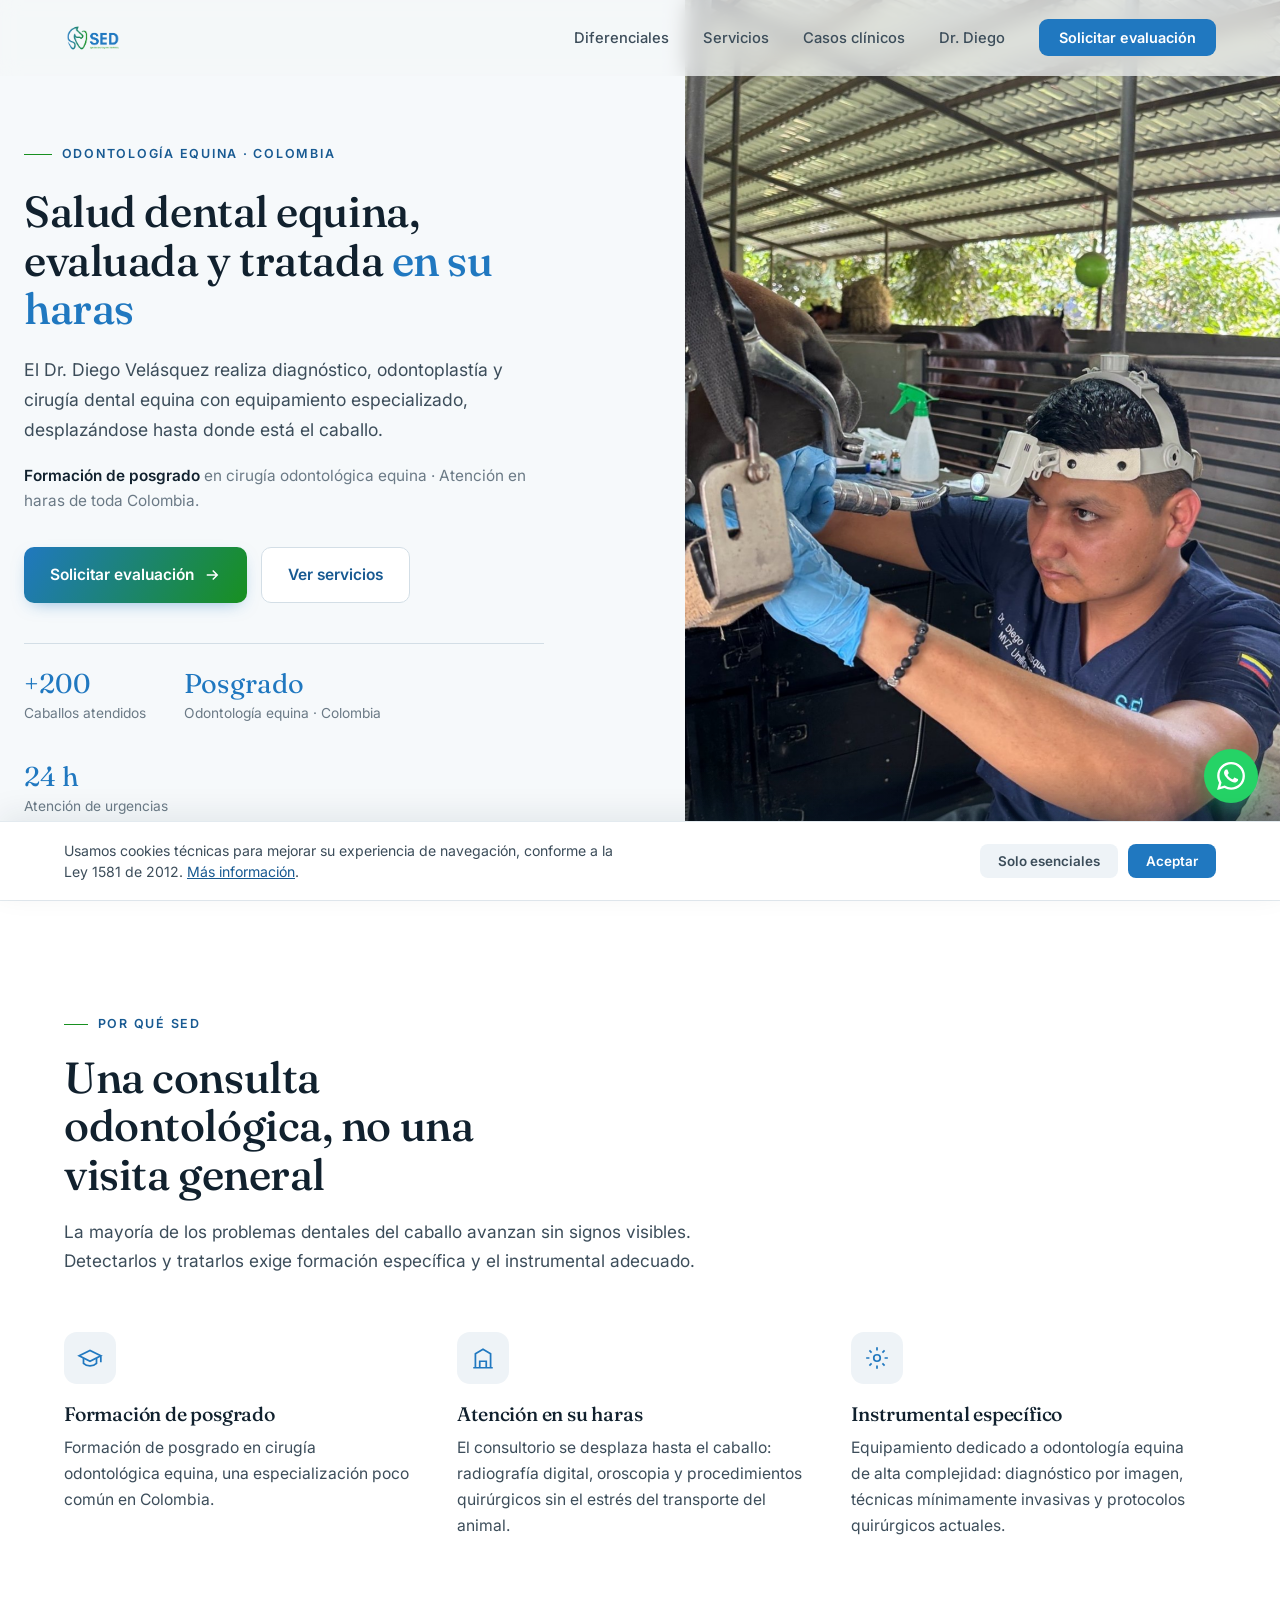
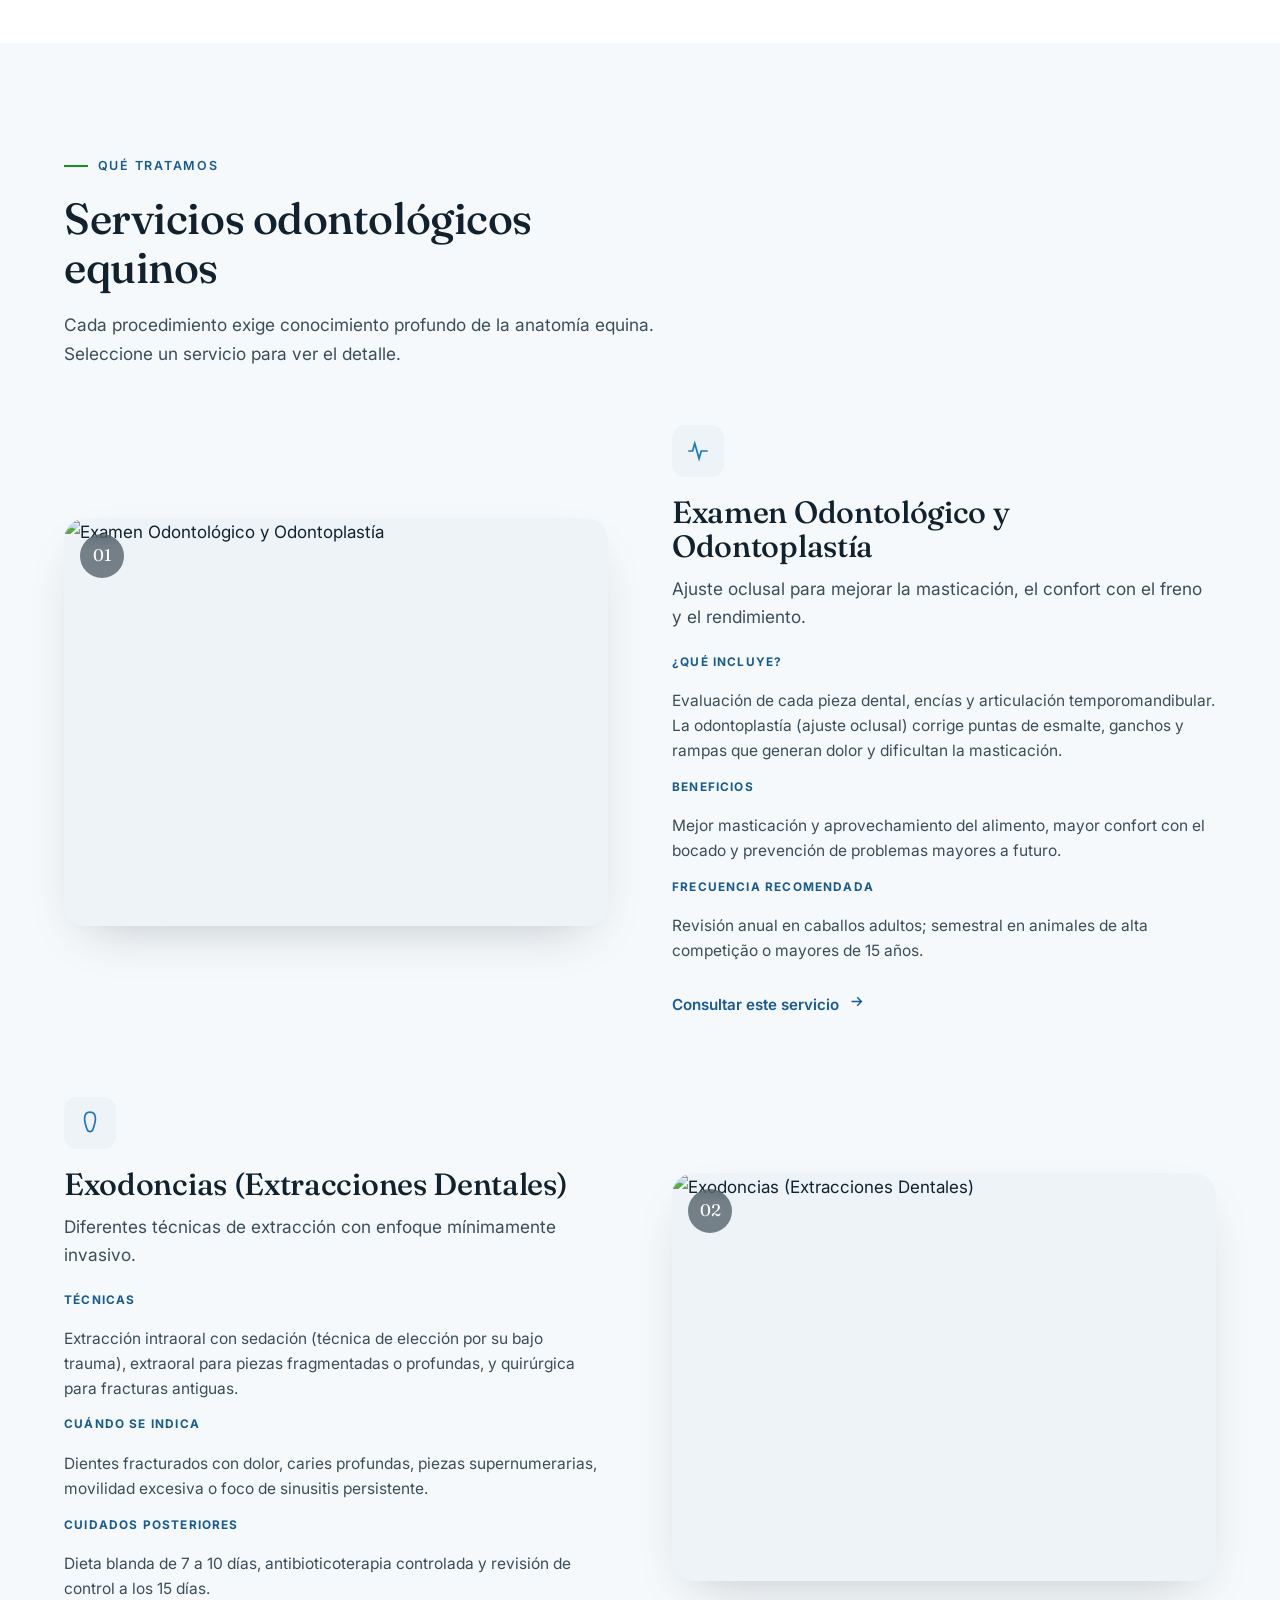
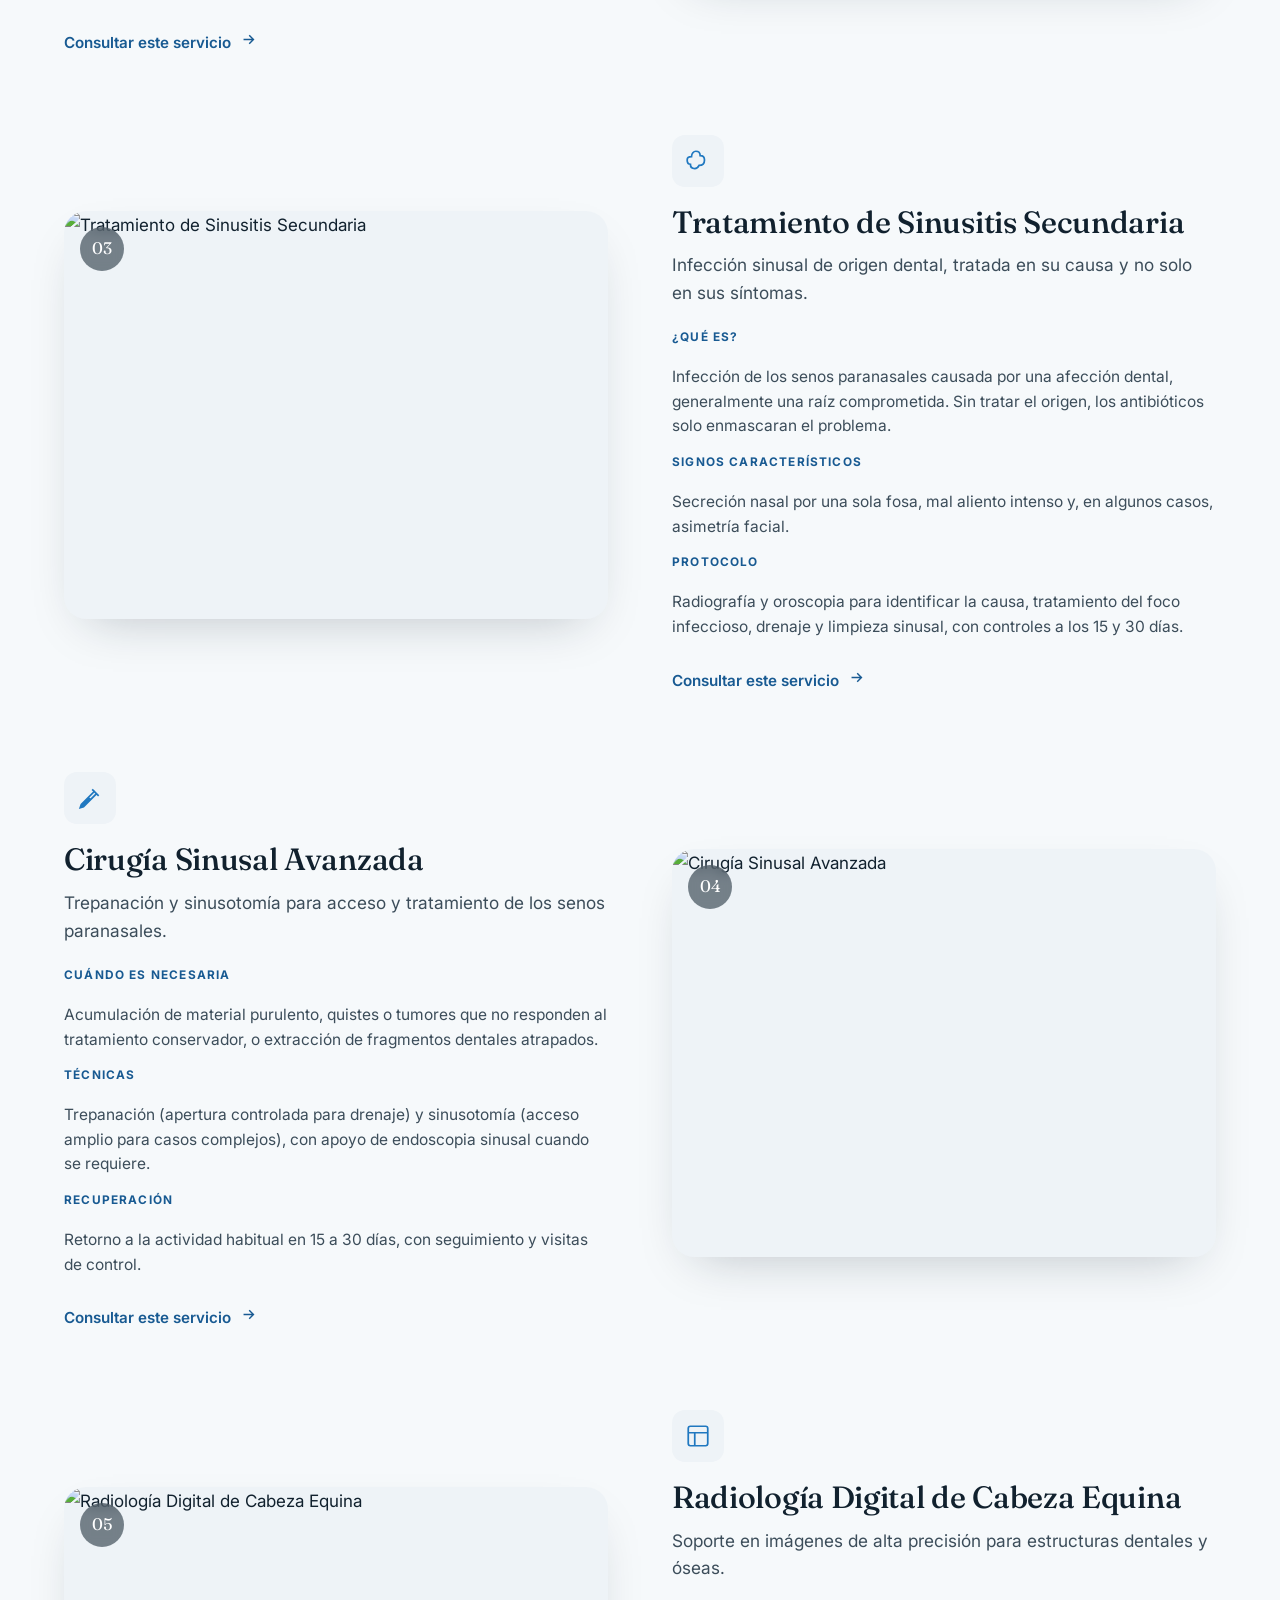
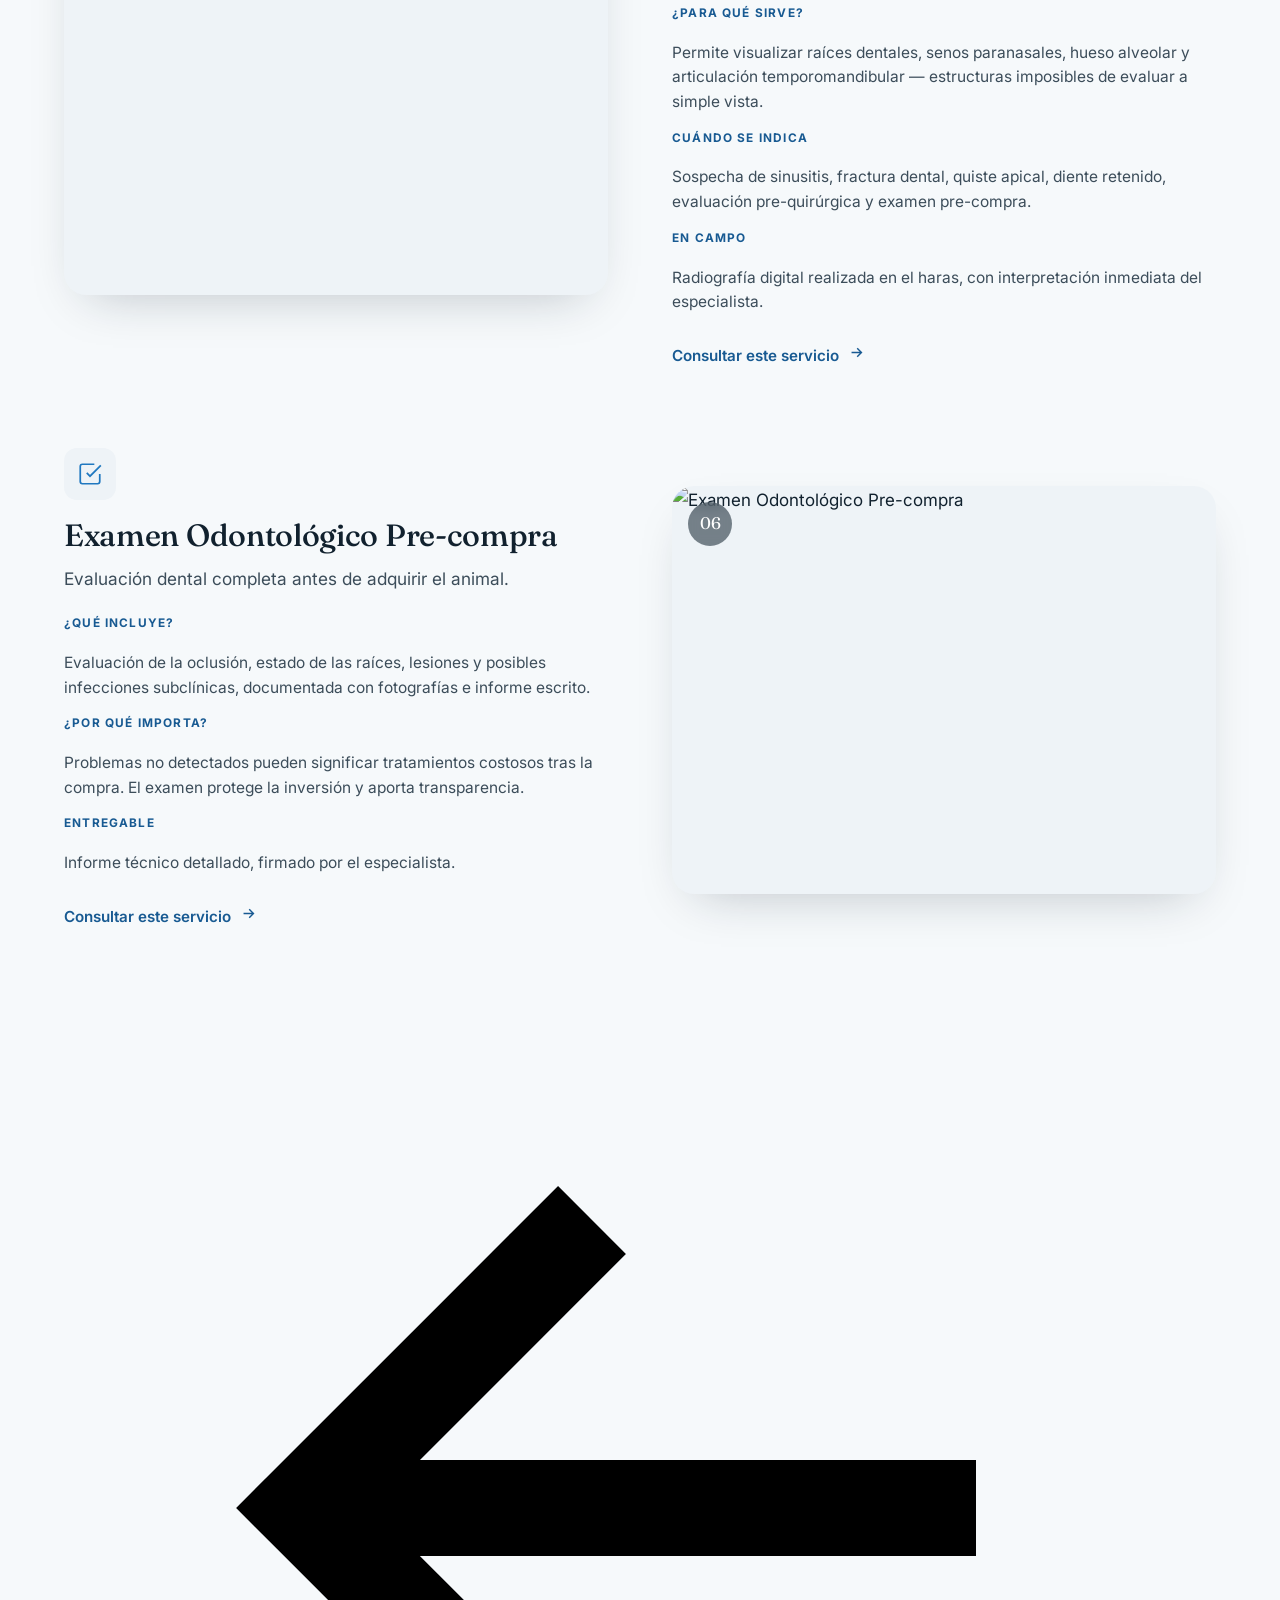
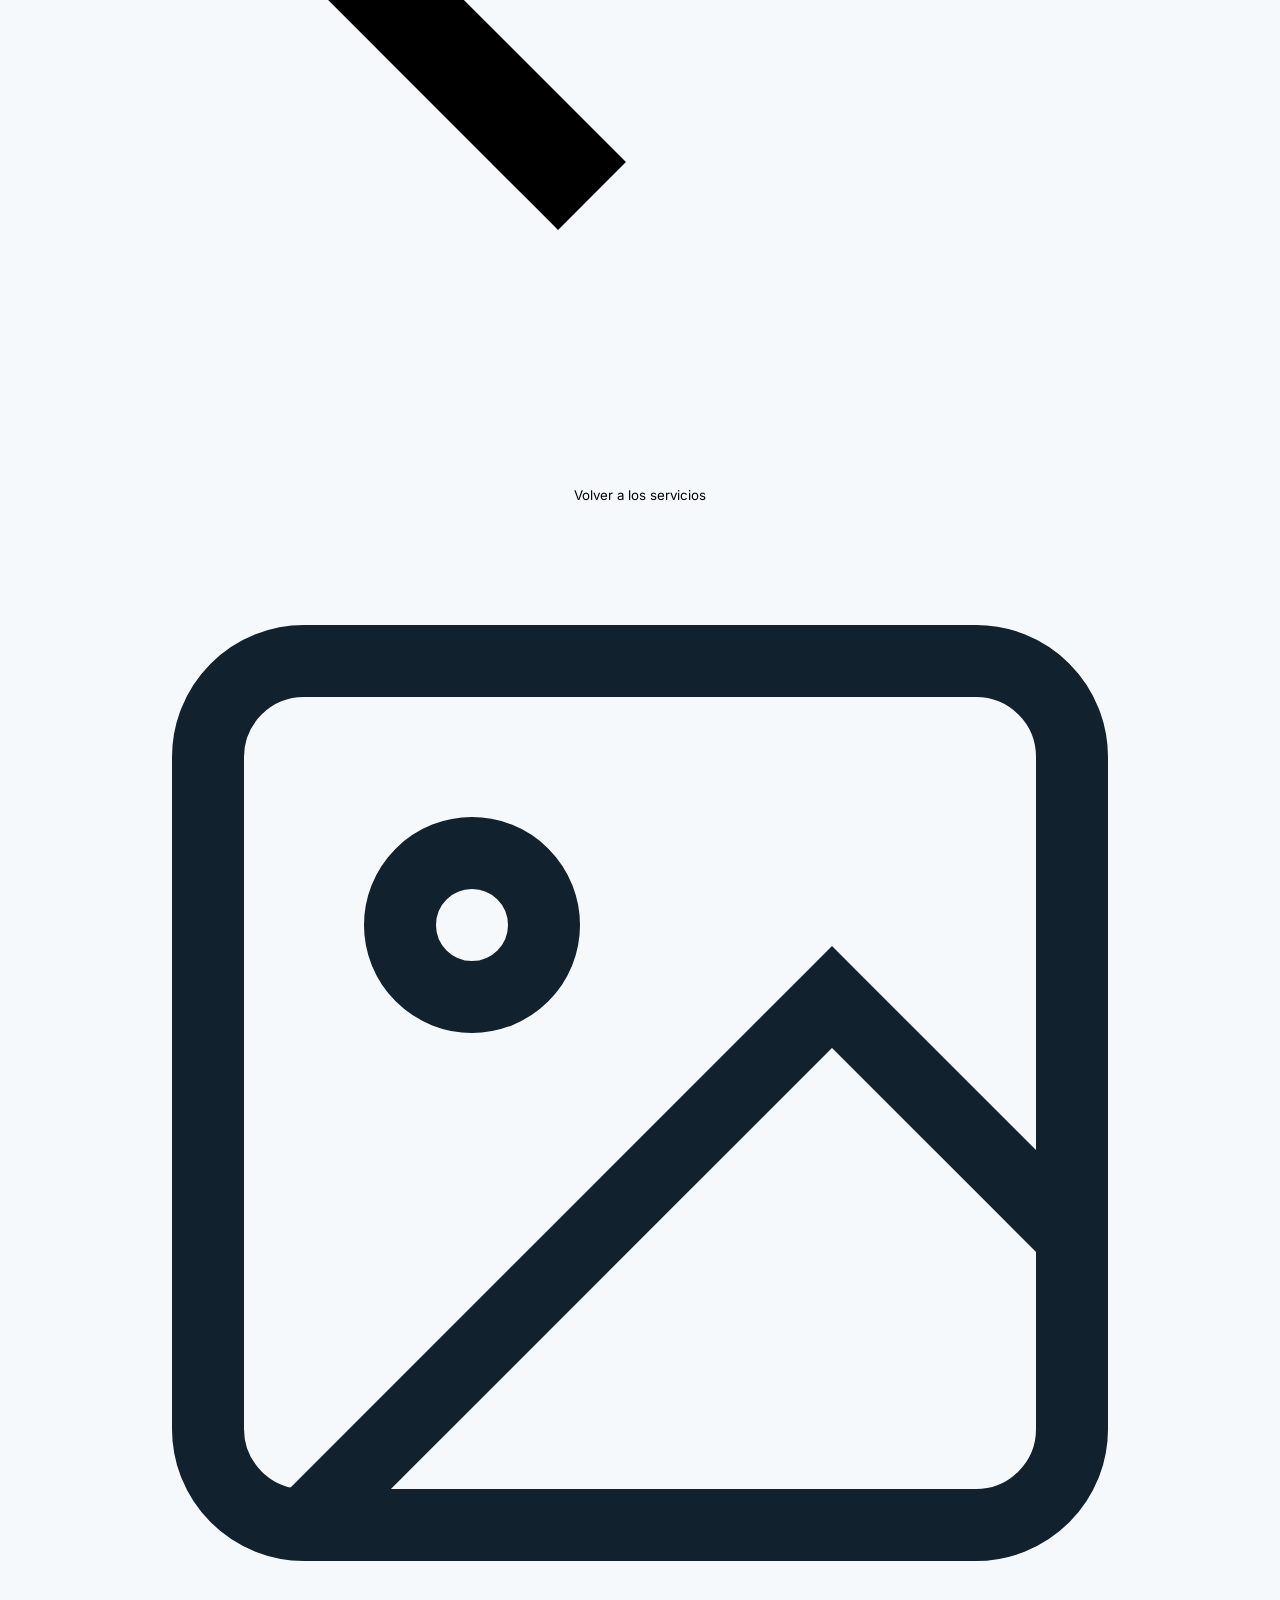
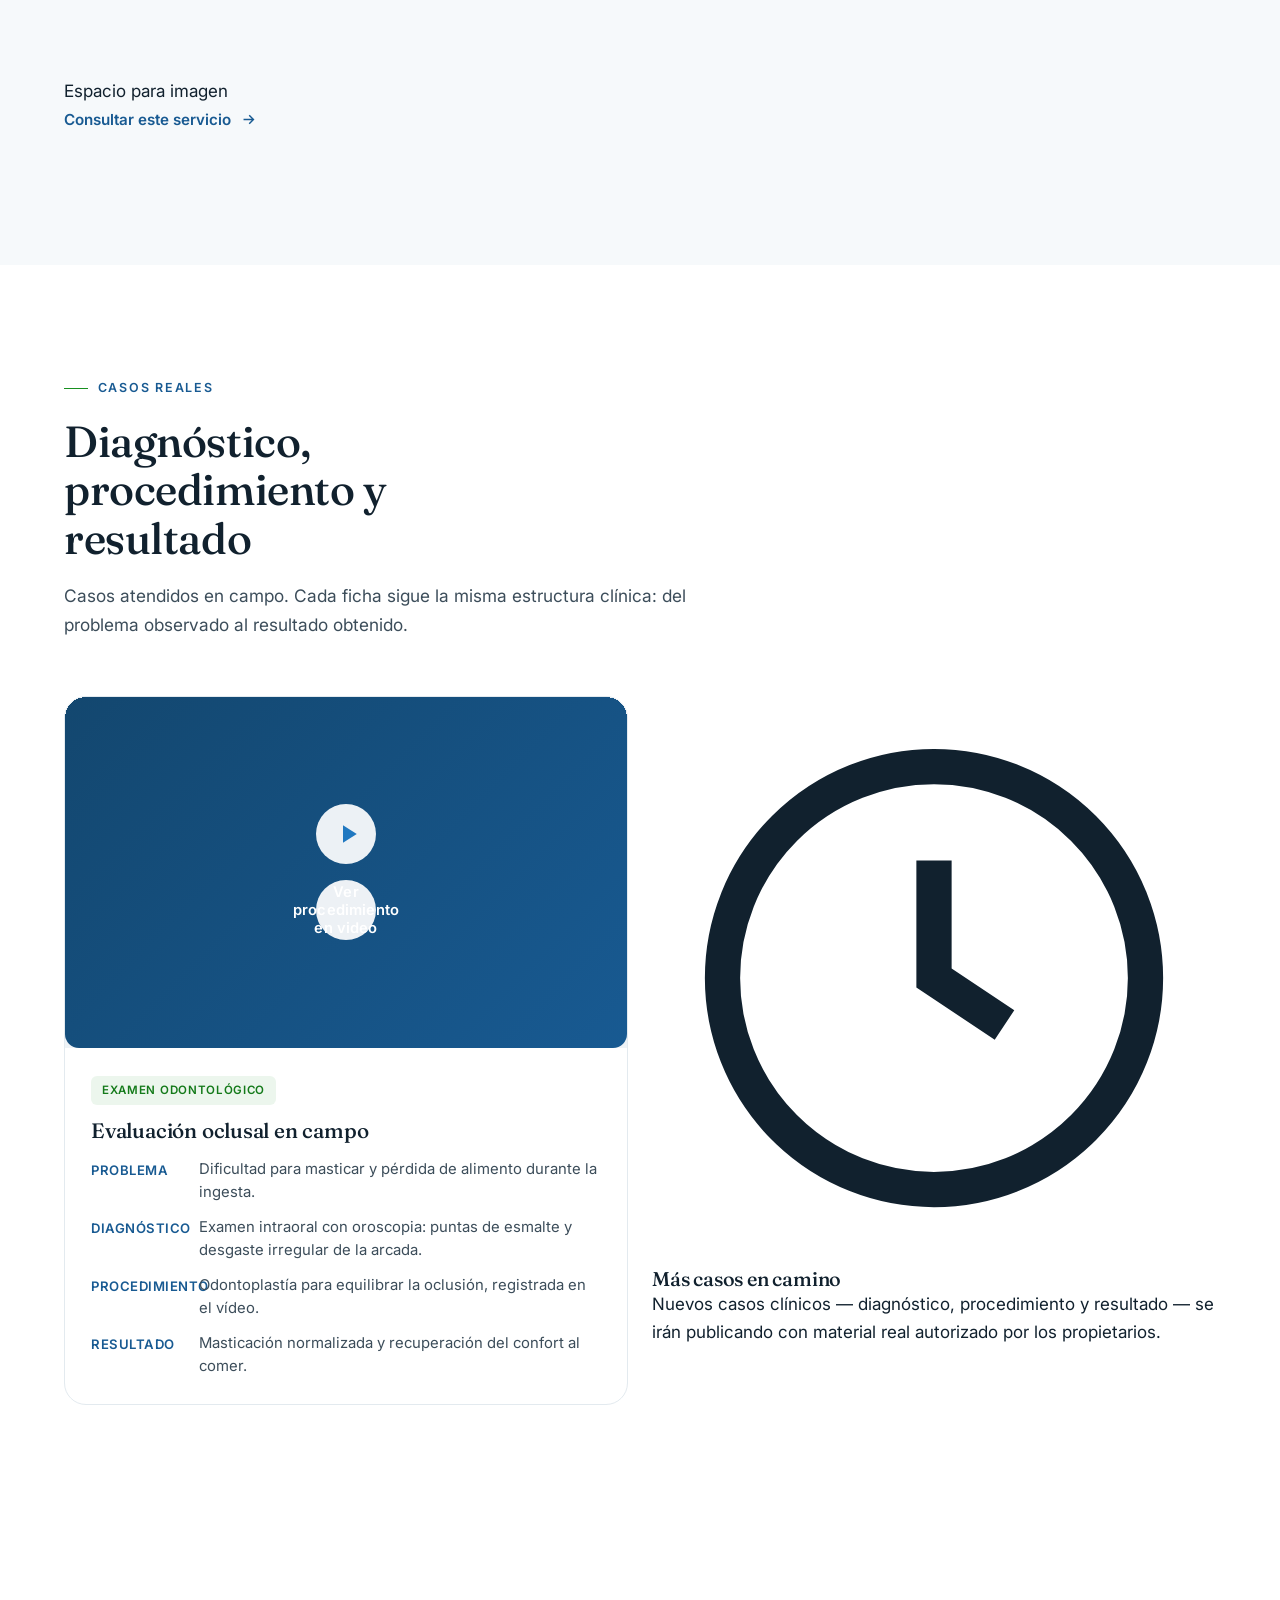
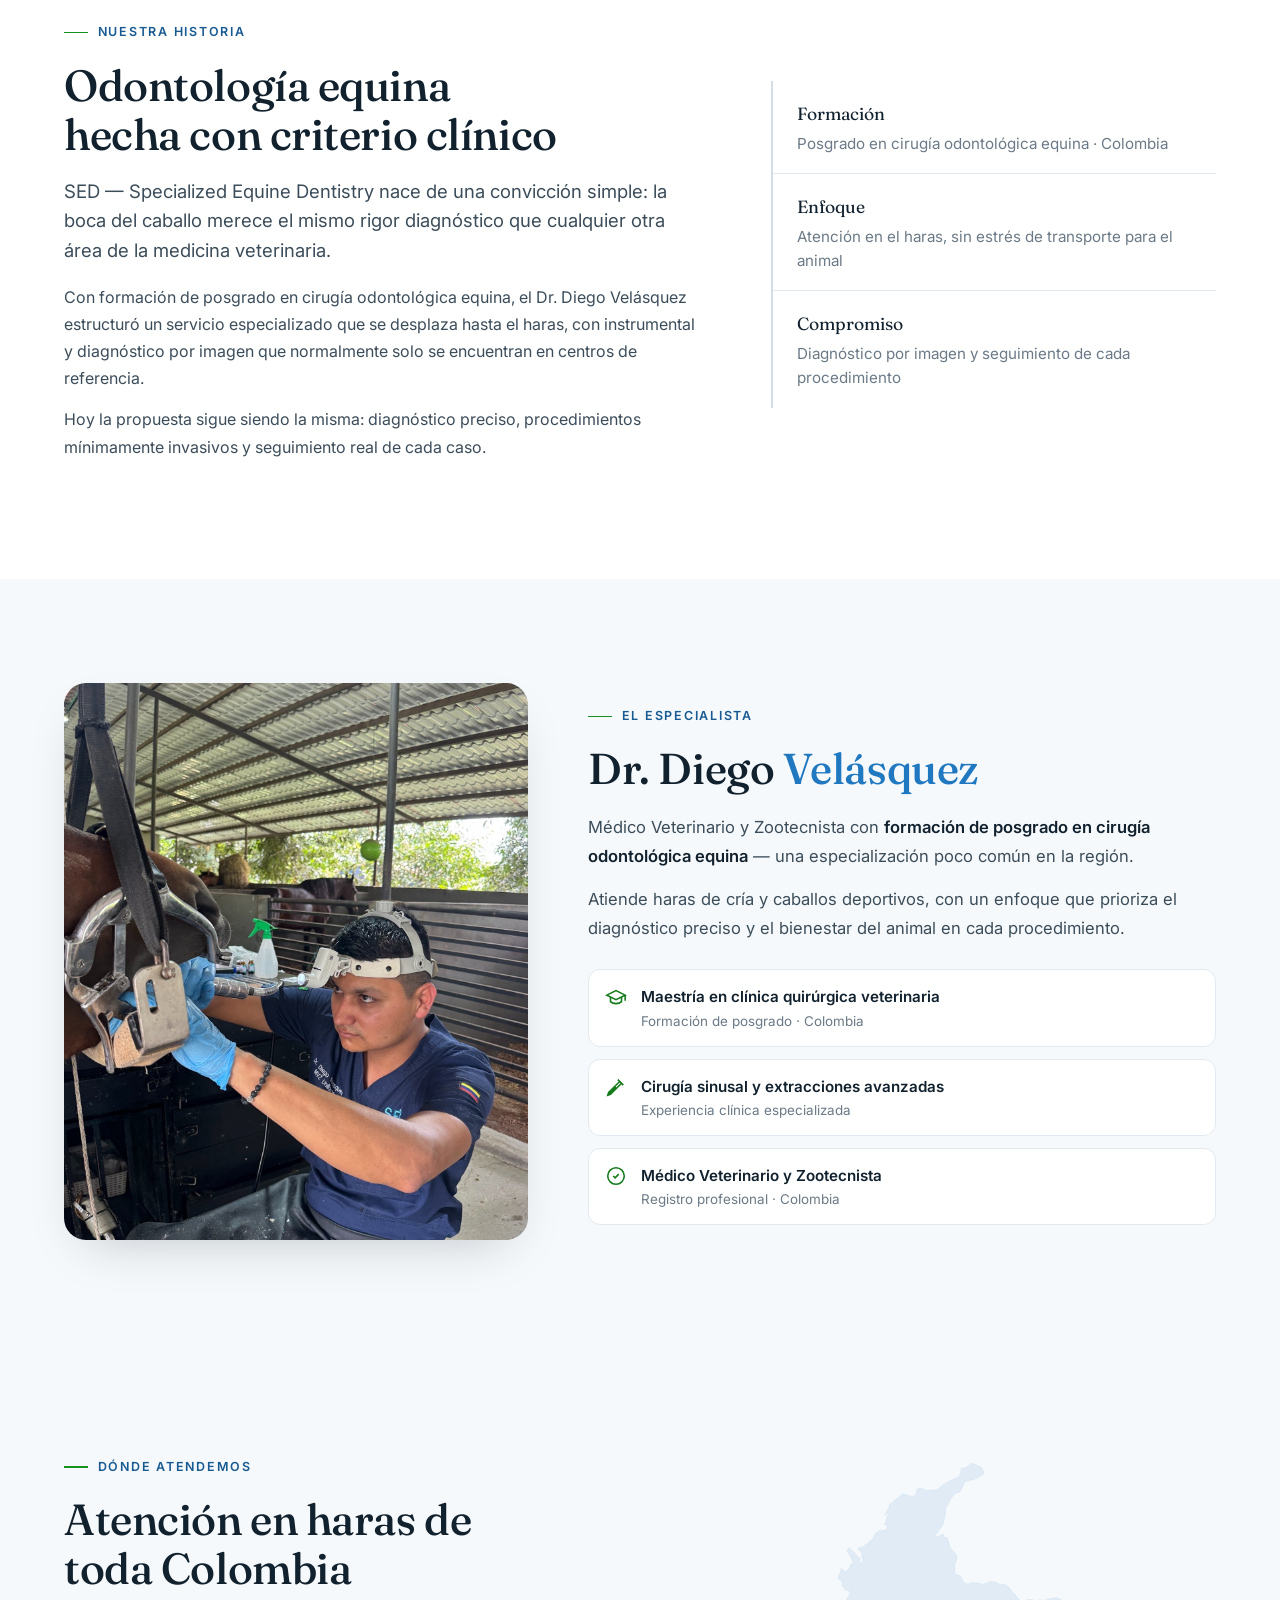
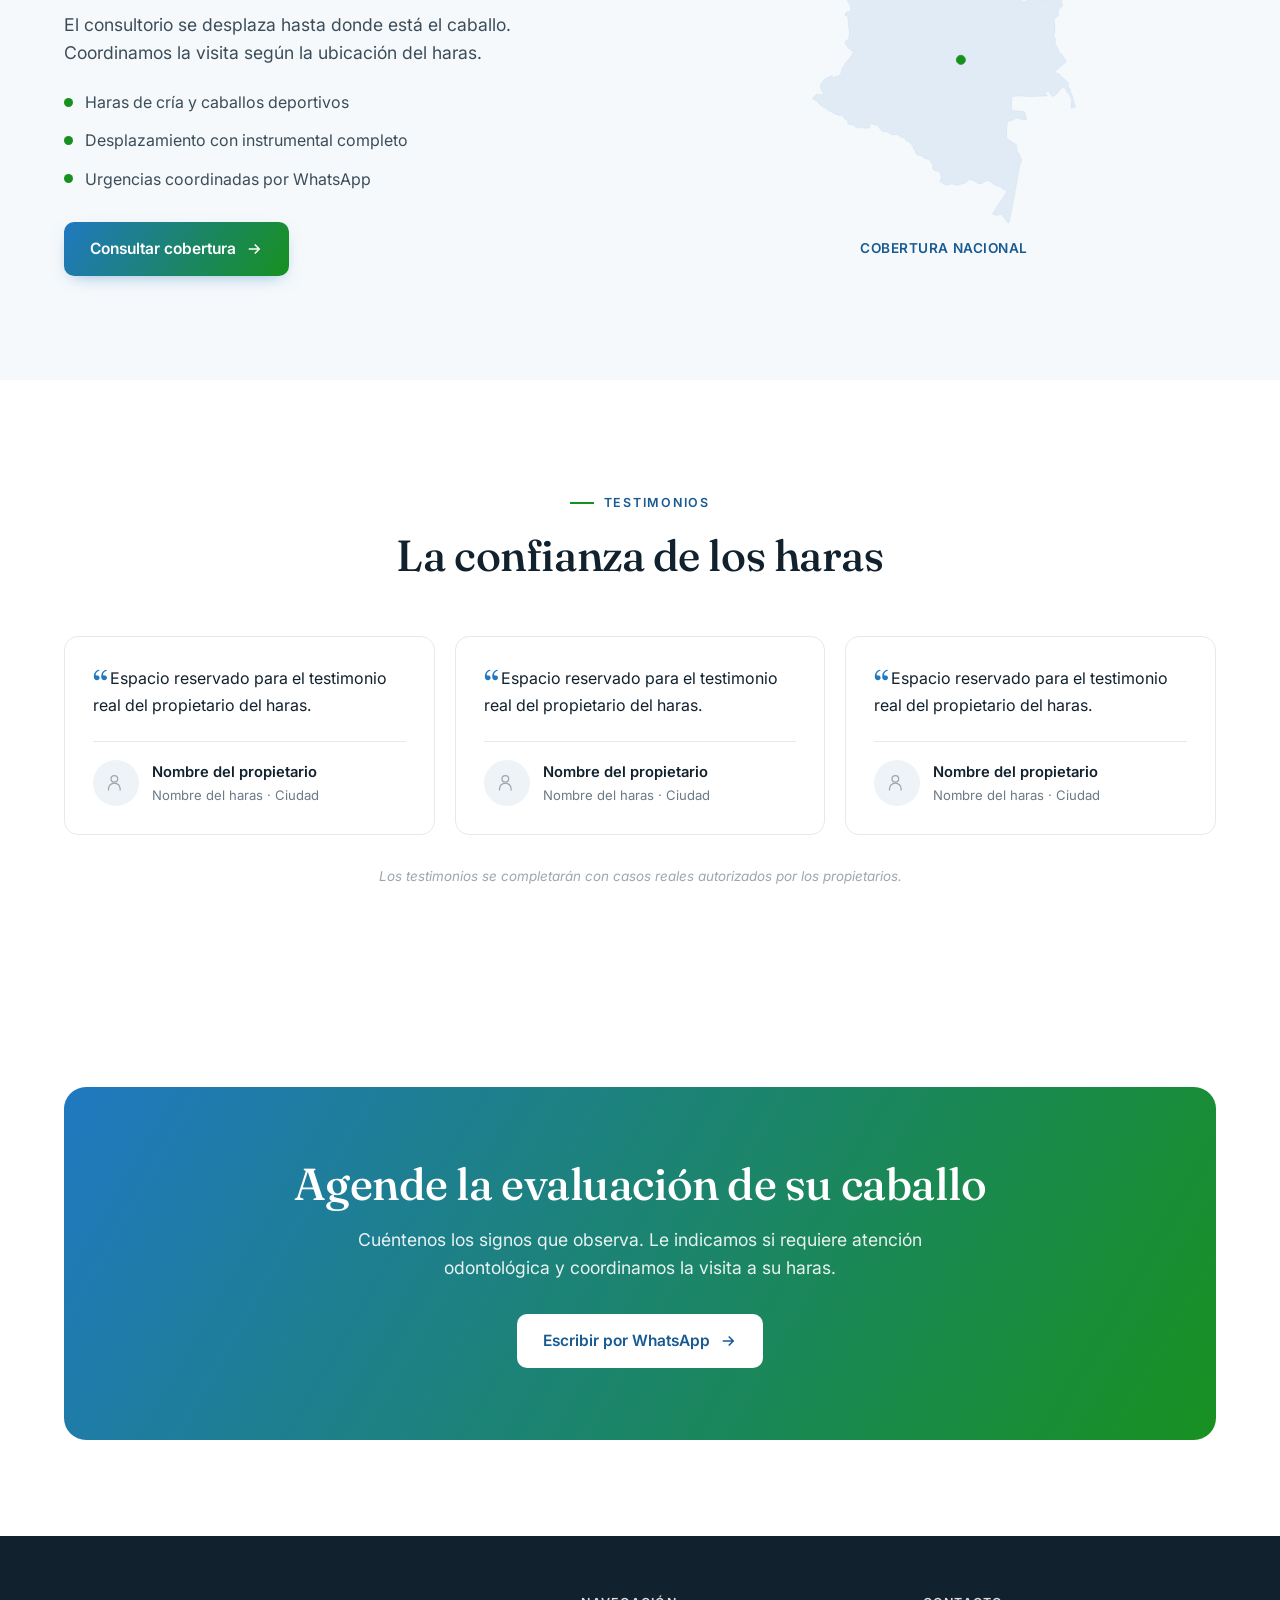
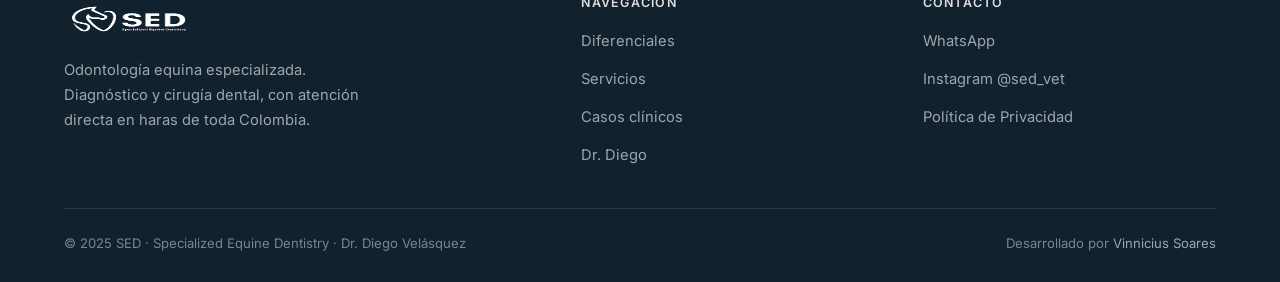
==== commit 94dc8bd4: "Update index.html" ====
--- a/index.html
+++ b/index.html
@@ -65,7 +65,7 @@
         </div>
         <dl class="hero__facts">
           <div class="hero__fact"><dt>+200</dt><dd>Caballos atendidos</dd></div>
-          <div class="hero__fact"><dt>USP</dt><dd>Posgrado · Brasil</dd></div>
+          <div class="hero__fact"><dt>Posgrado</dt><dd>Odontología equina · Colombia</dd></div>
           <div class="hero__fact"><dt>24 h</dt><dd>Atención de urgencias</dd></div>
         </dl>
       </div>
@@ -91,7 +91,7 @@
         <article class="diff__item" data-reveal data-delay="1">
           <div class="diff__icon"><svg viewBox="0 0 24 24" aria-hidden="true"><path d="M22 10v6M2 10l10-5 10 5-10 5z"/><path d="M6 12v5c3 3 9 3 12 0v-5"/></svg></div>
           <h3>Formación de posgrado</h3>
-          <p>Maestría en cirugía odontológica equina por la Universidade de São Paulo (USP), una de las referencias en la región. Es una especialización poco común en Colombia.</p>
+          <p>Formación de posgrado en cirugía odontológica equina, una especialización poco común en Colombia.</p>
         </article>
         <article class="diff__item" data-reveal data-delay="2">
           <div class="diff__icon"><svg viewBox="0 0 24 24" aria-hidden="true"><path d="M3 21h18M5 21V8l7-4 7 4v13"/><path d="M9 21v-6h6v6"/></svg></div>
@@ -113,10 +113,34 @@
       <div class="section-head" data-reveal>
         <p class="eyebrow">Qué tratamos</p>
         <h2 class="section-title">Servicios odontológicos equinos</h2>
-        <p class="section-lead">Cada procedimiento exige conocimiento profundo de la anatomía equina. Esto es lo que tratamos y cómo lo hacemos.</p>
+        <p class="section-lead">Cada procedimiento exige conocimiento profundo de la anatomía equina. Seleccione un servicio para ver el detalle.</p>
       </div>
       <div class="serv__grid" id="servGrid">
-        <!-- cards generados desde main.js a partir de datos reales -->
+        <!-- lista de servicios generada desde main.js -->
+      </div>
+
+      <!-- panel de detalle (se muestra al hacer clic en un servicio) -->
+      <div class="serv__detail" id="servDetail" hidden>
+        <button class="serv__back" id="servBack" type="button">
+          <svg viewBox="0 0 24 24" fill="none" stroke="currentColor" stroke-width="2" aria-hidden="true"><path d="M19 12H5M11 18l-6-6 6-6"/></svg>
+          Volver a los servicios
+        </button>
+        <div class="serv__detail-grid">
+          <!-- espacio de imagen en blanco (a definir con el Dr. Diego) -->
+          <figure class="serv__detail-media" aria-label="Espacio para imagen del servicio">
+            <span class="serv__detail-ph">
+              <svg viewBox="0 0 24 24" fill="none" stroke="currentColor" stroke-width="1.5" aria-hidden="true"><rect x="3" y="3" width="18" height="18" rx="2"/><circle cx="8.5" cy="8.5" r="1.5"/><path d="M21 15l-5-5L5 21"/></svg>
+              Espacio para imagen
+            </span>
+            <span class="serv__detail-badge" id="servDetailIndex"></span>
+          </figure>
+          <div class="serv__detail-body">
+            <h3 class="serv__detail-name" id="servDetailName"></h3>
+            <p class="serv__detail-lead" id="servDetailLead"></p>
+            <dl class="serv__detail-dl" id="servDetailBody"></dl>
+            <a class="serv__cta" href="https://wa.link/wzy3jo" target="_blank" rel="noopener">Consultar este servicio <svg viewBox="0 0 24 24" fill="none" stroke="currentColor" stroke-width="2"><path d="M5 12h14M13 6l6 6-6 6"/></svg></a>
+          </div>
+        </div>
       </div>
     </div>
   </section>
@@ -156,23 +180,14 @@
           </div>
         </article>
 
-        <!-- CASO 2 — placeholder honesto -->
-        <article class="case" data-reveal data-delay="2">
-          <div class="case__media case__media--placeholder">
-            <svg viewBox="0 0 24 24" aria-hidden="true"><rect x="3" y="3" width="18" height="18" rx="2"/><circle cx="8.5" cy="8.5" r="1.5"/><path d="M21 15l-5-5L5 21"/></svg>
-            <span>Espacio para foto del caso</span>
+        <!-- nota discreta: más casos se agregarán con material real -->
+        <aside class="case__soon" data-reveal data-delay="2">
+          <svg viewBox="0 0 24 24" fill="none" stroke="currentColor" stroke-width="1.5" aria-hidden="true"><circle cx="12" cy="12" r="9"/><path d="M12 7v5l3 2"/></svg>
+          <div>
+            <h3 class="case__soon-title">Más casos en camino</h3>
+            <p class="case__soon-text">Nuevos casos clínicos — diagnóstico, procedimiento y resultado — se irán publicando con material real autorizado por los propietarios.</p>
           </div>
-          <div class="case__body">
-            <span class="case__tag">Sinusitis secundaria</span>
-            <h3 class="case__title">Por completar con caso real</h3>
-            <dl class="case__steps">
-              <div class="case__step"><dt>Problema</dt><dd>Pendiente — secreción nasal unilateral, mal aliento.</dd></div>
-              <div class="case__step"><dt>Diagnóstico</dt><dd>Pendiente — radiografía y hallazgos.</dd></div>
-              <div class="case__step"><dt>Procedimiento</dt><dd>Pendiente — tratamiento aplicado.</dd></div>
-              <div class="case__step"><dt>Resultado</dt><dd>Pendiente — evolución del paciente.</dd></div>
-            </dl>
-          </div>
-        </article>
+        </aside>
 
       </div>
     </div>
@@ -186,11 +201,11 @@
         <p class="eyebrow">Nuestra historia</p>
         <h2 class="section-title">Odontología equina hecha con criterio clínico</h2>
         <p class="story__lead">SED — Specialized Equine Dentistry nace de una convicción simple: la boca del caballo merece el mismo rigor diagnóstico que cualquier otra área de la medicina veterinaria.</p>
-        <p class="story__p">Tras su formación de posgrado en cirugía odontológica equina en la Universidade de São Paulo, el Dr. Diego Velásquez estructuró un servicio especializado que se desplaza hasta el haras, con instrumental y diagnóstico por imagen que normalmente solo se encuentran en centros de referencia.</p>
+        <p class="story__p">Con formación de posgrado en cirugía odontológica equina, el Dr. Diego Velásquez estructuró un servicio especializado que se desplaza hasta el haras, con instrumental y diagnóstico por imagen que normalmente solo se encuentran en centros de referencia.</p>
         <p class="story__p">Hoy la propuesta sigue siendo la misma: diagnóstico preciso, procedimientos mínimamente invasivos y seguimiento real de cada caso.</p>
       </div>
       <div class="story__marks" data-reveal data-delay="1">
-        <div class="story__mark"><dt>Formación</dt><dd>Posgrado en cirugía odontológica equina · USP, Brasil</dd></div>
+        <div class="story__mark"><dt>Formación</dt><dd>Posgrado en cirugía odontológica equina · Colombia</dd></div>
         <div class="story__mark"><dt>Enfoque</dt><dd>Atención en el haras, sin estrés de transporte para el animal</dd></div>
         <div class="story__mark"><dt>Compromiso</dt><dd>Diagnóstico por imagen y seguimiento de cada procedimiento</dd></div>
       </div>
@@ -206,16 +221,16 @@
       <div class="about__text-wrap" data-reveal data-delay="1">
         <p class="eyebrow">El especialista</p>
         <h2 class="about__title">Dr. Diego <em>Velásquez</em></h2>
-        <p class="about__text">Médico Veterinario y Zootecnista con <strong>maestría en cirugía odontológica equina por la Universidade de São Paulo (USP)</strong>, en Brasil — uno de los centros de referencia en la disciplina en la región.</p>
+        <p class="about__text">Médico Veterinario y Zootecnista con <strong>formación de posgrado en cirugía odontológica equina</strong> — una especialización poco común en la región.</p>
         <p class="about__text">Atiende haras de cría y caballos deportivos, con un enfoque que prioriza el diagnóstico preciso y el bienestar del animal en cada procedimiento.</p>
         <ul class="about__creds">
           <li class="about__cred">
             <svg viewBox="0 0 24 24" aria-hidden="true"><path d="M22 10v6M2 10l10-5 10 5-10 5z"/><path d="M6 12v5c3 3 9 3 12 0v-5"/></svg>
-            <div><div class="about__cred-t">Maestría en clínica quirúrgica veterinaria</div><div class="about__cred-s">Universidade de São Paulo · USP · Brasil</div></div>
+            <div><div class="about__cred-t">Maestría en clínica quirúrgica veterinaria</div><div class="about__cred-s">Formación de posgrado · Colombia</div></div>
           </li>
           <li class="about__cred">
             <svg viewBox="0 0 24 24" aria-hidden="true"><path d="M14 4l6 6M3 21l9-9M3 21l3-1 12-12-2-2L4 18z"/></svg>
-            <div><div class="about__cred-t">Cirugía sinusal y extracciones avanzadas</div><div class="about__cred-s">Hospital Veterinario FMVZ · USP</div></div>
+            <div><div class="about__cred-t">Cirugía sinusal y extracciones avanzadas</div><div class="about__cred-s">Experiencia clínica especializada</div></div>
           </li>
           <li class="about__cred">
             <svg viewBox="0 0 24 24" aria-hidden="true"><path d="M9 12l2 2 4-4"/><circle cx="12" cy="12" r="9"/></svg>
@@ -241,11 +256,108 @@
         <a class="btn btn--primary" href="https://wa.link/wzy3jo" target="_blank" rel="noopener">Consultar cobertura <svg viewBox="0 0 24 24" fill="none" stroke="currentColor" stroke-width="2"><path d="M5 12h14M13 6l6 6-6 6"/></svg></a>
       </div>
       <figure class="cover__map" data-reveal data-delay="1" aria-label="Mapa de Colombia — atención en todo el país">
-        <svg viewBox="0 0 360 420" role="img" xmlns="http://www.w3.org/2000/svg">
+        <svg viewBox="0 0 1024 1024" role="img" xmlns="http://www.w3.org/2000/svg">
           <title>Colombia</title>
-          <path class="cover__map-shape" d="M168 36 L196 30 L210 44 L232 46 L240 62 L262 70 L276 64 L298 82 L300 104 L286 120 L296 140 L288 162 L300 184 L296 210 L278 224 L284 248 L270 270 L276 296 L256 318 L250 348 L232 372 L214 388 L196 396 L184 414 L172 396 L166 372 L150 360 L138 338 L120 332 L108 314 L114 292 L98 280 L86 258 L92 236 L78 222 L70 198 L82 178 L72 156 L86 138 L80 114 L98 98 L110 76 L132 70 L146 52 Z"/>
-          <circle class="cover__map-pin" cx="150" cy="250" r="7"/>
-          <circle class="cover__map-pulse" cx="150" cy="250" r="7"/>
+          <g transform="translate(0.000000,1024.000000) scale(0.100000,-0.100000)">
+            <path class="cover__map-shape" d="M5871 10207 c-10 -28 -18 -36 -46 -41 -21 -4 -32 -11 -29 -19 5 -15
+-107 -57 -153 -57 -40 0 -46 -9 -48 -84 -1 -40 -9 -78 -24 -109 -25 -54 -55
+-73 -186 -117 -101 -35 -295 -151 -360 -217 -84 -85 -85 -85 -268 -91 l-163
+-5 -55 32 c-54 30 -105 39 -155 25 -21 -5 -54 -78 -54 -117 0 -11 -7 -34 -16
+-53 -13 -28 -26 -37 -67 -49 -51 -15 -52 -15 -174 26 l-123 41 -49 -39 c-27
+-21 -57 -50 -67 -64 -9 -14 -44 -41 -76 -58 -40 -22 -63 -42 -71 -62 -8 -21
+-29 -38 -67 -57 -52 -26 -55 -30 -61 -72 -3 -26 -19 -66 -37 -94 -17 -27 -36
+-64 -42 -82 -6 -18 -22 -40 -36 -49 -20 -13 -23 -19 -13 -31 10 -12 18 -8 53
+23 40 36 41 37 44 14 2 -12 -3 -28 -11 -34 -13 -11 -22 -47 -43 -187 -4 -23
+-17 -44 -37 -62 l-31 -26 47 -7 c52 -8 54 -14 41 -96 -8 -46 -33 -59 -120 -59
+-52 0 -76 -6 -124 -30 -54 -27 -62 -36 -104 -112 -58 -107 -110 -168 -142
+-168 -17 0 -24 -6 -24 -20 0 -12 -21 -33 -60 -60 -33 -22 -64 -49 -70 -60 -8
+-14 -26 -21 -71 -26 -50 -6 -66 -12 -90 -38 l-29 -31 41 -20 c51 -26 79 -69
+79 -120 0 -22 7 -65 15 -95 16 -61 19 -118 6 -138 -5 -9 -18 -11 -37 -7 -16 3
+-39 8 -51 11 -28 5 -31 34 -4 34 14 0 20 9 23 33 3 17 9 40 13 51 7 16 5 17
+-23 11 -29 -6 -32 -3 -52 34 -11 23 -27 41 -35 41 -8 0 -26 22 -39 48 -19 38
+-33 52 -65 64 -23 9 -44 25 -47 35 -23 72 -44 79 -92 30 -39 -40 -40 -60 -7
+-99 14 -16 28 -42 32 -56 3 -15 23 -52 43 -82 20 -30 46 -81 58 -113 l22 -58
+-28 -10 c-15 -5 -33 -12 -39 -14 -7 -2 -20 -31 -29 -64 -18 -63 -47 -99 -116
+-140 l-37 -22 -12 23 c-19 38 -61 78 -82 78 -17 0 -18 -5 -12 -52 7 -48 5 -54
+-18 -72 -16 -14 -32 -45 -45 -88 l-20 -67 27 -24 c14 -13 41 -33 59 -43 31
+-18 33 -23 31 -64 -5 -93 -1 -107 29 -113 27 -6 62 -57 62 -92 0 -9 10 -15 25
+-15 15 0 25 6 25 15 0 12 4 13 25 3 14 -6 25 -16 25 -21 0 -6 10 -21 23 -35
+21 -22 21 -24 5 -36 -10 -7 -18 -20 -18 -29 0 -9 -8 -20 -17 -26 -17 -9 -17
+-11 1 -24 18 -13 18 -17 6 -47 l-14 -33 -17 22 c-9 11 -19 21 -22 21 -2 0 -2
+-21 0 -47 4 -34 19 -69 49 -117 30 -48 44 -81 44 -105 1 -20 7 -47 15 -61 12
+-23 11 -27 -13 -52 -19 -21 -35 -28 -64 -28 -33 0 -41 -5 -63 -40 -34 -55 -33
+-80 4 -80 48 0 55 -19 62 -179 3 -86 12 -161 20 -183 11 -28 13 -66 8 -158 -7
+-131 -11 -141 -76 -181 -28 -18 -33 -26 -33 -60 0 -31 10 -53 51 -109 28 -39
+54 -70 58 -70 4 0 18 23 31 51 23 47 25 49 34 29 8 -17 6 -24 -7 -31 -22 -13
+-33 -75 -16 -95 13 -16 39 -15 109 2 20 5 16 0 -17 -26 -35 -25 -43 -38 -43
+-63 0 -36 -74 -137 -159 -217 -39 -37 -49 -55 -60 -102 -11 -51 -15 -58 -36
+-58 -30 0 -45 -26 -45 -80 0 -23 -10 -64 -22 -92 -18 -42 -29 -53 -66 -69 -24
+-10 -54 -19 -67 -19 -15 0 -26 -7 -30 -20 -4 -14 -15 -20 -35 -20 -22 0 -30 6
+-38 30 l-11 30 -33 -19 c-18 -10 -63 -29 -100 -41 -58 -18 -74 -29 -116 -78
+-27 -31 -59 -83 -72 -115 -21 -50 -22 -62 -12 -90 7 -19 12 -46 12 -61 0 -14
+7 -29 15 -32 8 -4 15 -12 15 -19 0 -7 7 -15 15 -19 18 -6 19 -26 4 -60 -9 -19
+-16 -23 -28 -17 -9 5 -42 12 -73 15 -54 7 -60 6 -103 -25 -43 -31 -85 -84 -85
+-106 0 -6 27 -20 60 -32 33 -12 60 -28 60 -35 0 -20 132 -146 152 -146 10 0
+22 -9 28 -20 7 -13 21 -20 40 -20 22 0 37 -11 66 -45 26 -32 44 -45 62 -45 15
+0 45 -16 74 -41 30 -25 62 -43 86 -46 20 -4 58 -16 85 -28 36 -17 56 -21 86
+-15 44 8 71 -6 71 -38 0 -26 60 -78 99 -87 30 -6 31 -9 31 -59 0 -52 0 -52 45
+-74 26 -13 65 -22 90 -22 38 0 46 -4 61 -29 11 -19 28 -31 48 -35 77 -13 351
+-26 374 -18 6 2 12 21 12 41 0 62 67 106 100 66 7 -8 28 -15 46 -15 19 0 34
+-4 34 -10 0 -5 10 -10 23 -10 16 0 32 -16 61 -60 21 -33 57 -74 80 -91 37 -28
+46 -30 94 -25 51 6 55 5 98 -32 53 -47 116 -68 157 -53 37 14 84 14 93 0 3 -6
+33 -28 65 -49 51 -33 64 -37 103 -33 l45 5 3 -43 c3 -40 6 -44 37 -52 82 -21
+201 -148 201 -214 0 -21 9 -36 31 -52 20 -15 27 -26 20 -30 -8 -6 -7 -17 4
+-44 17 -40 74 -77 120 -77 28 0 58 -17 124 -69 30 -24 52 -35 70 -33 34 4 121
+-44 121 -67 0 -9 14 -38 30 -65 24 -38 28 -51 20 -67 -6 -10 -8 -35 -4 -54 9
+-50 81 -100 131 -92 45 8 82 -10 89 -42 3 -14 14 -56 24 -93 l18 -66 -24 -23
+c-44 -41 -21 -109 36 -109 14 0 39 -14 57 -32 33 -31 36 -33 106 -30 58 3 75
+7 90 24 l17 21 61 -28 c42 -19 71 -25 92 -22 86 15 124 24 144 35 12 7 40 12
+61 12 35 0 45 6 79 44 47 53 113 96 113 73 0 -17 21 -27 54 -27 13 0 42 -13
+64 -30 23 -16 46 -30 52 -30 5 0 14 -9 20 -20 11 -21 50 -26 122 -14 28 5 38
+12 40 28 2 16 11 22 35 24 17 2 37 10 43 18 7 8 29 14 50 14 38 0 84 -29 173
+-107 21 -19 48 -33 63 -33 14 0 38 -7 53 -15 16 -8 47 -17 69 -21 33 -5 43
+-13 61 -45 19 -33 27 -39 55 -39 21 0 40 -8 55 -24 l22 -23 -211 -319 -210
+-319 47 -22 c50 -23 98 -30 107 -14 3 5 27 12 52 16 46 6 48 6 96 -42 28 -27
+53 -64 60 -85 14 -49 78 -111 109 -106 22 3 27 25 170 808 82 443 148 822 148
+842 1 29 7 41 26 54 21 14 25 24 25 66 0 35 -6 58 -20 75 -11 14 -20 37 -20
+51 0 13 -15 45 -34 71 -48 66 -68 108 -64 139 1 15 -1 52 -5 83 -8 53 -10 57
+-39 63 -17 3 -55 24 -83 46 -29 22 -56 40 -61 40 -5 1 -30 20 -55 44 l-47 42
+10 215 c5 118 11 219 13 226 2 7 37 22 77 34 40 12 91 35 114 50 58 39 136 43
+182 9 26 -19 48 -25 104 -28 66 -4 71 -3 64 14 -4 10 -11 48 -16 84 -4 36 -15
+82 -24 103 -19 43 -60 65 -88 48 -12 -7 -33 -8 -69 -1 -28 6 -73 10 -98 10
+-26 0 -52 5 -57 10 -8 8 -19 7 -39 0 -15 -6 -29 -9 -30 -8 -1 2 0 92 3 200 l5
+197 46 6 c25 3 68 10 95 14 28 5 62 5 80 0 36 -11 323 -12 600 -2 l197 6 -32
+33 c-31 32 -32 35 -18 60 7 15 19 29 26 31 25 10 60 -7 71 -33 16 -34 74 -104
+87 -104 42 0 85 24 110 61 34 53 98 121 147 161 l39 30 44 -17 c40 -15 45 -20
+45 -47 0 -22 15 -49 53 -97 30 -36 64 -93 76 -126 21 -55 22 -70 16 -184 -7
+-117 -6 -123 11 -118 11 3 40 8 67 12 52 7 54 11 33 70 -8 22 -26 92 -40 156
+-15 63 -41 144 -58 180 -16 35 -30 78 -30 95 1 23 -8 40 -33 64 -39 38 -47 87
+-19 110 13 12 3 26 -82 111 -54 54 -108 100 -121 104 -15 3 -30 19 -38 39 -12
+27 -22 35 -59 45 -25 6 -59 11 -75 11 -17 0 -31 4 -31 8 0 15 237 242 253 242
+21 0 76 58 84 89 5 19 0 30 -23 49 -16 14 -45 57 -64 96 -29 58 -40 72 -63 76
+-23 4 -32 15 -50 60 -13 30 -46 99 -75 153 -49 95 -51 100 -37 127 24 47 19
+85 -15 113 -30 25 -30 26 -14 63 25 59 31 282 10 362 -19 77 -15 87 61 159
+l55 51 -7 57 c-9 76 5 107 77 175 l58 55 -30 48 c-25 39 -28 49 -15 53 8 4 15
+16 15 29 0 19 -12 28 -74 54 -83 35 -135 39 -210 16 -27 -8 -65 -15 -85 -15
+-20 0 -56 -10 -80 -21 -38 -17 -57 -19 -126 -13 -69 5 -86 4 -109 -11 -26 -17
+-31 -17 -124 3 -163 35 -155 35 -200 -3 -44 -38 -90 -46 -113 -19 -9 11 -22
+14 -44 10 -30 -6 -36 -1 -199 199 -92 113 -171 205 -176 205 -5 0 -25 14 -44
+31 -33 29 -39 30 -90 24 -66 -9 -181 24 -191 54 -4 14 -20 20 -67 25 -88 9
+-146 7 -153 -4 -12 -19 -85 -51 -141 -61 -46 -8 -59 -8 -72 4 -10 8 -46 17
+-82 20 -235 21 -213 22 -257 -6 l-41 -26 -59 25 c-53 23 -63 32 -91 84 -18 31
+-32 69 -32 84 0 34 -50 66 -106 66 -33 0 -44 5 -62 30 -20 26 -22 41 -22 154
+0 100 4 133 19 169 11 25 24 48 30 51 13 8 13 79 2 149 -7 42 -18 58 -93 135
+l-84 87 -33 123 c-47 182 -42 172 -101 172 -50 0 -50 0 -50 33 0 17 -3 42 -6
+54 -6 22 -7 22 -86 -18 -64 -32 -88 -39 -125 -37 l-45 3 45 60 c24 33 52 76
+60 96 8 20 29 46 46 58 42 30 111 167 111 219 0 21 9 64 19 94 11 31 22 102
+26 163 8 107 8 109 62 204 30 52 62 114 73 137 10 23 28 47 39 53 12 7 21 20
+21 30 0 46 123 136 177 129 27 -3 32 4 111 160 76 150 85 162 110 162 15 0 95
+19 177 42 140 40 153 45 192 85 22 24 50 43 61 43 11 0 31 9 46 21 34 27 34
+71 1 115 -14 18 -25 44 -25 57 0 20 -10 30 -52 51 -29 14 -62 26 -74 26 -13 0
+-29 8 -36 18 -18 26 -32 32 -86 41 -26 5 -54 12 -63 15 -13 6 -20 -1 -28 -27z"/>
+          </g>
+          <circle class="cover__map-pin" cx="560" cy="560" r="13"/>
+          <circle class="cover__map-pulse" cx="560" cy="560" r="13"/>
         </svg>
         <figcaption class="cover__map-cap">Cobertura nacional</figcaption>
       </figure>
--- a/css/style.css
+++ b/css/style.css
@@ -30,7 +30,7 @@
   --sans:'Inter',system-ui,sans-serif;
 
   /* escala */
-  --container:1280px;
+  --container:1480px;
   --radius:14px;
   --radius-lg:22px;
   --shadow-1:0 1px 2px rgba(17,33,46,.04),0 2px 8px rgba(17,33,46,.04);
@@ -62,7 +62,7 @@
 :focus-visible{outline:2px solid var(--azul);outline-offset:3px;border-radius:4px;}
 
 /* ---- LAYOUT ---- */
-.container{max-width:var(--container);margin-inline:auto;padding-inline:24px;}
+.container{max-width:var(--container);margin-inline:auto;padding-inline:clamp(24px,5vw,72px);}
 .section{padding:104px 0;}
 .section--tight{padding:72px 0;}
 @media(max-width:768px){.section{padding:64px 0;}}
@@ -494,3 +494,107 @@
 @keyframes loaderSheen{to{background-position:-60% 0}}
 @keyframes loaderOut{to{opacity:0;visibility:hidden;pointer-events:none}}
 @media(prefers-reduced-motion:reduce){.loader{animation:none;display:none;}}
+
+/* ============================================================
+   SERVICIOS · filas detalladas con imagen (reemplaza tarjetas)
+   ============================================================ */
+.serv__grid{display:flex;flex-direction:column;gap:clamp(40px,6vw,88px);}
+.serv__row{
+  display:grid;grid-template-columns:1fr 1fr;gap:clamp(28px,5vw,72px);
+  align-items:center;
+}
+.serv__row--rev .serv__media{order:2;}
+.serv__media{
+  position:relative;margin:0;border-radius:var(--radius-lg);overflow:hidden;
+  box-shadow:var(--shadow-3);aspect-ratio:4/3;background:var(--bg-3);
+}
+.serv__media img{width:100%;height:100%;object-fit:cover;display:block;transition:transform .8s var(--ease);}
+.serv__row:hover .serv__media img{transform:scale(1.04);}
+.serv__badge{
+  position:absolute;top:16px;left:16px;
+  font-family:var(--serif);font-size:1.05rem;color:#fff;
+  background:rgba(17,33,46,.55);-webkit-backdrop-filter:blur(6px);backdrop-filter:blur(6px);
+  width:44px;height:44px;border-radius:50%;display:flex;align-items:center;justify-content:center;
+}
+.serv__body{max-width:560px;}
+.serv__icon{
+  width:52px;height:52px;border-radius:13px;background:var(--bg-3);
+  display:flex;align-items:center;justify-content:center;margin-bottom:18px;
+}
+.serv__icon svg{width:26px;height:26px;stroke:var(--azul);fill:none;stroke-width:1.6;}
+.serv__name{font-size:clamp(1.4rem,2.4vw,1.95rem);margin-bottom:12px;}
+.serv__lead{font-size:1.08rem;color:var(--ink-2);line-height:1.6;margin-bottom:22px;}
+.serv__detail{display:flex;flex-direction:column;gap:14px;margin-bottom:26px;}
+.serv__detail dt{
+  font-family:var(--sans);font-size:.74rem;font-weight:700;letter-spacing:.1em;
+  text-transform:uppercase;color:var(--azul-700);margin-bottom:3px;
+}
+.serv__detail dd{font-size:.97rem;color:var(--ink-2);line-height:1.6;}
+.serv__cta{
+  display:inline-flex;align-items:center;gap:.55rem;
+  font-weight:600;font-size:.95rem;color:var(--azul-700);
+  border-bottom:1.5px solid transparent;padding-bottom:2px;transition:gap .25s var(--ease),border-color .25s;
+}
+.serv__cta svg{width:17px;height:17px;}
+.serv__cta:hover{gap:.85rem;border-color:var(--azul-700);}
+@media(max-width:820px){
+  .serv__row,.serv__row--rev{grid-template-columns:1fr;gap:24px;}
+  .serv__row--rev .serv__media{order:0;}
+  .serv__media{aspect-ratio:16/10;}
+}
+
+/* ============================================================
+   CASO · vídeo YouTube (lazy, sin peso de MP4)
+   ============================================================ */
+.case__video{
+  position:relative;width:100%;aspect-ratio:16/10;border-radius:var(--radius);overflow:hidden;
+  background:linear-gradient(135deg,var(--azul-800),var(--azul-700));cursor:pointer;
+}
+.case__video iframe{position:absolute;inset:0;width:100%;height:100%;border:0;}
+.case__play{
+  position:absolute;inset:0;width:100%;height:100%;
+  display:flex;flex-direction:column;align-items:center;justify-content:center;gap:16px;
+  color:#fff;background:transparent;padding:20px;
+}
+.case__play-icon{
+  width:60px;height:60px;border-radius:50%;background:rgba(255,255,255,.16);
+  -webkit-backdrop-filter:blur(4px);backdrop-filter:blur(4px);flex:none;
+  display:flex;align-items:center;justify-content:center;transition:transform .3s var(--ease),background .3s;
+}
+.case__play-icon svg{width:30px;height:30px;margin-left:3px;}
+.case__play:hover .case__play-icon{transform:scale(1.08);background:rgba(255,255,255,.26);}
+.case__play-label{font-size:.92rem;font-weight:600;letter-spacing:.01em;}
+
+/* ============================================================
+   HISTORIA
+   ============================================================ */
+.story__grid{display:grid;grid-template-columns:1.3fr .9fr;gap:clamp(36px,5vw,72px);align-items:center;}
+.story__lead{font-size:1.16rem;color:var(--ink-2);line-height:1.6;margin:8px 0 18px;}
+.story__p{font-size:1rem;color:var(--ink-2);line-height:1.7;margin-bottom:14px;}
+.story__marks{display:flex;flex-direction:column;gap:0;border-left:2px solid var(--line-2);}
+.story__mark{padding:18px 0 18px 24px;position:relative;}
+.story__mark+.story__mark{border-top:1px solid var(--line);}
+.story__mark dt{font-family:var(--serif);font-size:1.1rem;color:var(--ink);margin-bottom:4px;}
+.story__mark dd{font-size:.95rem;color:var(--ink-3);line-height:1.55;}
+@media(max-width:820px){.story__grid{grid-template-columns:1fr;gap:32px;}}
+
+/* ============================================================
+   COBERTURA / MAPA
+   ============================================================ */
+.cover{background:var(--bg-2);}
+.cover__grid{display:grid;grid-template-columns:1fr 1fr;gap:clamp(36px,5vw,80px);align-items:center;}
+.cover__lead{font-size:1.1rem;color:var(--ink-2);line-height:1.6;margin:8px 0 22px;}
+.cover__list{list-style:none;display:flex;flex-direction:column;gap:12px;margin-bottom:30px;}
+.cover__list li{display:flex;align-items:center;gap:12px;font-size:1rem;color:var(--ink-2);}
+.cover__dot{width:9px;height:9px;border-radius:50%;background:var(--verde);flex:none;}
+.cover__map{margin:0;position:relative;display:flex;flex-direction:column;align-items:center;justify-content:center;}
+.cover__map svg{width:min(360px,80%);height:auto;overflow:visible;}
+.cover__map-shape{
+  fill:rgba(32,120,192,.10);stroke:var(--azul);stroke-width:1.6;stroke-linejoin:round;
+}
+.cover__map-pin{fill:var(--verde);}
+.cover__map-pulse{fill:none;stroke:var(--verde);stroke-width:2;transform-origin:150px 250px;animation:coverPulse 2.4s var(--ease) infinite;}
+@keyframes coverPulse{0%{transform:scale(1);opacity:.7;}70%{transform:scale(4);opacity:0;}100%{opacity:0;}}
+.cover__map-cap{margin-top:14px;font-size:.85rem;font-weight:600;letter-spacing:.04em;color:var(--azul-700);text-transform:uppercase;}
+@media(max-width:820px){.cover__grid{grid-template-columns:1fr;gap:28px;}.cover__map{order:-1;}}
+@media(prefers-reduced-motion:reduce){.cover__map-pulse{animation:none;}}
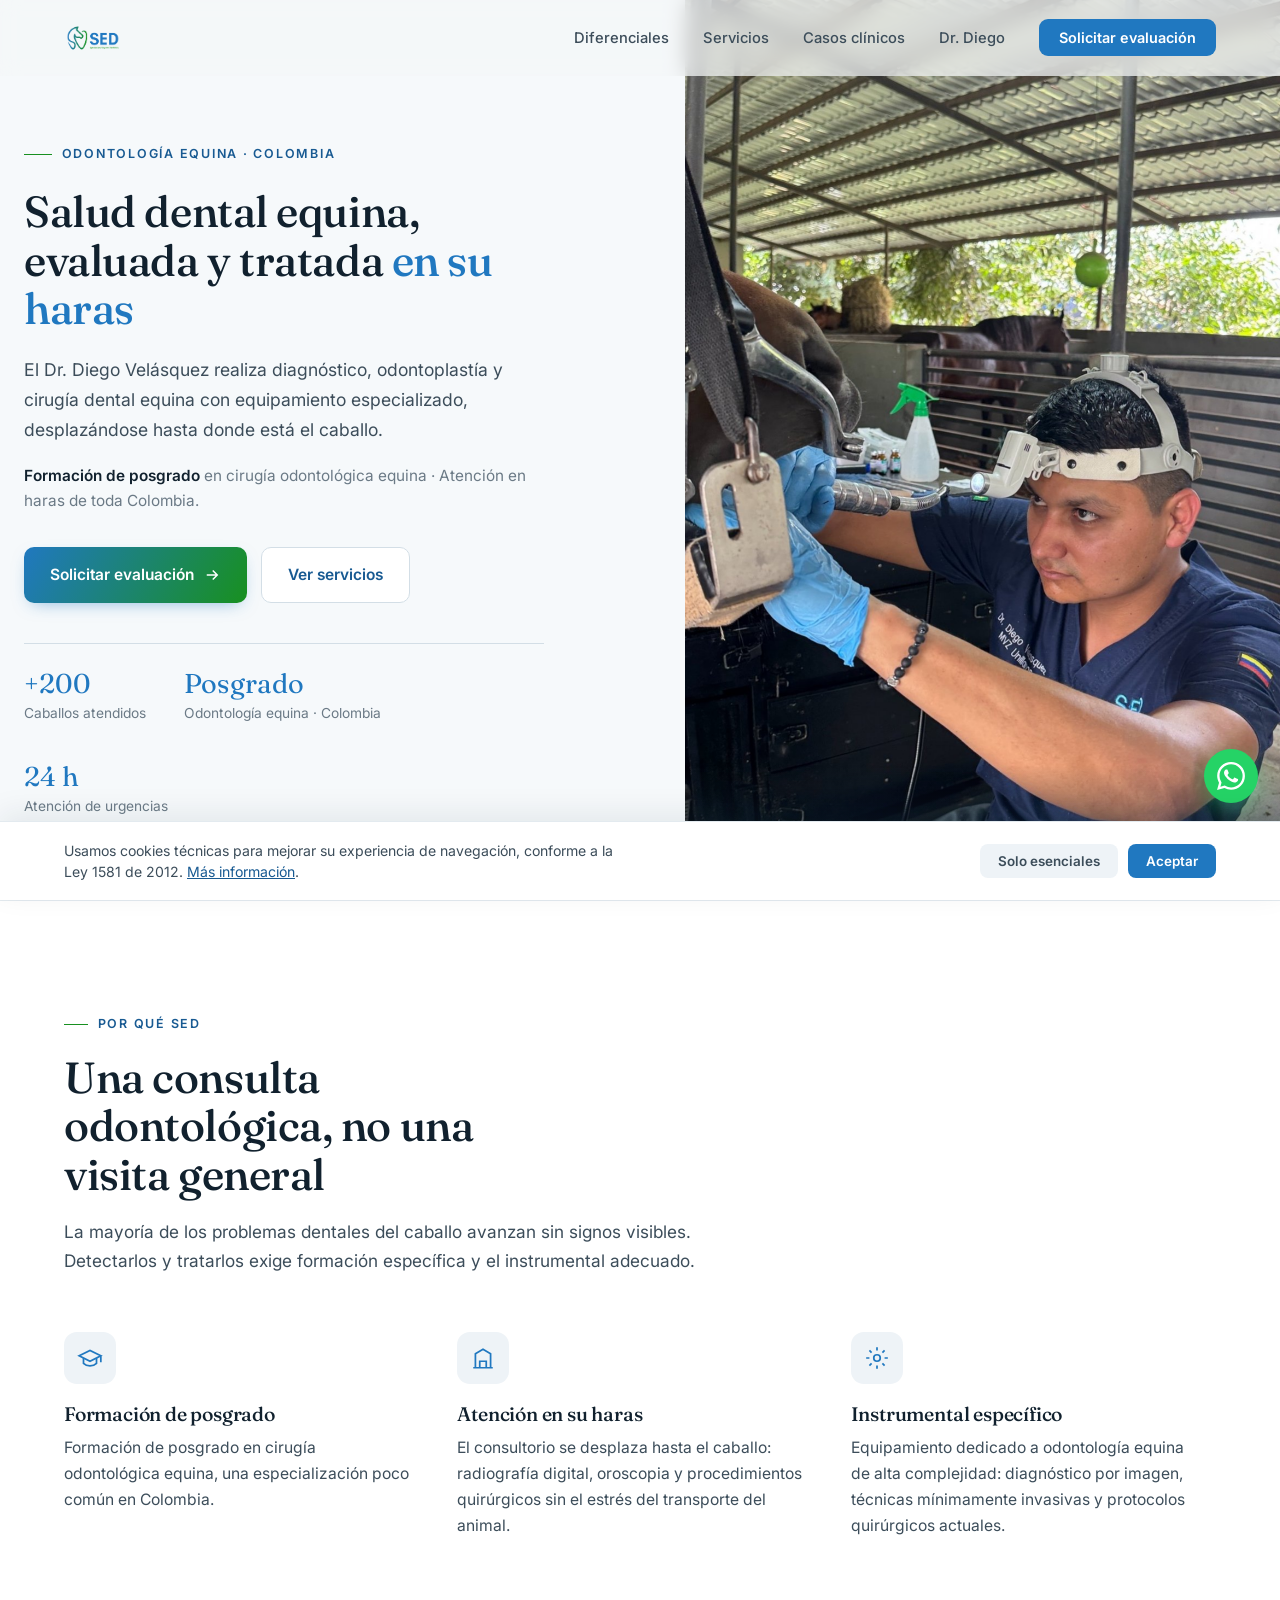
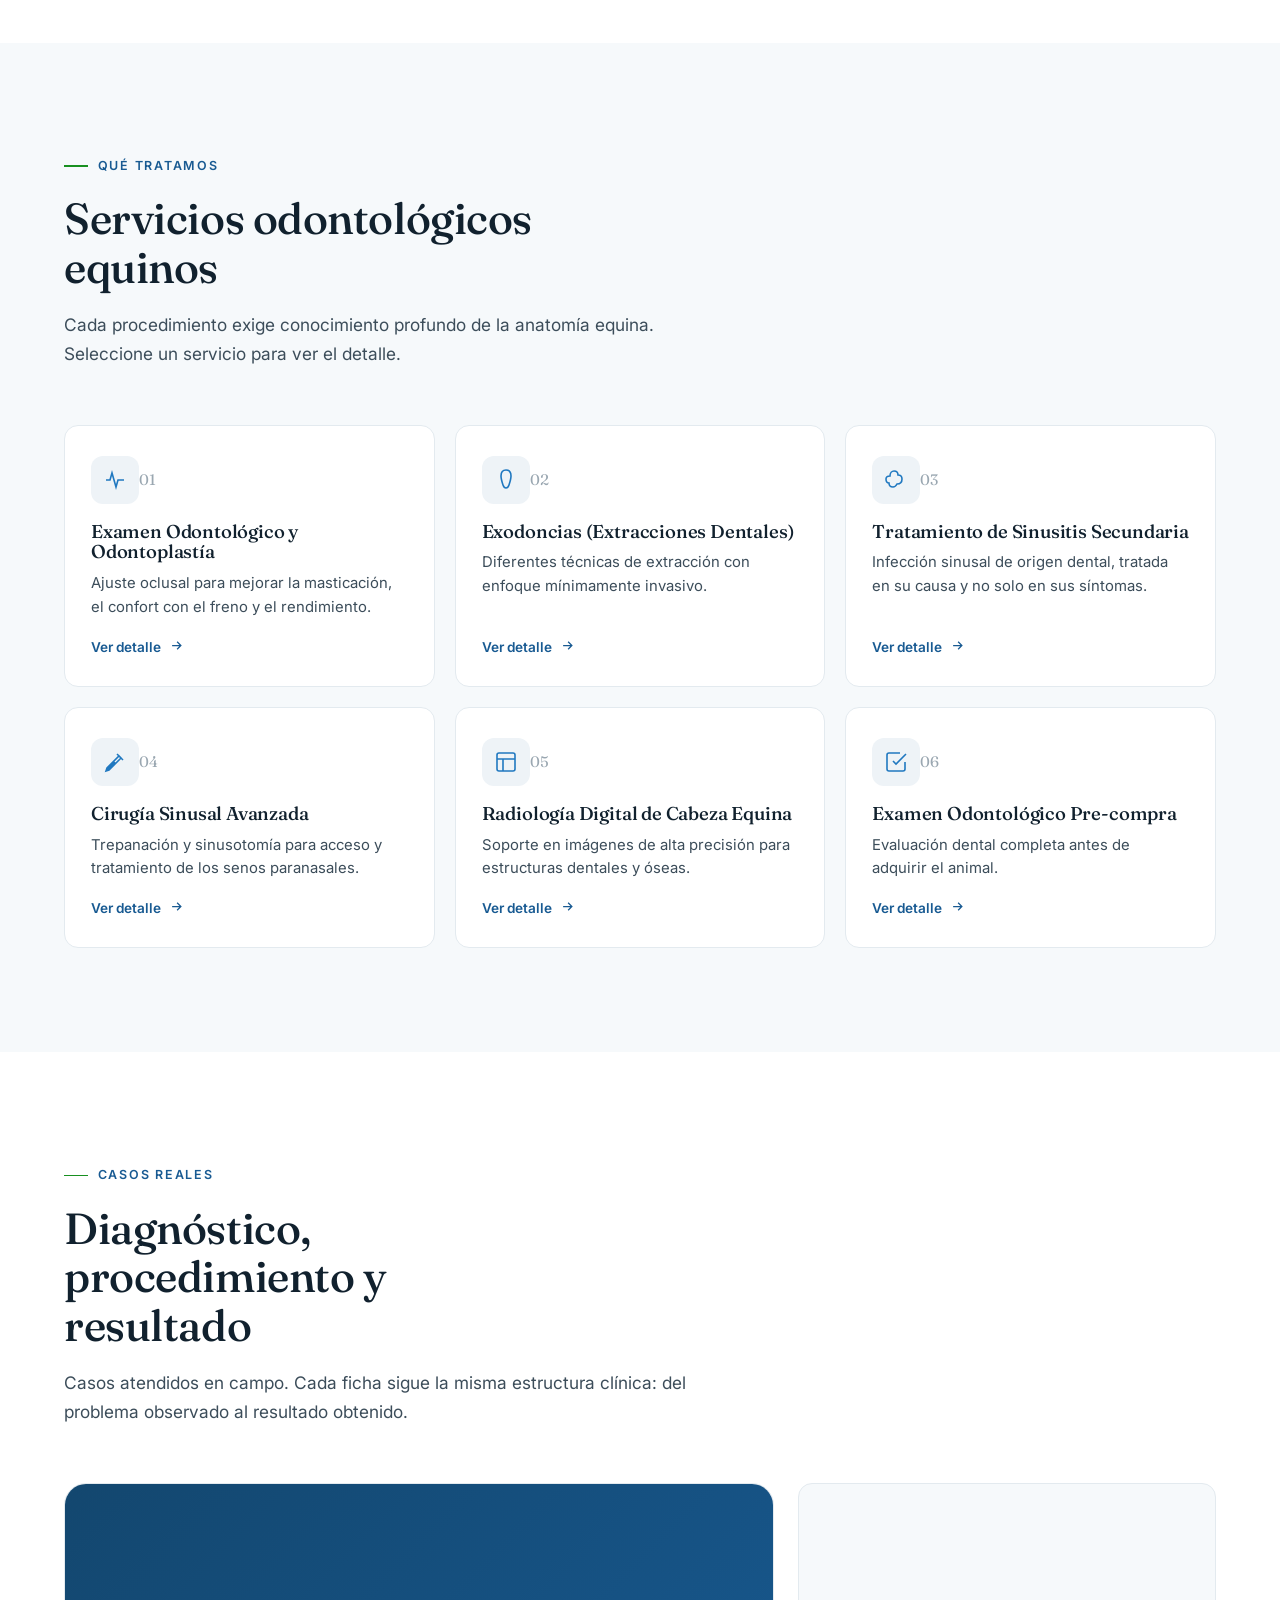
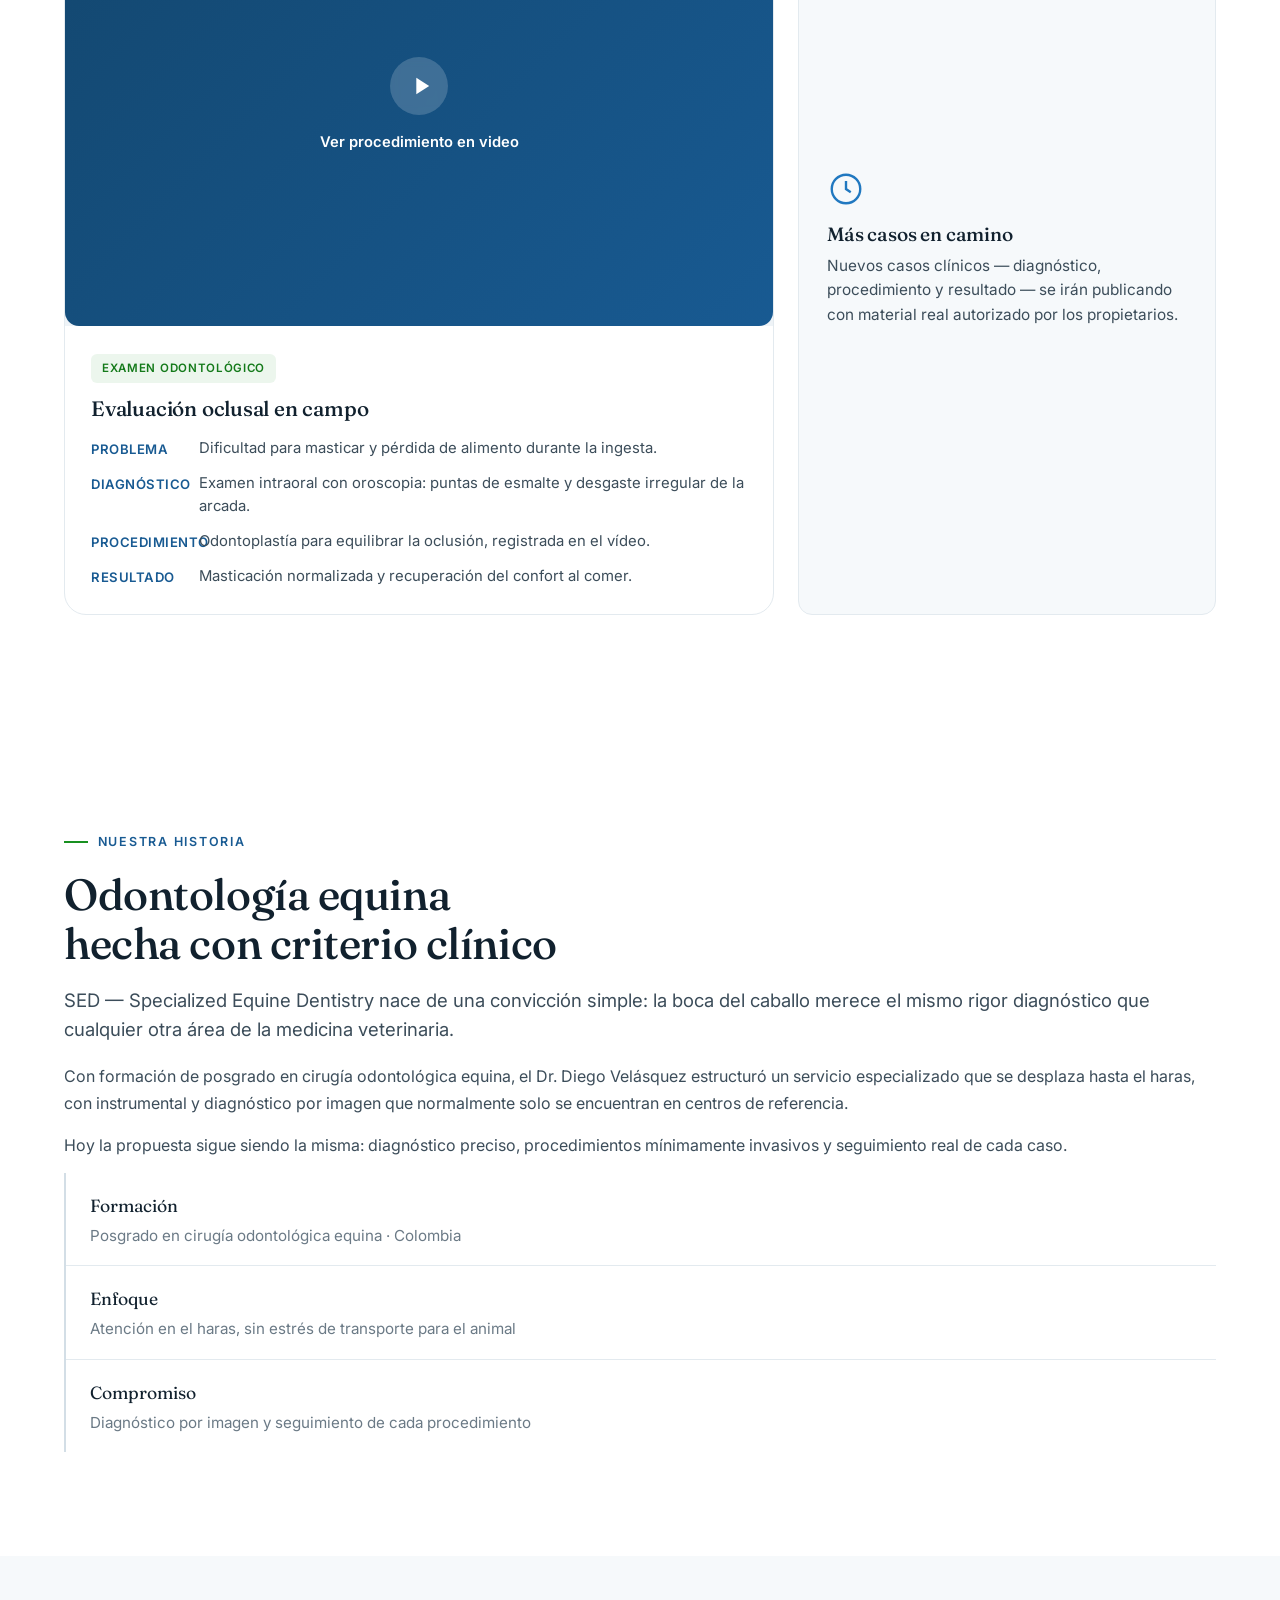
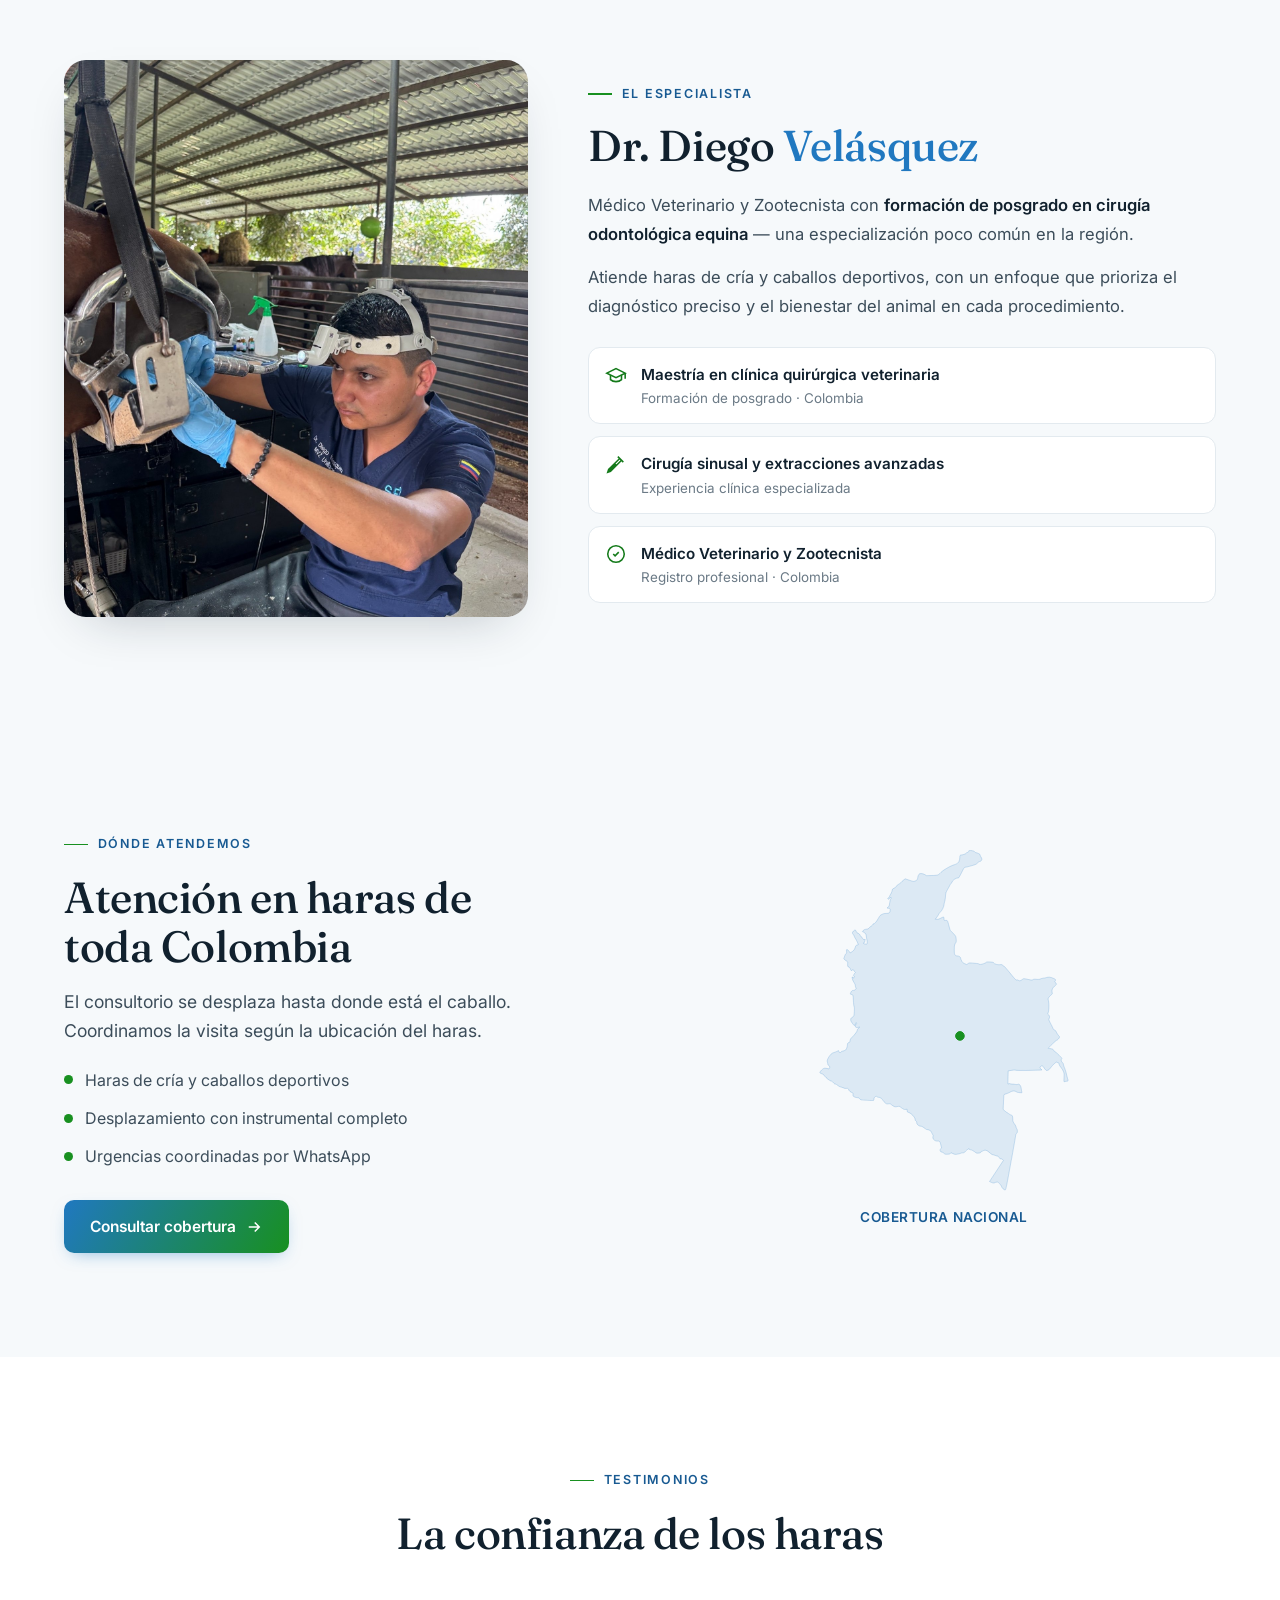
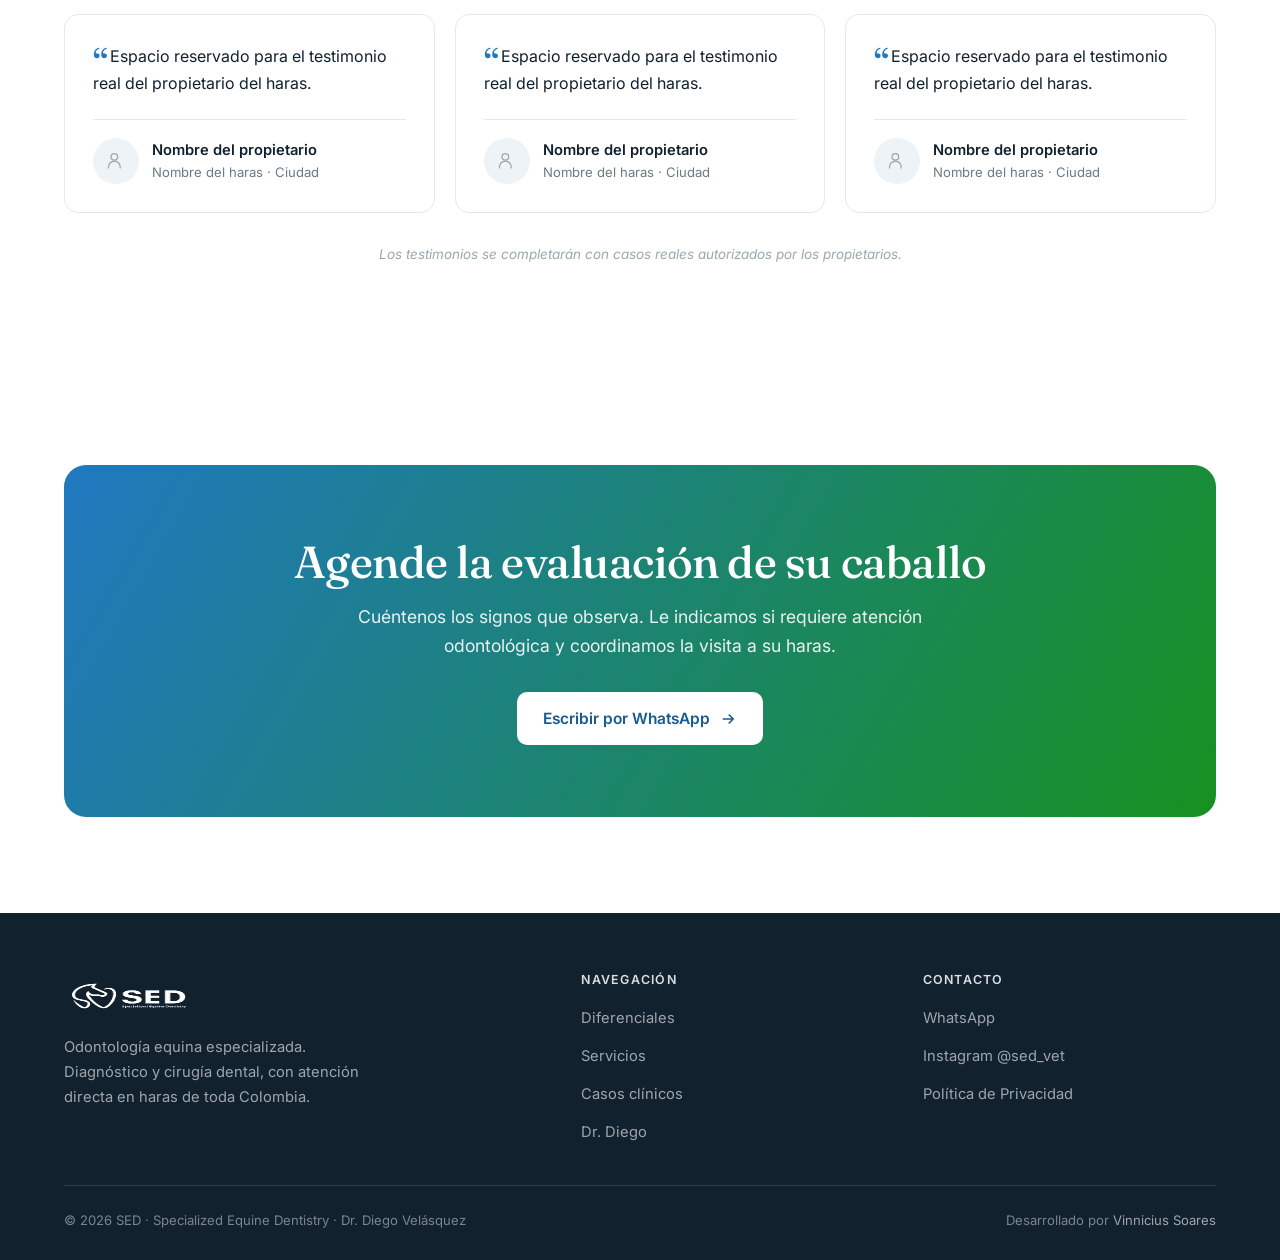
==== commit b8fa3702: "Update index.html" ====
--- a/index.html
+++ b/index.html
@@ -443,7 +443,7 @@
       </div>
     </div>
     <div class="footer__bottom">
-      <span>© 2025 SED · Specialized Equine Dentistry · Dr. Diego Velásquez</span>
+      <span>© 2026 SED · Specialized Equine Dentistry · Dr. Diego Velásquez</span>
       <span>Desarrollado por <a href="https://www.linkedin.com/in/vinnicius-s-nogueira" target="_blank" rel="noopener">Vinnicius Soares</a></span>
     </div>
   </div>
--- a/css/style.css
+++ b/css/style.css
@@ -296,7 +296,7 @@
 /* ============================================================
    CASOS CLÍNICOS
    ============================================================ */
-.cases__grid{display:grid;grid-template-columns:repeat(2,1fr);gap:24px;}
+.cases__grid{display:grid;grid-template-columns:1.7fr 1fr;gap:24px;align-items:stretch;}
 .case{
   border:1px solid var(--line);border-radius:var(--radius-lg);overflow:hidden;
   background:#fff;transition:box-shadow .3s var(--ease),transform .3s var(--ease);
@@ -308,17 +308,7 @@
 .case__media--placeholder{display:flex;align-items:center;justify-content:center;flex-direction:column;gap:10px;color:var(--ink-4);}
 .case__media--placeholder svg{width:34px;height:34px;stroke:var(--ink-4);fill:none;stroke-width:1.4;}
 .case__media--placeholder span{font-size:.82rem;font-weight:500;}
-.case__play{
-  position:absolute;inset:0;display:flex;align-items:center;justify-content:center;
-  background:rgba(17,33,46,.28);transition:background-color .3s;
-}
-.case__play:hover{background:rgba(17,33,46,.42);}
-.case__play span{
-  width:60px;height:60px;border-radius:50%;background:rgba(255,255,255,.92);
-  display:flex;align-items:center;justify-content:center;transition:transform .3s var(--ease);
-}
-.case__play:hover span{transform:scale(1.08);}
-.case__play svg{width:22px;height:22px;fill:var(--azul);margin-left:3px;}
+
 .case__body{padding:26px;}
 .case__tag{
   display:inline-block;font-size:.72rem;font-weight:600;letter-spacing:.06em;text-transform:uppercase;
@@ -473,7 +463,6 @@
   html{scroll-behavior:auto;}
 }
 
-
 /* ============================================================
    LOADER (intro) — só CSS, some sozinho, respeita reduced-motion
    ============================================================ */
@@ -496,79 +485,9 @@
 @media(prefers-reduced-motion:reduce){.loader{animation:none;display:none;}}
 
 /* ============================================================
-   SERVICIOS · filas detalladas con imagen (reemplaza tarjetas)
-   ============================================================ */
-.serv__grid{display:flex;flex-direction:column;gap:clamp(40px,6vw,88px);}
-.serv__row{
-  display:grid;grid-template-columns:1fr 1fr;gap:clamp(28px,5vw,72px);
-  align-items:center;
-}
-.serv__row--rev .serv__media{order:2;}
-.serv__media{
-  position:relative;margin:0;border-radius:var(--radius-lg);overflow:hidden;
-  box-shadow:var(--shadow-3);aspect-ratio:4/3;background:var(--bg-3);
-}
-.serv__media img{width:100%;height:100%;object-fit:cover;display:block;transition:transform .8s var(--ease);}
-.serv__row:hover .serv__media img{transform:scale(1.04);}
-.serv__badge{
-  position:absolute;top:16px;left:16px;
-  font-family:var(--serif);font-size:1.05rem;color:#fff;
-  background:rgba(17,33,46,.55);-webkit-backdrop-filter:blur(6px);backdrop-filter:blur(6px);
-  width:44px;height:44px;border-radius:50%;display:flex;align-items:center;justify-content:center;
-}
-.serv__body{max-width:560px;}
-.serv__icon{
-  width:52px;height:52px;border-radius:13px;background:var(--bg-3);
-  display:flex;align-items:center;justify-content:center;margin-bottom:18px;
-}
-.serv__icon svg{width:26px;height:26px;stroke:var(--azul);fill:none;stroke-width:1.6;}
-.serv__name{font-size:clamp(1.4rem,2.4vw,1.95rem);margin-bottom:12px;}
-.serv__lead{font-size:1.08rem;color:var(--ink-2);line-height:1.6;margin-bottom:22px;}
-.serv__detail{display:flex;flex-direction:column;gap:14px;margin-bottom:26px;}
-.serv__detail dt{
-  font-family:var(--sans);font-size:.74rem;font-weight:700;letter-spacing:.1em;
-  text-transform:uppercase;color:var(--azul-700);margin-bottom:3px;
-}
-.serv__detail dd{font-size:.97rem;color:var(--ink-2);line-height:1.6;}
-.serv__cta{
-  display:inline-flex;align-items:center;gap:.55rem;
-  font-weight:600;font-size:.95rem;color:var(--azul-700);
-  border-bottom:1.5px solid transparent;padding-bottom:2px;transition:gap .25s var(--ease),border-color .25s;
-}
-.serv__cta svg{width:17px;height:17px;}
-.serv__cta:hover{gap:.85rem;border-color:var(--azul-700);}
-@media(max-width:820px){
-  .serv__row,.serv__row--rev{grid-template-columns:1fr;gap:24px;}
-  .serv__row--rev .serv__media{order:0;}
-  .serv__media{aspect-ratio:16/10;}
-}
-
-/* ============================================================
    CASO · vídeo YouTube (lazy, sin peso de MP4)
    ============================================================ */
-.case__video{
-  position:relative;width:100%;aspect-ratio:16/10;border-radius:var(--radius);overflow:hidden;
-  background:linear-gradient(135deg,var(--azul-800),var(--azul-700));cursor:pointer;
-}
-.case__video iframe{position:absolute;inset:0;width:100%;height:100%;border:0;}
-.case__play{
-  position:absolute;inset:0;width:100%;height:100%;
-  display:flex;flex-direction:column;align-items:center;justify-content:center;gap:16px;
-  color:#fff;background:transparent;padding:20px;
-}
-.case__play-icon{
-  width:60px;height:60px;border-radius:50%;background:rgba(255,255,255,.16);
-  -webkit-backdrop-filter:blur(4px);backdrop-filter:blur(4px);flex:none;
-  display:flex;align-items:center;justify-content:center;transition:transform .3s var(--ease),background .3s;
-}
-.case__play-icon svg{width:30px;height:30px;margin-left:3px;}
-.case__play:hover .case__play-icon{transform:scale(1.08);background:rgba(255,255,255,.26);}
-.case__play-label{font-size:.92rem;font-weight:600;letter-spacing:.01em;}
-
-/* ============================================================
-   HISTORIA
-   ============================================================ */
-.story__grid{display:grid;grid-template-columns:1.3fr .9fr;gap:clamp(36px,5vw,72px);align-items:center;}
+
 .story__lead{font-size:1.16rem;color:var(--ink-2);line-height:1.6;margin:8px 0 18px;}
 .story__p{font-size:1rem;color:var(--ink-2);line-height:1.7;margin-bottom:14px;}
 .story__marks{display:flex;flex-direction:column;gap:0;border-left:2px solid var(--line-2);}
@@ -598,3 +517,117 @@
 .cover__map-cap{margin-top:14px;font-size:.85rem;font-weight:600;letter-spacing:.04em;color:var(--azul-700);text-transform:uppercase;}
 @media(max-width:820px){.cover__grid{grid-template-columns:1fr;gap:28px;}.cover__map{order:-1;}}
 @media(prefers-reduced-motion:reduce){.cover__map-pulse{animation:none;}}
+
+/* ============================================================
+   SERVICIOS · panel de detalle (clic → detalle → volver)
+   ============================================================ */
+.serv__back{
+  display:inline-flex;align-items:center;gap:.5rem;
+  font-weight:600;font-size:.95rem;color:var(--azul-700);
+  margin-bottom:28px;transition:gap .25s var(--ease);
+}
+.serv__back svg{width:18px;height:18px;}
+.serv__back:hover{gap:.8rem;}
+.serv__detail-grid{
+  display:grid;grid-template-columns:1fr 1.1fr;gap:clamp(28px,5vw,64px);align-items:center;
+}
+.serv__detail-media{
+  position:relative;margin:0;border-radius:var(--radius-lg);overflow:hidden;
+  aspect-ratio:4/3;background:var(--bg-3);border:1px dashed var(--line-2);
+  display:flex;align-items:center;justify-content:center;
+}
+.serv__detail-ph{
+  display:flex;flex-direction:column;align-items:center;gap:10px;
+  color:var(--ink-4);font-size:.9rem;font-weight:500;
+}
+.serv__detail-ph svg{width:42px;height:42px;}
+.serv__detail-badge{
+  position:absolute;top:16px;left:16px;
+  font-family:var(--serif);font-size:1.05rem;color:#fff;background:var(--azul-700);
+  width:44px;height:44px;border-radius:50%;display:flex;align-items:center;justify-content:center;
+}
+.serv__detail-name{font-size:clamp(1.5rem,2.6vw,2.1rem);margin-bottom:12px;}
+.serv__detail-lead{font-size:1.1rem;color:var(--ink-2);line-height:1.6;margin-bottom:24px;}
+.serv__detail-dl{display:flex;flex-direction:column;gap:16px;margin-bottom:28px;}
+.serv__detail-dl dt{
+  font-size:.74rem;font-weight:700;letter-spacing:.1em;text-transform:uppercase;
+  color:var(--azul-700);margin-bottom:4px;
+}
+.serv__detail-dl dd{font-size:1rem;color:var(--ink-2);line-height:1.65;}
+.serv__cta{
+  display:inline-flex;align-items:center;gap:.55rem;
+  font-weight:600;font-size:.98rem;color:var(--azul-700);
+  border-bottom:1.5px solid transparent;padding-bottom:2px;transition:gap .25s var(--ease),border-color .25s;
+}
+.serv__cta svg{width:17px;height:17px;}
+.serv__cta:hover{gap:.85rem;border-color:var(--azul-700);}
+.serv__detail[hidden]{display:none;}
+.serv__grid[hidden]{display:none;}
+@media(max-width:820px){
+  .serv__detail-grid{grid-template-columns:1fr;gap:24px;}
+  .serv__detail-media{aspect-ratio:16/10;}
+}
+
+/* ============================================================
+   CASO · vídeo YouTube (lazy)
+   ============================================================ */
+
+.story__lead{font-size:1.16rem;color:var(--ink-2);line-height:1.6;margin:8px 0 18px;}
+.story__p{font-size:1rem;color:var(--ink-2);line-height:1.7;margin-bottom:14px;}
+.story__marks{display:flex;flex-direction:column;gap:0;border-left:2px solid var(--line-2);}
+.story__mark{padding:18px 0 18px 24px;}
+.story__mark+.story__mark{border-top:1px solid var(--line);}
+.story__mark dt{font-family:var(--serif);font-size:1.1rem;color:var(--ink);margin-bottom:4px;}
+.story__mark dd{font-size:.95rem;color:var(--ink-3);line-height:1.55;}
+@media(max-width:820px){.story__grid{grid-template-columns:1fr;gap:32px;}}
+
+/* ============================================================
+   COBERTURA / MAPA (contorno real de Colombia)
+   ============================================================ */
+.cover{background:var(--bg-2);}
+.cover__grid{display:grid;grid-template-columns:1fr 1fr;gap:clamp(36px,5vw,80px);align-items:center;}
+.cover__lead{font-size:1.1rem;color:var(--ink-2);line-height:1.6;margin:8px 0 22px;}
+.cover__list{list-style:none;display:flex;flex-direction:column;gap:12px;margin-bottom:30px;}
+.cover__list li{display:flex;align-items:center;gap:12px;font-size:1rem;color:var(--ink-2);}
+.cover__dot{width:9px;height:9px;border-radius:50%;background:var(--verde);flex:none;}
+.cover__map{margin:0;position:relative;display:flex;flex-direction:column;align-items:center;justify-content:center;}
+.cover__map svg{width:min(340px,78%);height:auto;overflow:visible;}
+.cover__map-shape{fill:rgba(32,120,192,.12);stroke:var(--azul);stroke-width:6;stroke-linejoin:round;transition:fill .4s var(--ease);}
+.cover__map:hover .cover__map-shape{fill:rgba(32,120,192,.2);}
+.cover__map-pin{fill:var(--verde);}
+.cover__map-pulse{fill:none;stroke:var(--verde);stroke-width:3;transform-origin:center;animation:coverPulse 2.4s var(--ease) infinite;}
+@keyframes coverPulse{0%{transform:scale(1);opacity:.7;}70%{transform:scale(3.4);opacity:0;}100%{opacity:0;}}
+.cover__map-cap{margin-top:16px;font-size:.85rem;font-weight:600;letter-spacing:.04em;color:var(--azul-700);text-transform:uppercase;}
+@media(max-width:820px){.cover__grid{grid-template-columns:1fr;gap:28px;}.cover__map{order:-1;}}
+@media(prefers-reduced-motion:reduce){.cover__map-pulse{animation:none;}}
+
+/* CASO · nota "más casos en camino" (sustituye al card vacío confuso) */
+.case__soon{
+  display:flex;flex-direction:column;justify-content:center;gap:16px;
+  background:var(--bg-2);border:1px solid var(--line);border-radius:var(--radius);
+  padding:32px 28px;
+}
+.case__soon svg{width:38px;height:38px;stroke:var(--azul);}
+.case__soon-title{font-size:1.2rem;margin-bottom:8px;}
+.case__soon-text{font-size:.96rem;color:var(--ink-2);line-height:1.6;}
+@media(max-width:820px){.cases__grid{grid-template-columns:1fr;}}
+
+/* CASO · vídeo YouTube + botón play (bloque único limpio) */
+.case__video{
+  position:relative;width:100%;aspect-ratio:16/10;border-radius:var(--radius);overflow:hidden;
+  background:linear-gradient(135deg,var(--azul-800),var(--azul-700));cursor:pointer;
+}
+.case__video iframe{position:absolute;inset:0;width:100%;height:100%;border:0;}
+.case__play{
+  position:absolute;inset:0;width:100%;height:100%;
+  display:flex;flex-direction:column;align-items:center;justify-content:center;gap:18px;
+  color:#fff;background:transparent;padding:24px;text-align:center;
+}
+.case__play-icon{
+  width:58px;height:58px;border-radius:50%;background:rgba(255,255,255,.18);
+  -webkit-backdrop-filter:blur(4px);backdrop-filter:blur(4px);flex:0 0 58px;
+  display:flex;align-items:center;justify-content:center;transition:transform .3s var(--ease),background .3s;
+}
+.case__play-icon svg{width:28px;height:28px;fill:#fff;margin-left:3px;}
+.case__play:hover .case__play-icon{transform:scale(1.08);background:rgba(255,255,255,.28);}
+.case__play-label{font-size:.92rem;font-weight:600;max-width:200px;line-height:1.3;}
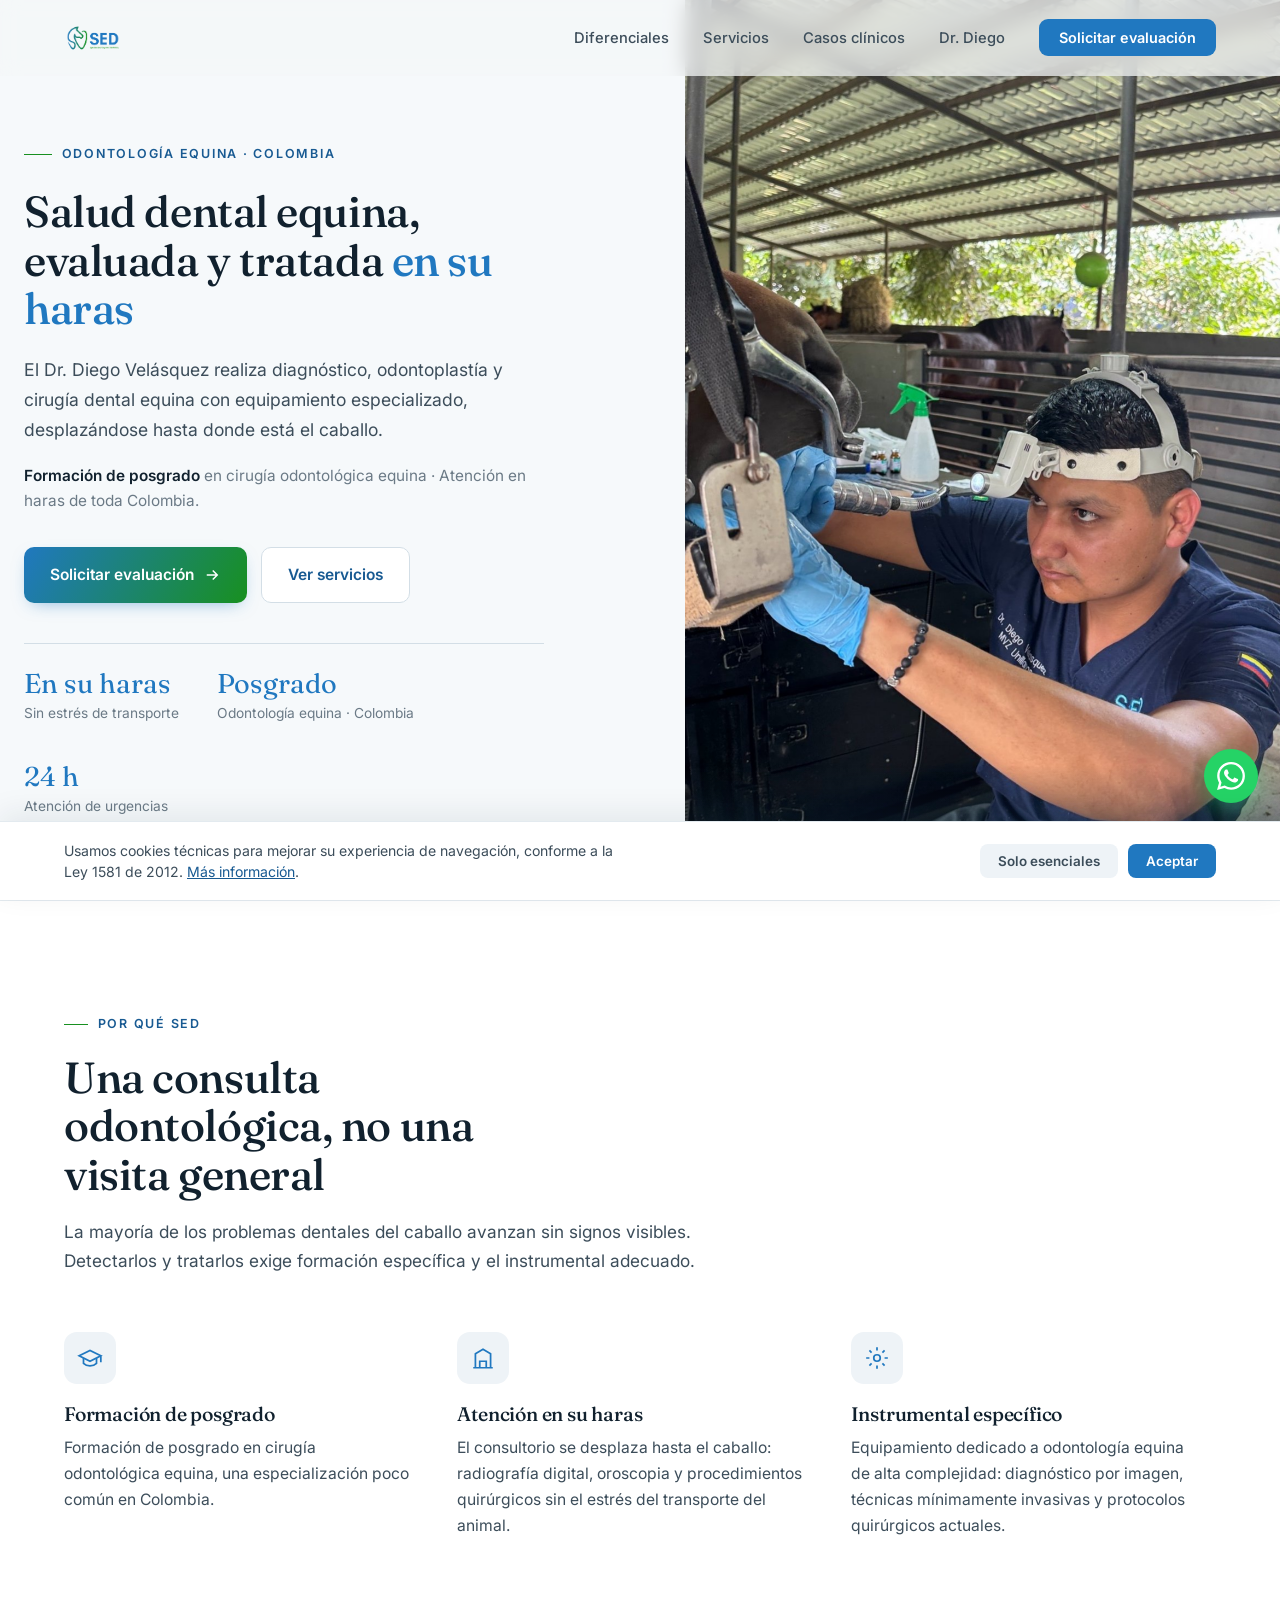
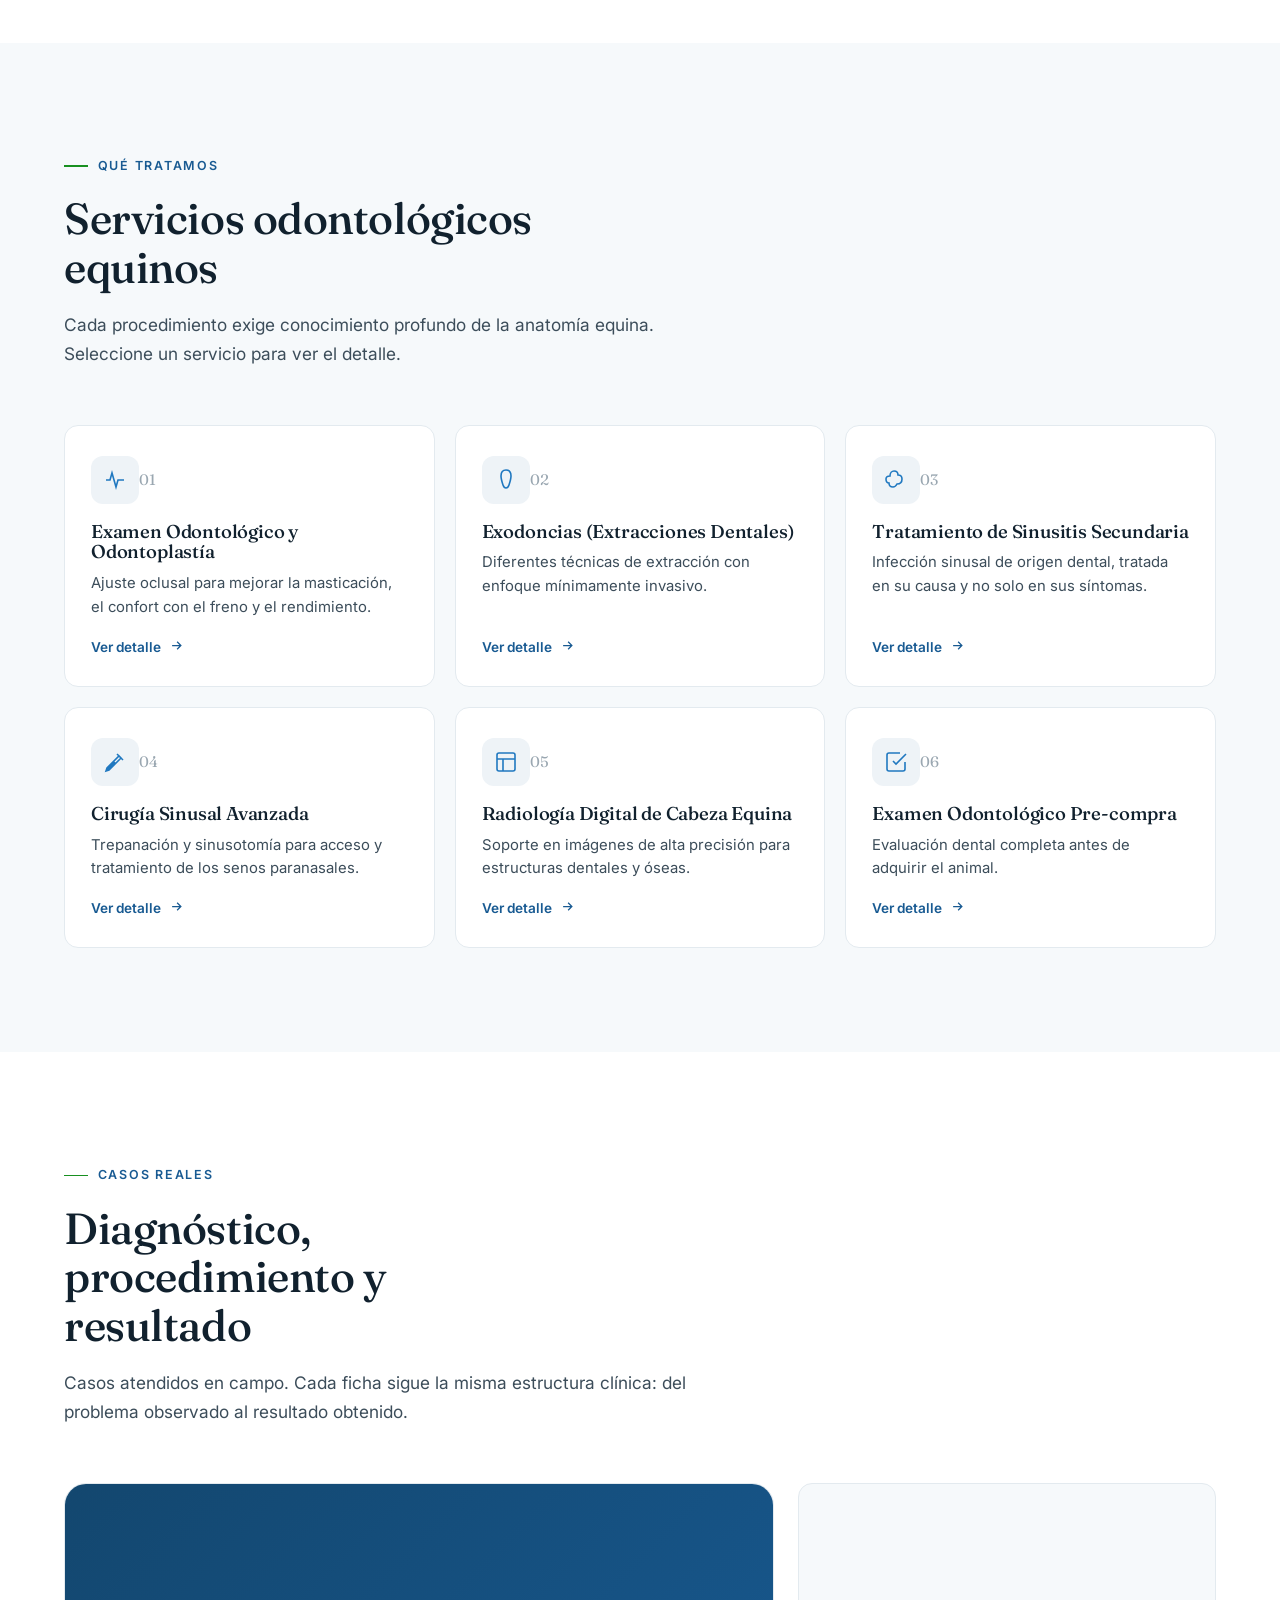
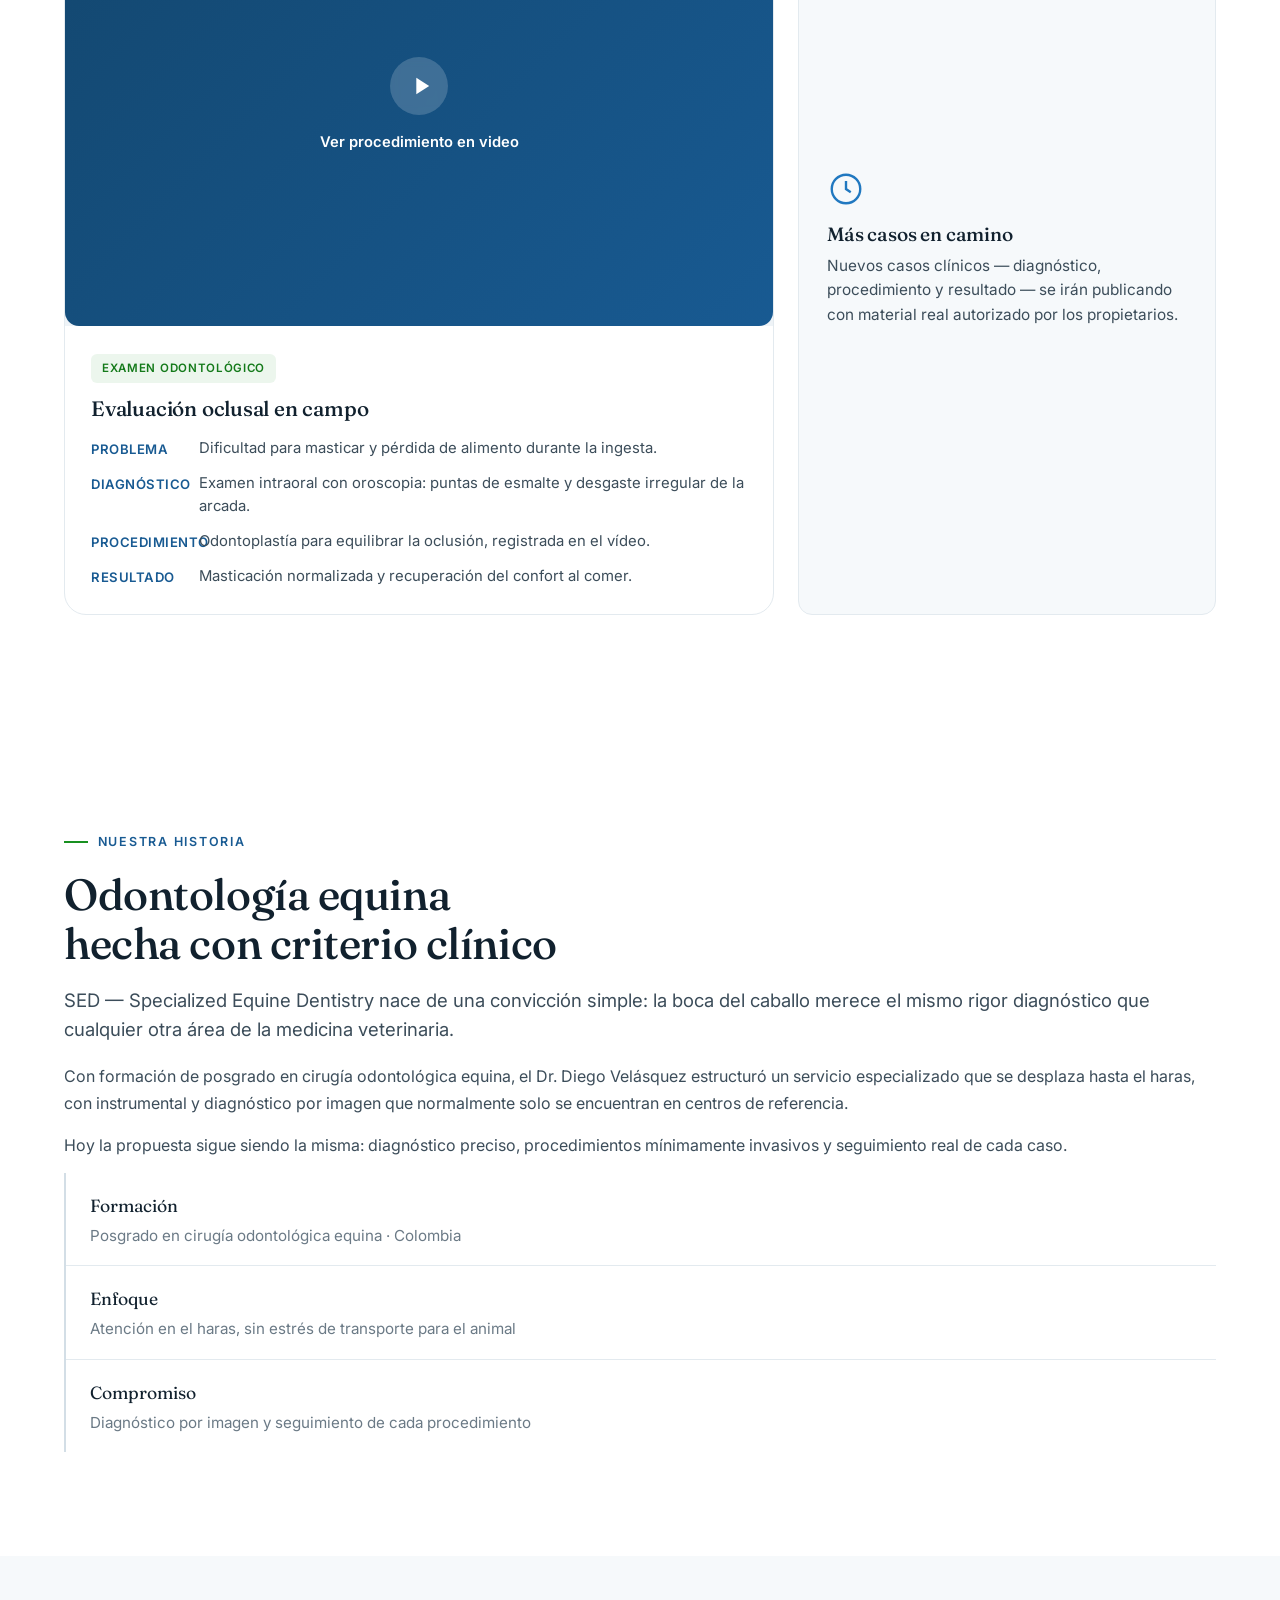
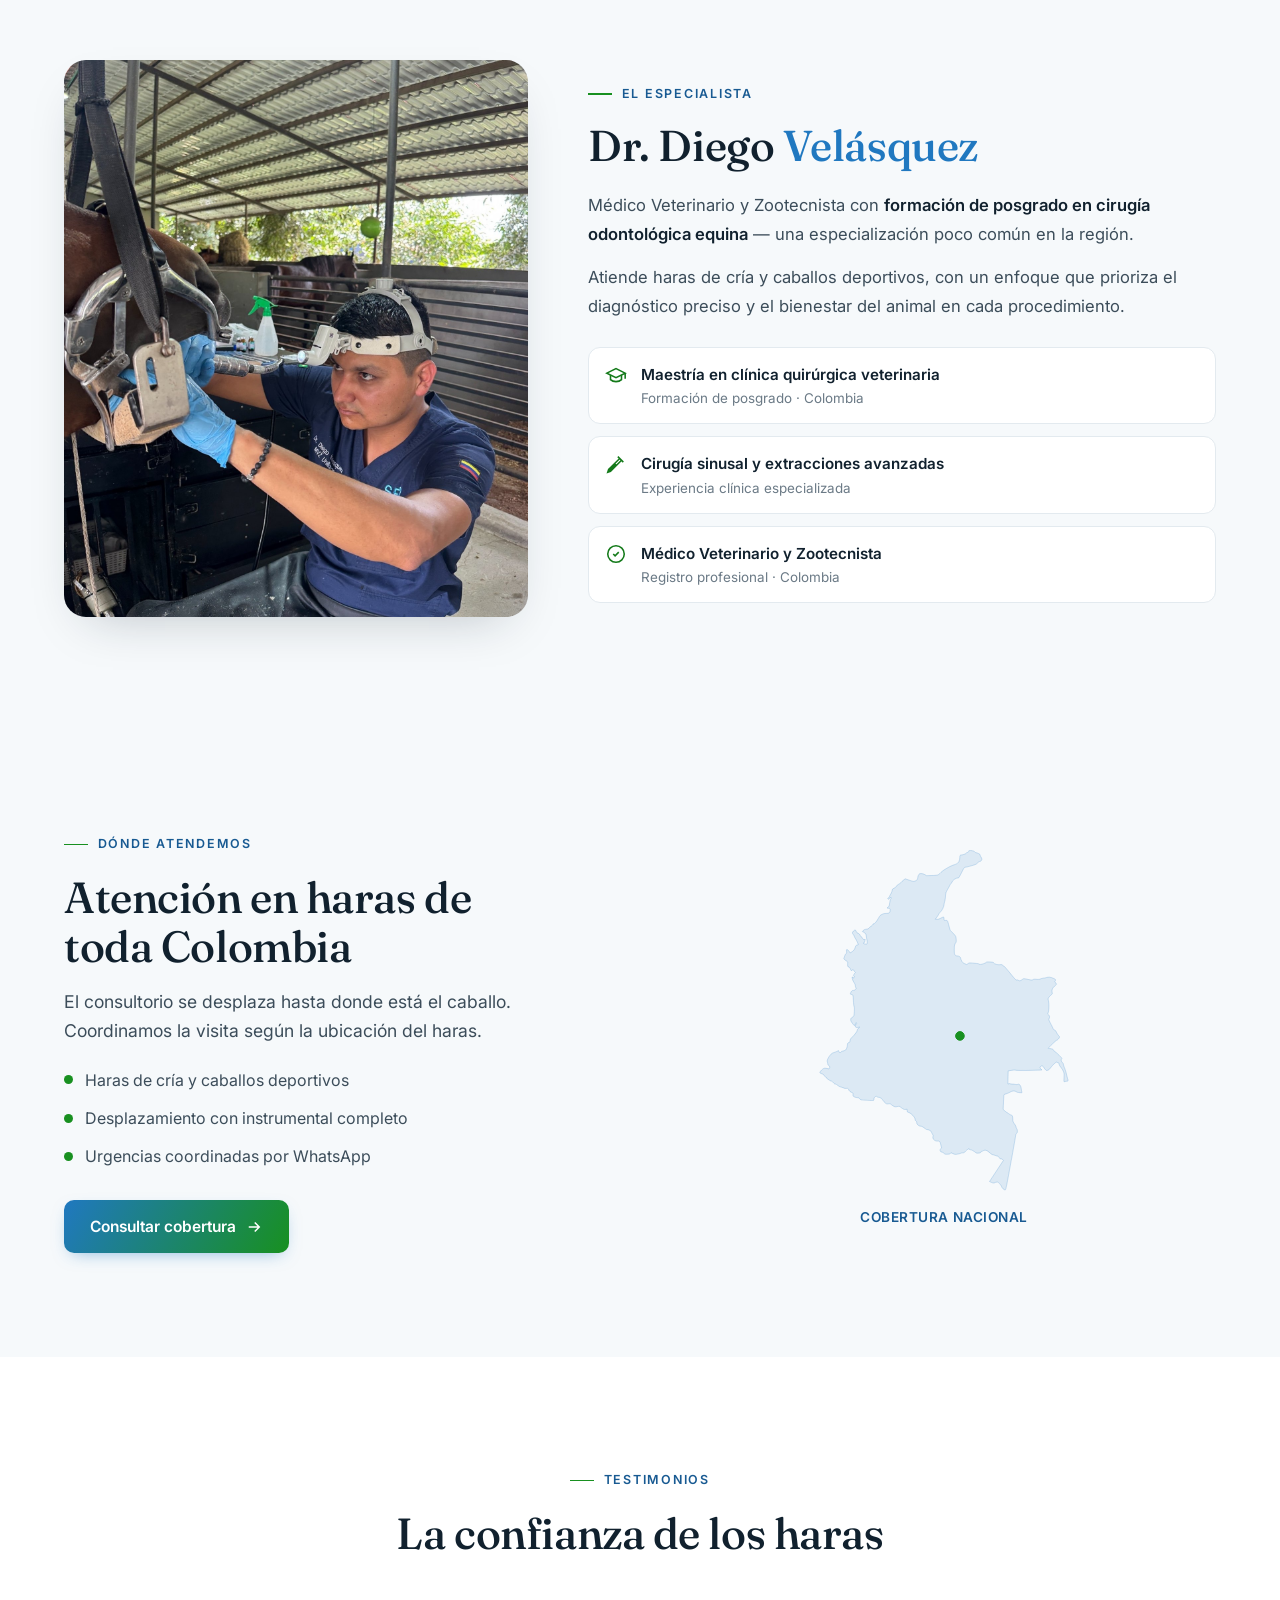
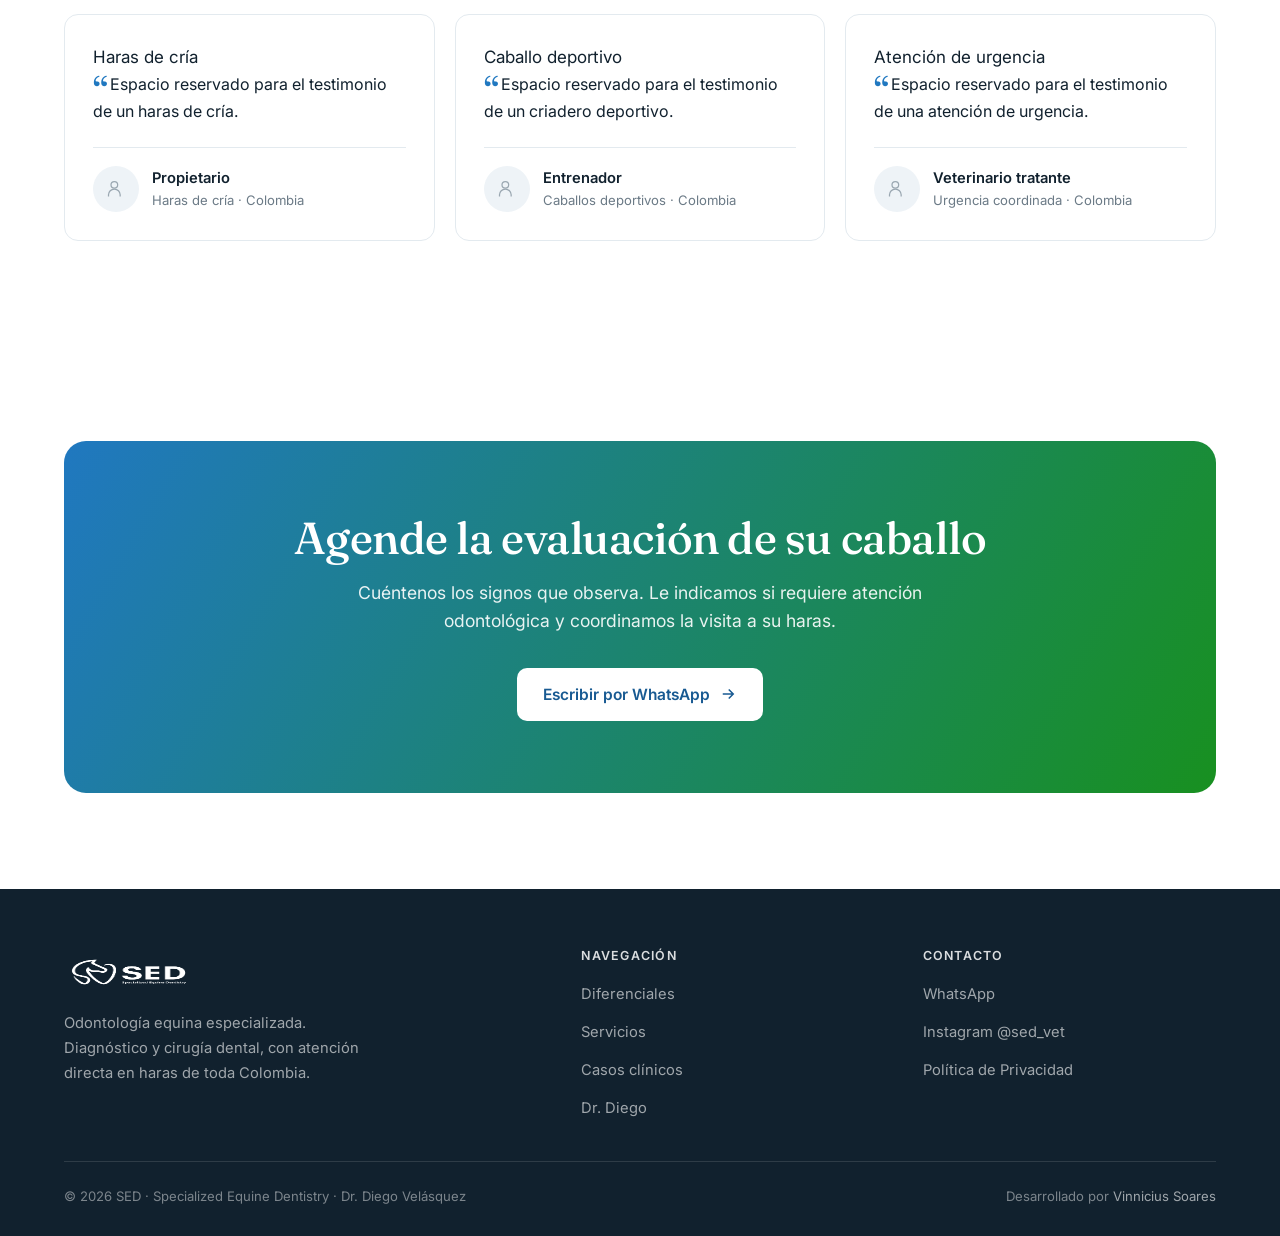
==== commit 6884499a: "Update index.html" ====
--- a/index.html
+++ b/index.html
@@ -64,7 +64,7 @@
           <a href="#servicios" class="btn btn--ghost">Ver servicios</a>
         </div>
         <dl class="hero__facts">
-          <div class="hero__fact"><dt>+200</dt><dd>Caballos atendidos</dd></div>
+          <div class="hero__fact"><dt>En su haras</dt><dd>Sin estrés de transporte</dd></div>
           <div class="hero__fact"><dt>Posgrado</dt><dd>Odontología equina · Colombia</dd></div>
           <div class="hero__fact"><dt>24 h</dt><dd>Atención de urgencias</dd></div>
         </dl>
@@ -364,6 +364,7 @@
     </div>
   </section>
 
+
   <!-- ===================== TESTIMONIOS ===================== -->
   <section class="section" id="testimonios">
     <div class="container">
@@ -373,28 +374,30 @@
       </div>
       <div class="testi__grid">
         <figure class="testi" data-reveal data-delay="1">
-          <blockquote class="testi__quote">Espacio reservado para el testimonio real del propietario del haras.</blockquote>
+          <span class="testi__kind">Haras de cría</span>
+          <blockquote class="testi__quote">Espacio reservado para el testimonio de un haras de cría.</blockquote>
           <figcaption class="testi__author">
             <span class="testi__photo"><svg viewBox="0 0 24 24" aria-hidden="true"><path d="M3 21v-2a7 7 0 0114 0v2"/><circle cx="10" cy="7" r="4"/></svg></span>
-            <div><div class="testi__name">Nombre del propietario</div><div class="testi__place">Nombre del haras · Ciudad</div></div>
+            <div><div class="testi__name">Propietario</div><div class="testi__place">Haras de cría · Colombia</div></div>
           </figcaption>
         </figure>
         <figure class="testi" data-reveal data-delay="2">
-          <blockquote class="testi__quote">Espacio reservado para el testimonio real del propietario del haras.</blockquote>
+          <span class="testi__kind">Caballo deportivo</span>
+          <blockquote class="testi__quote">Espacio reservado para el testimonio de un criadero deportivo.</blockquote>
           <figcaption class="testi__author">
             <span class="testi__photo"><svg viewBox="0 0 24 24" aria-hidden="true"><path d="M3 21v-2a7 7 0 0114 0v2"/><circle cx="10" cy="7" r="4"/></svg></span>
-            <div><div class="testi__name">Nombre del propietario</div><div class="testi__place">Nombre del haras · Ciudad</div></div>
+            <div><div class="testi__name">Entrenador</div><div class="testi__place">Caballos deportivos · Colombia</div></div>
           </figcaption>
         </figure>
         <figure class="testi" data-reveal data-delay="3">
-          <blockquote class="testi__quote">Espacio reservado para el testimonio real del propietario del haras.</blockquote>
+          <span class="testi__kind">Atención de urgencia</span>
+          <blockquote class="testi__quote">Espacio reservado para el testimonio de una atención de urgencia.</blockquote>
           <figcaption class="testi__author">
             <span class="testi__photo"><svg viewBox="0 0 24 24" aria-hidden="true"><path d="M3 21v-2a7 7 0 0114 0v2"/><circle cx="10" cy="7" r="4"/></svg></span>
-            <div><div class="testi__name">Nombre del propietario</div><div class="testi__place">Nombre del haras · Ciudad</div></div>
+            <div><div class="testi__name">Veterinario tratante</div><div class="testi__place">Urgencia coordinada · Colombia</div></div>
           </figcaption>
         </figure>
       </div>
-      <p class="testi__note">Los testimonios se completarán con casos reales autorizados por los propietarios.</p>
     </div>
   </section>
 
